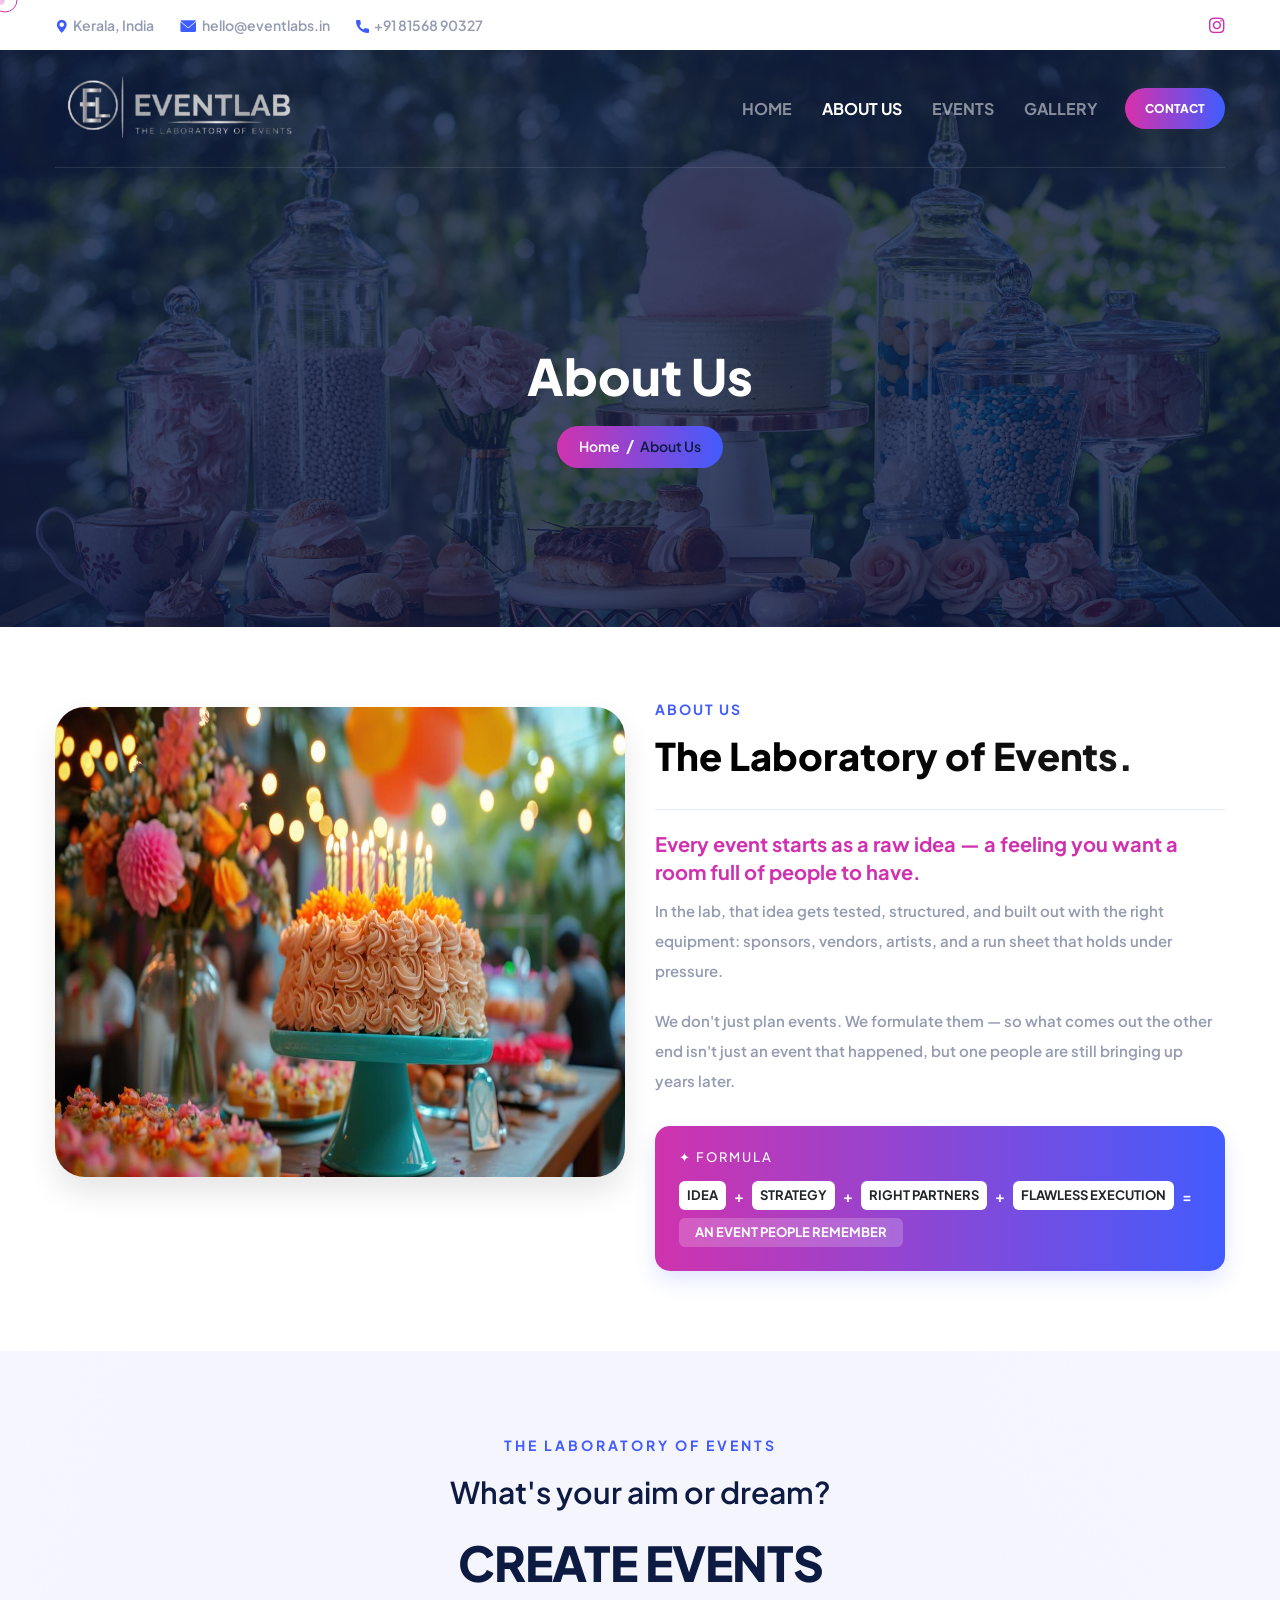
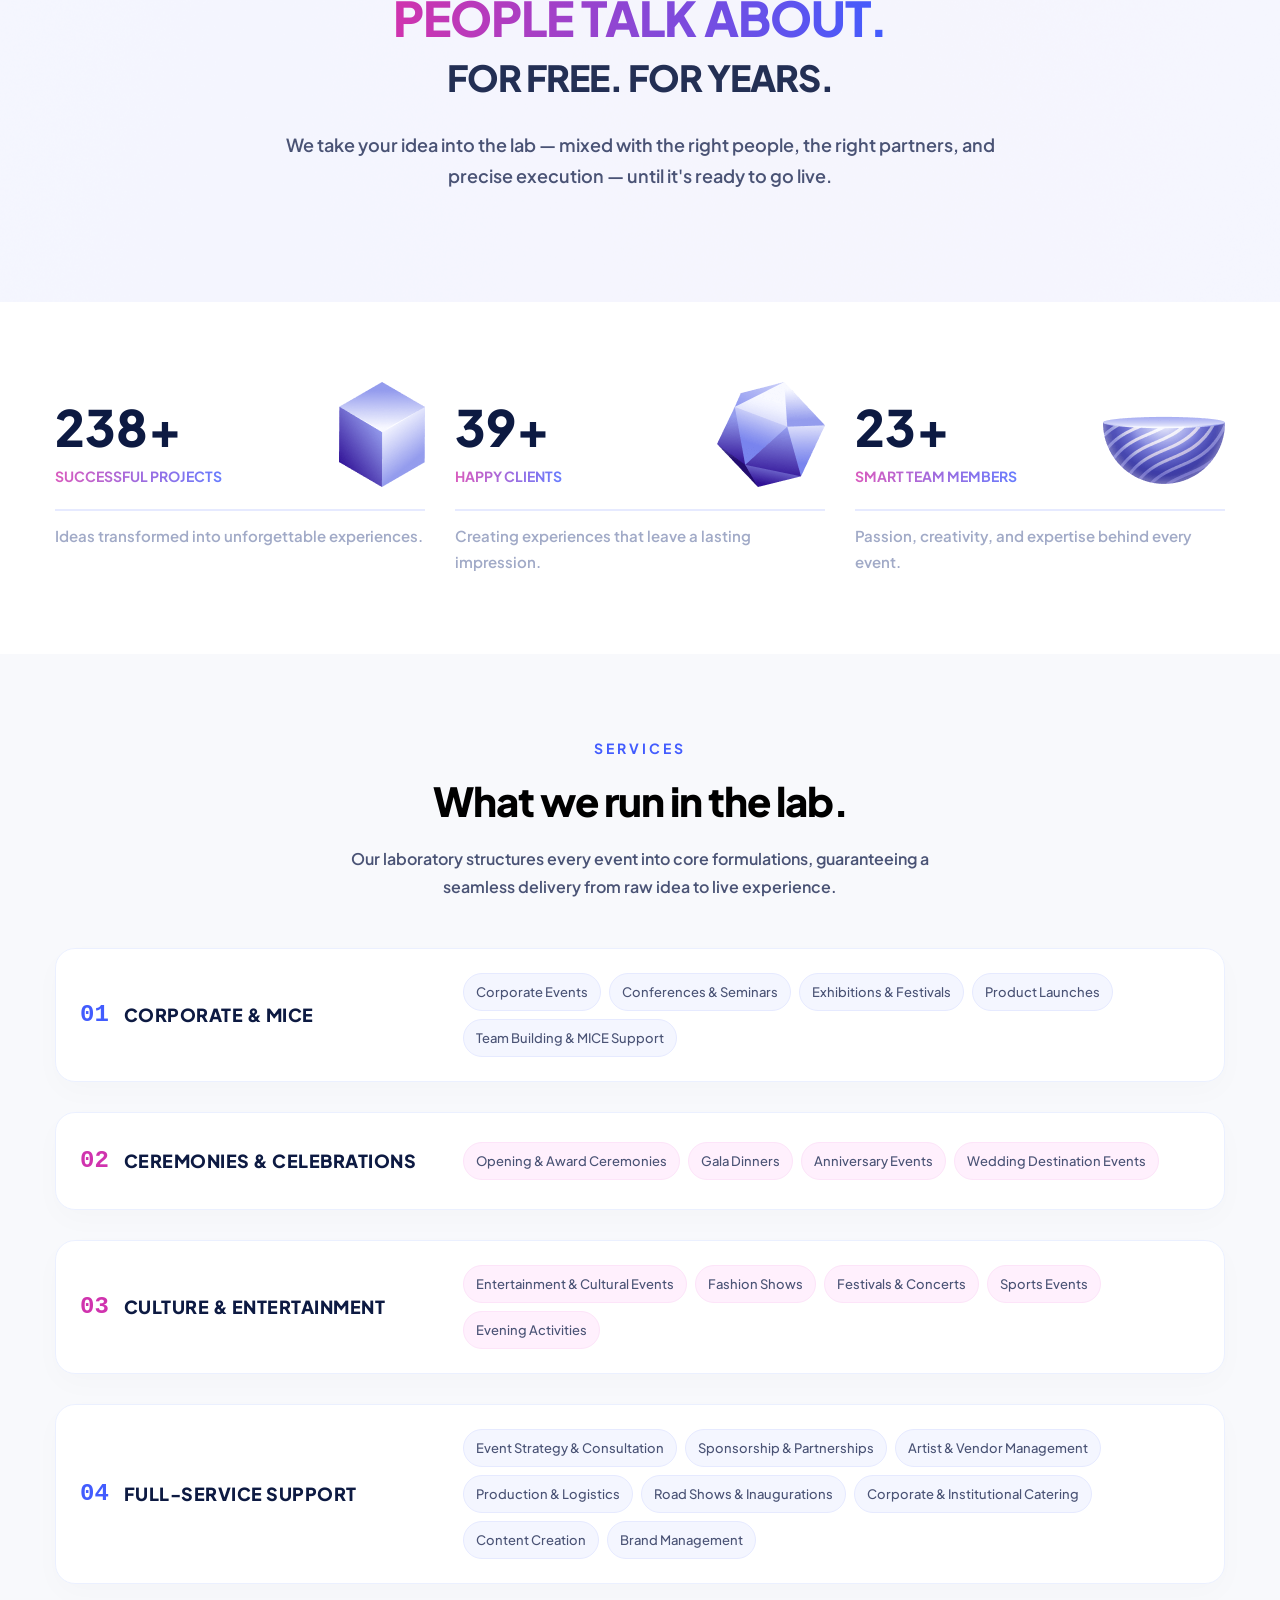
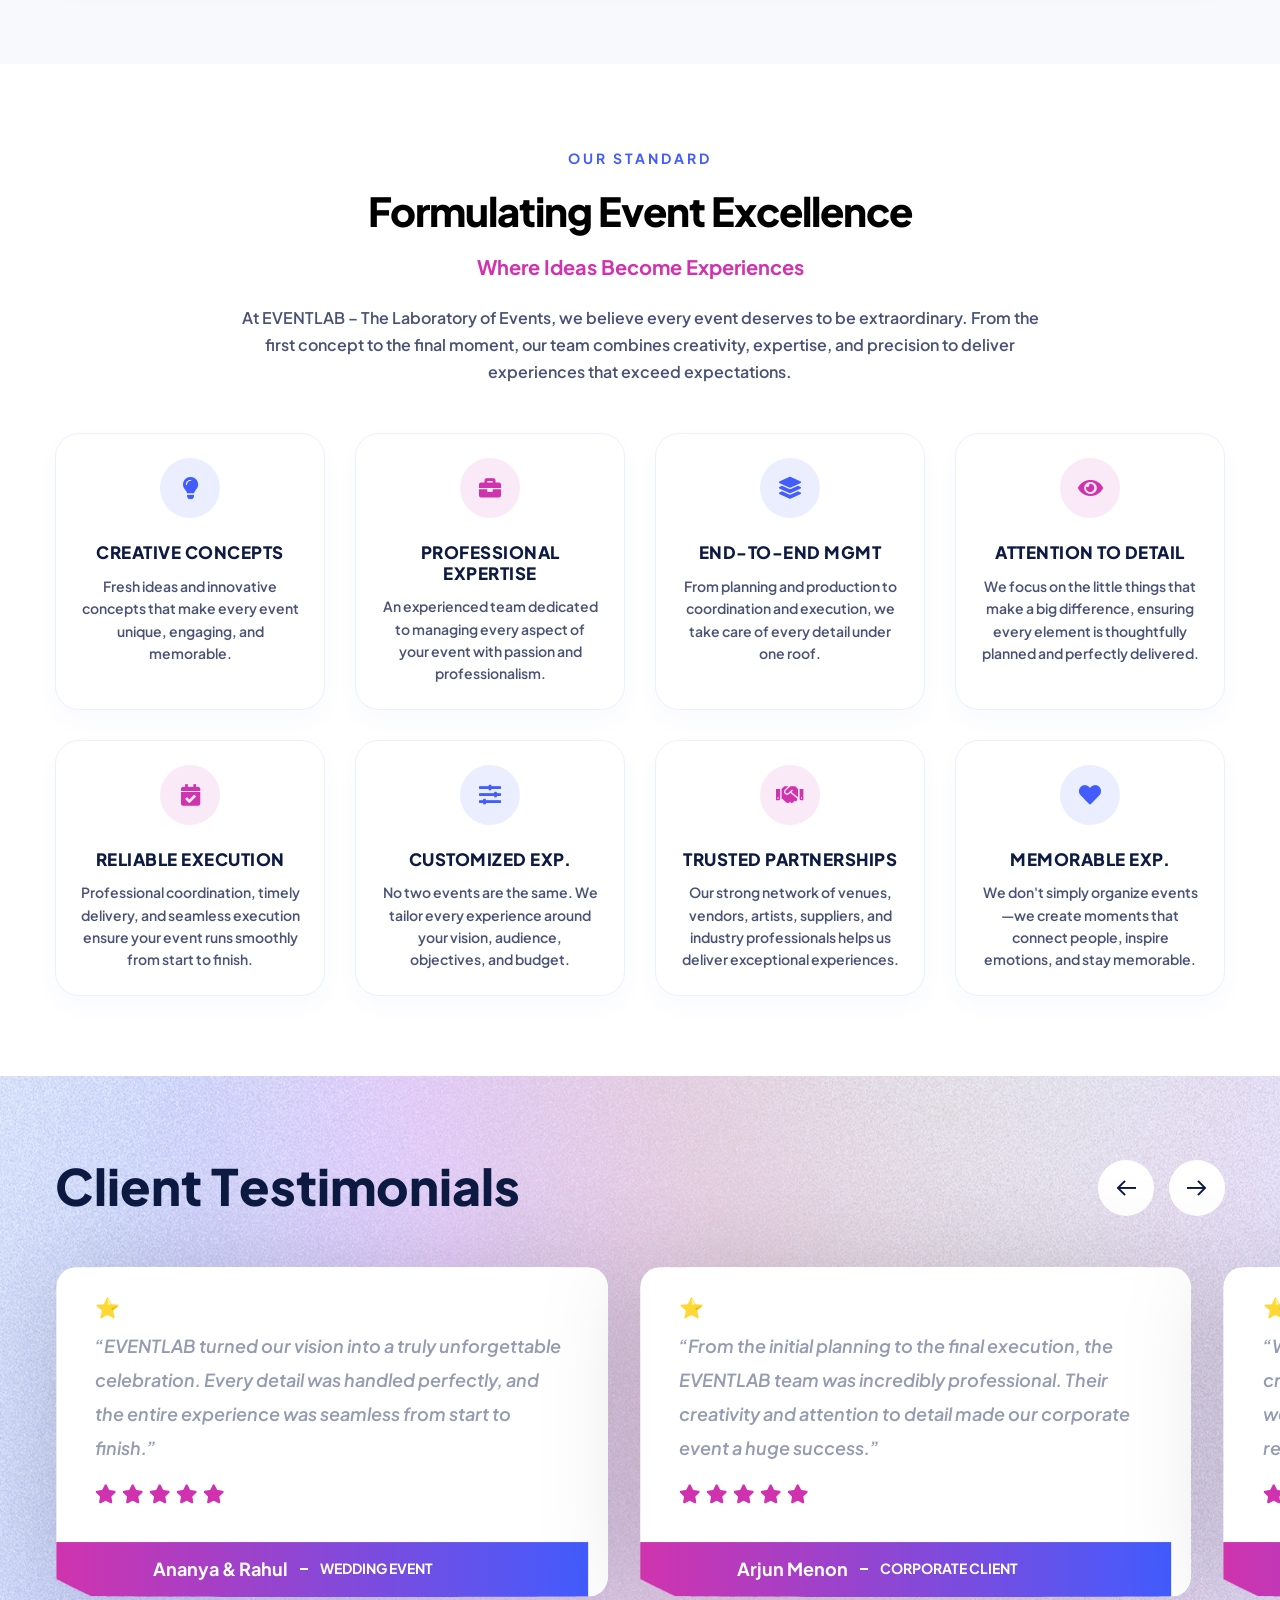
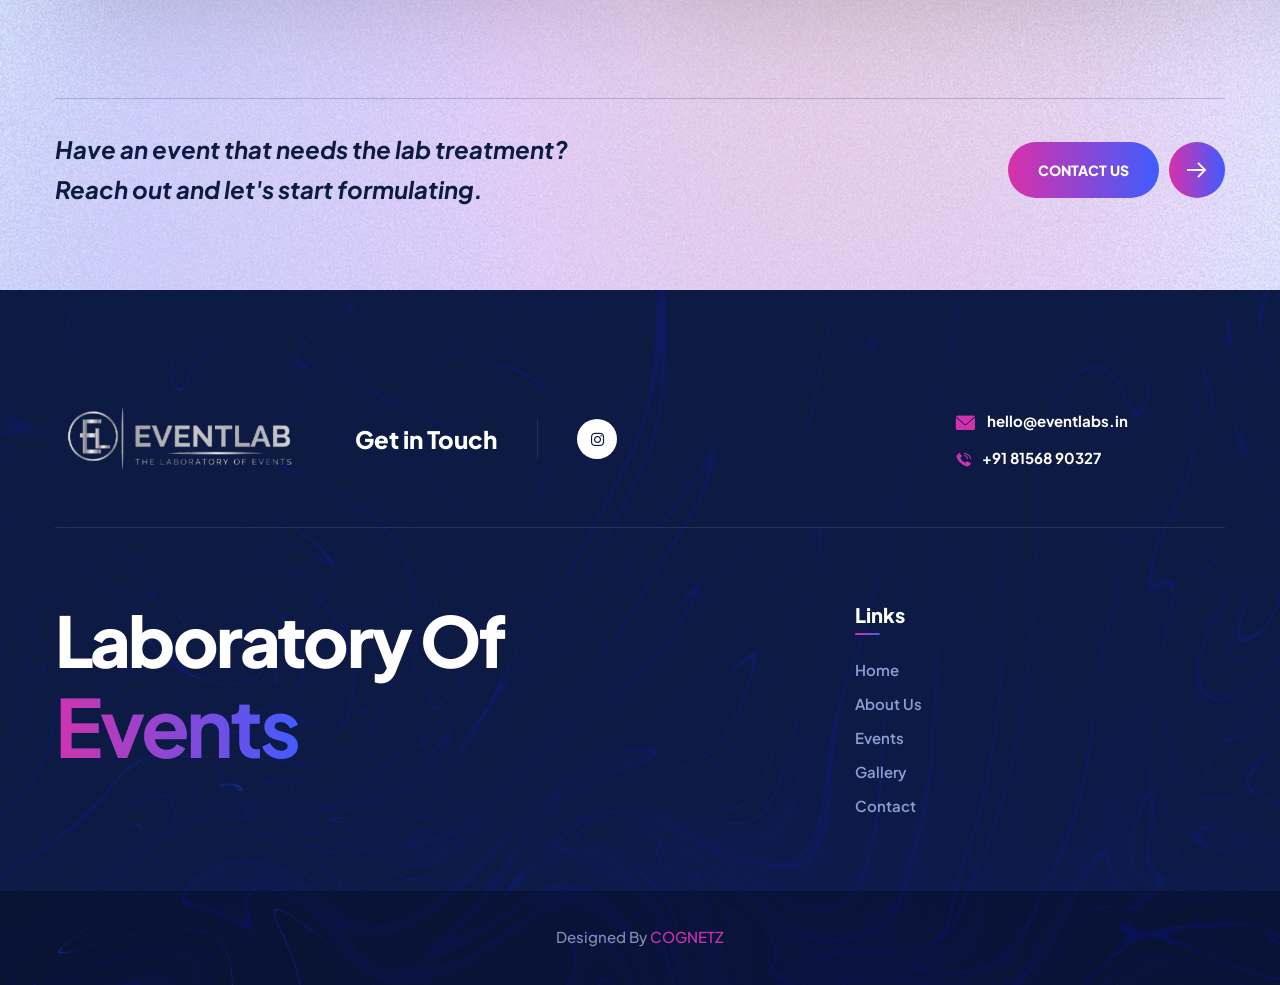
==== about.html @ e6ea7979 "initial commit" ====
<!DOCTYPE html>
<html lang="en">

<head>
    <meta charset="UTF-8" />
    <meta name="viewport" content="width=device-width, initial-scale=1.0" />
    <title>About Us || Aigence || AI & Tech Solutions HTML Template</title>
    <!-- favicons Icons -->
    <link rel="apple-touch-icon" sizes="180x180" href="assets/images/favicons/apple-touch-icon.png" />
    <link rel="icon" type="image/png" sizes="32x32" href="assets/images/favicons/favicon-32x32.png" />
    <link rel="icon" type="image/png" sizes="16x16" href="assets/images/favicons/favicon-16x16.png" />
    <link rel="manifest" href="assets/images/favicons/site.webmanifest" />
    <meta name="description" content="Aigence is the perfect solution for all AI agencies and Technology businesses. It is a sleek and modern AI HTML Template designed for AI agencies, tech consultants, machine learning firms, data science experts, AI developers, and all other AI-related businesses and websites." />

    <!-- fonts -->
    <link rel="preconnect" href="https://fonts.googleapis.com">
    <link rel="preconnect" href="https://fonts.gstatic.com" crossorigin>
    <link href="https://fonts.googleapis.com/css2?family=Plus+Jakarta+Sans:ital,wght@0,200..800;1,200..800&display=swap" rel="stylesheet">

    <link rel="stylesheet" href="assets/vendors/bootstrap/css/bootstrap.min.css" />
    <link rel="stylesheet" href="assets/vendors/bootstrap-select/bootstrap-select.min.css" />
    <link rel="stylesheet" href="assets/vendors/animate/animate.min.css" />
    <link rel="stylesheet" href="assets/vendors/fontawesome/css/all.min.css" />
    <link rel="stylesheet" href="assets/vendors/jquery-ui/jquery-ui.css" />
    <link rel="stylesheet" href="assets/vendors/jarallax/jarallax.css" />
    <link rel="stylesheet" href="assets/vendors/jquery-magnific-popup/jquery.magnific-popup.css" />
    <link rel="stylesheet" href="assets/vendors/aigence-icons/style.css" />
    <link rel="stylesheet" href="assets/vendors/swiper/css/swiper-bundle.min.css">
    <link rel="stylesheet" href="assets/vendors/owl-carousel/css/owl.carousel.min.css" />
    <link rel="stylesheet" href="assets/vendors/owl-carousel/css/owl.theme.default.min.css" />

    <!-- template styles -->
    <link rel="stylesheet" href="assets/css/aigence.css" />
    <style>
        /* Uniform section padding for About page */
        .about-four.section-space,
        .cta-two.section-space,
        .funfact-two.section-space-2,
        .services-about,
        .why-choose-us,
        .testimonials-two.section-space-top-2 {
            padding-top: 80px !important;
            padding-bottom: 80px !important;
        }
        /* Hover effects for Why Choose Us cards */
        .why-choose-card-v2:hover {
            transform: translateY(-5px);
            box-shadow: 0 15px 35px rgba(66, 92, 254, 0.08) !important;
            border-color: #425CFE !important;
        }
        .why-choose-card-v2:hover .icon-wrapper {
            transform: scale(1.1);
            background: #425CFE !important;
            color: #FFFFFF !important;
        }
        .why-choose-card-v2:nth-child(even):hover {
            border-color: #D033AE !important;
        }
        .why-choose-card-v2:nth-child(even):hover .icon-wrapper {
            background: #D033AE !important;
            color: #FFFFFF !important;
        }
    </style>
</head>

<body class="custom-cursor">

    <div class="custom-cursor__cursor"></div>
    <div class="custom-cursor__cursor-two"></div>

    <div class="preloader">
        <div class="preloader__image" style="background-image: url(assets/images/Eventslab logo.png);"></div>
    </div>
    <!-- /.preloader -->
    <div class="page-wrapper">
        <div class="topbar topbar--two">
            <div class="container">
                <div class="topbar__inner">
                    <ul class="list-unstyled topbar__info">
                        <li>
                            <span class="topbar__info__icon"><i class="icon-location"></i></span>
                            <span><a href="https://www.google.com/maps?q=Kerala,+India" target="_blank">Kerala, India</a></span>
                        </li>
                        <li>
                            <span class="topbar__info__icon"><i class="icon-email"></i></span>
                            <span><a href="mailto:hello@eventlabs.in">hello@eventlabs.in</a></span>
                        </li>
                        <li>
                            <span class="topbar__info__icon"><i class="icon-phone"></i></span>
                            <span><a href="tel:+918156890327">+91 81568 90327</a></span>
                        </li>
                    </ul><!-- /.list-unstyled topbar__info -->
                    <div class="topbar__social">
                        <a href="https://www.instagram.com/eventlab.kerala/" target="_blank">
                            <i class="fab fa-instagram" aria-hidden="true" style="font-size: 18px;"></i>
                            <span class="sr-only">Instagram</span>
                        </a>
                    </div><!-- /.topbar__social -->
                </div><!-- /.topbar__inner -->
            </div><!-- /.container -->
        </div><!-- /.topbar -->
        <nav class="main-header main-header--two sticky-header sticky-header--normal">
            <div class="main-header__container container">
                <div class="main-header__inner">
                    <div class="main-header__logo logo-retina">
                        <a href="index.html">
                            <img src="assets/images/Eventslab logo.png" alt="Eventslab Logo" width="250">
                        </a>
                    </div><!-- /.main-header__logo -->
                    <div class="main-header__right">
                        <nav class="main-header__nav main-menu">
                            <ul class="main-menu__list">
                                <li>
                                    <a href="index.html">Home</a>
                                </li>
                                <li>
                                    <a href="about.html">About Us</a>
                                </li>
                                <li>
                                    <a href="events.html">Events</a>
                                </li>
                                <li>
                                    <a href="gallery.html">Gallery</a>
                                </li>
                            </ul>
                        </nav><!-- /.main-header__nav -->
                        <div class="mobile-nav__btn mobile-nav__toggler">
                            <span></span>
                            <span></span>
                            <span></span>
                        </div><!-- /.mobile-nav__toggler -->
                        <div class="main-header__btn">
                            <a href="contact.html" class="aigence-btn">
                                <span class="aigence-btn__text">Contact</span>
                            </a><!-- /.aigence-btn -->
                        </div><!-- /.main-header__btn -->
                    </div><!-- /.main-header__right -->
                </div><!-- /.main-header__inner -->
            </div><!-- /.main-header__container container -->
        </nav>

        <section class="page-header">
            <div class="page-header__bg" style="background-image: url(assets/images/events4.webp);"></div>
            <div class="container">
                <div class="page-header__content">
                    <h2 class="page-header__title">About Us</h2>
                    <ul class="aigence-breadcrumb list-unstyled">
                        <li><a href="index.html">Home</a></li>
                        <li><span>About Us</span></li>
                    </ul><!-- /.aigence-breadcrumb list-unstyled -->
                </div><!-- /.page-header__content -->
            </div><!-- /.container -->
        </section><!-- /.page-header -->

        <section class="about-four section-space">
            <div class="container">
                <div class="row gutter-y-40">
                    <div class="col-lg-6 wow fadeInUp" data-wow-duration="1500ms">
                        <div class="about-four__image-single">
                            <img src="assets/images/events2.jpg" alt="About EventLab" style="width: 100%; height:470px; border-radius: 30px; box-shadow: 0 15px 30px rgba(0,0,0,0.1);">
                        </div><!-- /.about-four__image-single -->
                    </div><!-- /.col-lg-6 -->
                    <div class="col-lg-6">
                        <div class="about-four__content">
                            <span class="sec-title__tagline" style="font-size: 14px; font-weight: 700; text-transform: uppercase; letter-spacing: 2px; color: #425CFE; display: block; margin-bottom: 10px;">About Us</span>
                            <h2 class="sec-title bw-split-in-left" style="font-size: 38px; font-weight: 800; color: #000000; line-height: 1.2; margin-bottom: 20px;">The Laboratory of Events.</h2><!-- /.sec-title -->
                            <h3 class="about-four__title wow fadeInUp" data-wow-duration="1500ms">Every event starts as a raw idea — a feeling you want a room full of people to have.</h3><!-- /.about-four__title -->
                            <p class="about-four__text wow fadeInUp" data-wow-duration="1500ms" style="margin-bottom: 20px;">In the lab, that idea gets tested, structured, and built out with the right equipment: sponsors, vendors, artists, and a run sheet that holds under pressure.</p><!-- /.about-four__text -->
                            <p class="about-four__text wow fadeInUp" data-wow-duration="1500ms" style="margin-bottom: 30px;">We don't just plan events. We formulate them — so what comes out the other end isn't just an event that happened, but one people are still bringing up years later.</p><!-- /.about-four__text -->
                            
                            <div class="about-two__formula p-4 wow fadeInUp" data-wow-duration="1500ms" style="background: linear-gradient(90deg, #D033AE 0%, #425CFE 100%); border-radius: 15px; color: white; box-shadow: 0 10px 20px rgba(66, 92, 254, 0.15);">
                                <h5 class="text-uppercase text-white font-weight-bold mb-3" style="font-size: 13px; letter-spacing: 2px;">✦ FORMULA</h5>
                                <div class="d-flex flex-wrap align-items-center justify-content-start gap-2" style="font-size: 15px; font-weight: 700; line-height: 1.6;">
                                    <span class="px-2 py-1 bg-white text-dark rounded" style="font-size: 13px;">IDEA</span>
                                    <span class="text-white">+</span>
                                    <span class="px-2 py-1 bg-white text-dark rounded" style="font-size: 13px;">STRATEGY</span>
                                    <span class="text-white">+</span>
                                    <span class="px-2 py-1 bg-white text-dark rounded" style="font-size: 13px;">RIGHT PARTNERS</span>
                                    <span class="text-white">+</span>
                                    <span class="px-2 py-1 bg-white text-dark rounded" style="font-size: 13px;">FLAWLESS EXECUTION</span>
                                    <span class="text-white">=</span>
                                    <span class="px-3 py-1 text-white rounded" style="background: rgba(255, 255, 255, 0.2); font-size: 13px;">AN EVENT PEOPLE REMEMBER</span>
                                </div>
                            </div>
                        </div><!-- /.about-four__content -->
                    </div><!-- /.col-lg-6 -->
                </div><!-- /.row gutter-y-40 -->
            </div><!-- /.container -->
        </section><!-- /.about-four -->



        <section class="cta-two section-space" style="background-color: #F6F7FF; color: #0D1A42; position: relative; overflow: hidden; padding-top: 100px; padding-bottom: 100px;">
            <div class="cta-two__bg" style="background-image: url(assets/images/shapes/testimonials-bg-shape-2-1.png); opacity: 0.05; position: absolute; top:0; left:0; width:100%; height:100%; background-size: cover; background-position: center; pointer-events: none;"></div>
            <div class="container" style="position: relative; z-index: 2;">
                <div class="row align-items-center justify-content-center text-center">
                    <div class="col-xl-9">
                        <span class="sec-title__tagline" style="font-size: 14px; font-weight: 700; text-transform: uppercase; letter-spacing: 3px; color: #425CFE; display: block; margin-bottom: 15px;">THE LABORATORY OF EVENTS</span>
                        <h2 class="sec-title" style="font-size: 30px; font-weight: 600; color: #0D1A42; margin-bottom: 25px;">What's your aim or dream?</h2>
                        
                        <h3 class="text-uppercase" style="font-size: 48px; font-weight: 900; line-height: 1.15; letter-spacing: -1px; color: #0D1A42; margin-bottom: 30px;">
                            Create events <br>
                            <span style="background: linear-gradient(90deg, #D033AE 0%, #425CFE 100%); -webkit-background-clip: text; -webkit-text-fill-color: transparent;">people talk about.</span><br>
                            <span style="font-size: 36px; color: #0D1A42; opacity: 0.9;">For free. For years.</span>
                        </h3>
                        
                        <p style="font-size: 18px; line-height: 1.7; color: #4A5375; max-width: 750px; margin: 0 auto 30px;">
                            We take your idea into the lab — mixed with the right people, the right partners, and precise execution — until it's ready to go live.
                        </p>
                    </div>
                </div>
            </div>
        </section>

        <section class="funfact-two section-space-2">
            <div class="container">
                <div class="row gutter-y-30">
                    <div class="col-lg-4 wow fadeInUp" data-wow-duration="1500ms" data-wow-delay="00ms">
                        <div class="funfact-two__item">
                            <div class="funfact-two__item__top">
                                <div class="funfact-two__item__left">
                                    <h2 class="funfact-two__item__count count-box">
                                        <span class="count-text" data-stop="300" data-speed="1500">0</span>
                                        <span>+</span>
                                    </h2><!-- /.funfact-two__item__count -->
                                    <h3 class="funfact-two__item__title">Successful Projects</h3>
                                </div><!-- /.funfact-two__item__left -->
                                <img src="assets/images/shapes/funfact-shape-2-1.png" alt="shape" class="funfact-two__item__shape">
                            </div><!-- /.funfact-two__item__top -->
                            <p class="funfact-two__item__text">Ideas transformed into unforgettable experiences.</p>
                        </div><!-- /.funfact-two__item -->
                    </div><!-- /.col-lg-4 -->
                    <div class="col-lg-4 wow fadeInUp" data-wow-duration="1500ms" data-wow-delay="100ms">
                        <div class="funfact-two__item">
                            <div class="funfact-two__item__top">
                                <div class="funfact-two__item__left">
                                    <h2 class="funfact-two__item__count count-box">
                                        <span class="count-text" data-stop="50" data-speed="1500">0</span>
                                        <span>+</span>
                                    </h2><!-- /.funfact-two__item__count -->
                                    <h3 class="funfact-two__item__title">Happy Clients</h3>
                                </div><!-- /.funfact-two__item__left -->
                                <img src="assets/images/shapes/funfact-shape-2-2.png" alt="shape" class="funfact-two__item__shape">
                            </div><!-- /.funfact-two__item__top -->
                            <p class="funfact-two__item__text">Creating experiences that leave a lasting impression.</p>
                        </div><!-- /.funfact-two__item -->
                    </div><!-- /.col-lg-4 -->
                    <div class="col-lg-4 wow fadeInUp" data-wow-duration="1500ms" data-wow-delay="200ms">
                        <div class="funfact-two__item">
                            <div class="funfact-two__item__top">
                                <div class="funfact-two__item__left">
                                    <h2 class="funfact-two__item__count count-box">
                                        <span class="count-text" data-stop="30" data-speed="1500">0</span>
                                        <span>+</span>
                                    </h2><!-- /.funfact-two__item__count -->
                                    <h3 class="funfact-two__item__title">Smart team members</h3>
                                </div><!-- /.funfact-two__item__left -->
                                <img src="assets/images/shapes/funfact-shape-2-3.png" alt="shape" class="funfact-two__item__shape">
                            </div><!-- /.funfact-two__item__top -->
                            <p class="funfact-two__item__text">Passion, creativity, and expertise behind every event.</p>
                        </div><!-- /.funfact-two__item -->
                    </div><!-- /.col-lg-4 -->
                </div><!-- /.row gutter-y-30 -->
            </div><!-- /.container -->
        </section><!-- /.funfact-two -->
        <section class="services-about section-space" style="background-color: #F8F9FC; padding-top: 100px; padding-bottom: 100px;">
            <div class="container">
                <!-- Top Section: Centered Title -->
                <div class="text-center mb-5 wow fadeInUp" data-wow-duration="1500ms">
                    <span class="sec-title__tagline" style="font-size: 14px; font-weight: 700; text-transform: uppercase; letter-spacing: 3px; color: #425CFE; display: block; margin-bottom: 15px;">Services</span>
                    <h2 class="sec-title" style="font-size: 40px; font-weight: 900; color: #000000; letter-spacing: -1px; line-height: 1.2; margin-bottom: 20px;">What we run in the lab.</h2>
                    <p style="font-size: 16px; color: #4A5375; line-height: 1.7; max-width: 650px; margin: 0 auto;">Our laboratory structures every event into core formulations, guaranteeing a seamless delivery from raw idea to live experience.</p>
                </div>
                
                <!-- Bottom Section: 2-Column Grid of Service Blocks -->
                <div class="row gutter-y-30">
                    <!-- Service 01 -->
                    <div class="col-12">
                        <div class="service-block-item p-4 wow fadeInUp" data-wow-duration="1500ms" data-wow-delay="0ms" style="background: white; border-radius: 20px; box-shadow: 0 10px 30px rgba(0,0,0,0.02); border: 1px solid #EBF0FF; transition: all 0.3s ease;">
                            <div class="row align-items-center">
                                <div class="col-lg-4 mb-3 mb-lg-0">
                                    <div class="d-flex align-items-center">
                                        <span style="font-size: 24px; font-weight: 900; color: #425CFE; margin-right: 15px; font-family: monospace;">01</span>
                                        <h4 style="font-size: 18px; font-weight: 800; color: #0D1A42; text-transform: uppercase; letter-spacing: 0.5px; margin: 0;">Corporate & MICE</h4>
                                    </div>
                                </div>
                                <div class="col-lg-8">
                                    <div class="d-flex flex-wrap gap-2">
                                        <span style="background: #F4F6FF; color: #4A5375; font-size: 13px; padding: 5px 12px; border-radius: 30px; font-weight: 500; border: 1px solid #E6EAFF;">Corporate Events</span>
                                        <span style="background: #F4F6FF; color: #4A5375; font-size: 13px; padding: 5px 12px; border-radius: 30px; font-weight: 500; border: 1px solid #E6EAFF;">Conferences & Seminars</span>
                                        <span style="background: #F4F6FF; color: #4A5375; font-size: 13px; padding: 5px 12px; border-radius: 30px; font-weight: 500; border: 1px solid #E6EAFF;">Exhibitions & Festivals</span>
                                        <span style="background: #F4F6FF; color: #4A5375; font-size: 13px; padding: 5px 12px; border-radius: 30px; font-weight: 500; border: 1px solid #E6EAFF;">Product Launches</span>
                                        <span style="background: #F4F6FF; color: #4A5375; font-size: 13px; padding: 5px 12px; border-radius: 30px; font-weight: 500; border: 1px solid #E6EAFF;">Team Building & MICE Support</span>
                                    </div>
                                </div>
                            </div>
                        </div>
                    </div>
                    
                    <!-- Service 02 -->
                    <div class="col-12">
                        <div class="service-block-item p-4 wow fadeInUp" data-wow-duration="1500ms" data-wow-delay="100ms" style="background: white; border-radius: 20px; box-shadow: 0 10px 30px rgba(0,0,0,0.02); border: 1px solid #EBF0FF; transition: all 0.3s ease;">
                            <div class="row align-items-center">
                                <div class="col-lg-4 mb-3 mb-lg-0">
                                    <div class="d-flex align-items-center">
                                        <span style="font-size: 24px; font-weight: 900; color: #D033AE; margin-right: 15px; font-family: monospace;">02</span>
                                        <h4 style="font-size: 18px; font-weight: 800; color: #0D1A42; text-transform: uppercase; letter-spacing: 0.5px; margin: 0;">Ceremonies & Celebrations</h4>
                                    </div>
                                </div>
                                <div class="col-lg-8">
                                    <div class="d-flex flex-wrap gap-2">
                                        <span style="background: #FFF0FD; color: #4A5375; font-size: 13px; padding: 5px 12px; border-radius: 30px; font-weight: 500; border: 1px solid #FDE4F9;">Opening & Award Ceremonies</span>
                                        <span style="background: #FFF0FD; color: #4A5375; font-size: 13px; padding: 5px 12px; border-radius: 30px; font-weight: 500; border: 1px solid #FDE4F9;">Gala Dinners</span>
                                        <span style="background: #FFF0FD; color: #4A5375; font-size: 13px; padding: 5px 12px; border-radius: 30px; font-weight: 500; border: 1px solid #FDE4F9;">Anniversary Events</span>
                                        <span style="background: #FFF0FD; color: #4A5375; font-size: 13px; padding: 5px 12px; border-radius: 30px; font-weight: 500; border: 1px solid #FDE4F9;">Wedding Destination Events</span>
                                    </div>
                                </div>
                            </div>
                        </div>
                    </div>
                    
                    <!-- Service 03 -->
                    <div class="col-12">
                        <div class="service-block-item p-4 wow fadeInUp" data-wow-duration="1500ms" data-wow-delay="200ms" style="background: white; border-radius: 20px; box-shadow: 0 10px 30px rgba(0,0,0,0.02); border: 1px solid #EBF0FF; transition: all 0.3s ease;">
                            <div class="row align-items-center">
                                <div class="col-lg-4 mb-3 mb-lg-0">
                                    <div class="d-flex align-items-center">
                                        <span style="font-size: 24px; font-weight: 900; color: #D033AE; margin-right: 15px; font-family: monospace;">03</span>
                                        <h4 style="font-size: 18px; font-weight: 800; color: #0D1A42; text-transform: uppercase; letter-spacing: 0.5px; margin: 0;">Culture & Entertainment</h4>
                                    </div>
                                </div>
                                <div class="col-lg-8">
                                    <div class="d-flex flex-wrap gap-2">
                                        <span style="background: #FFF0FD; color: #4A5375; font-size: 13px; padding: 5px 12px; border-radius: 30px; font-weight: 500; border: 1px solid #FDE4F9;">Entertainment & Cultural Events</span>
                                        <span style="background: #FFF0FD; color: #4A5375; font-size: 13px; padding: 5px 12px; border-radius: 30px; font-weight: 500; border: 1px solid #FDE4F9;">Fashion Shows</span>
                                        <span style="background: #FFF0FD; color: #4A5375; font-size: 13px; padding: 5px 12px; border-radius: 30px; font-weight: 500; border: 1px solid #FDE4F9;">Festivals & Concerts</span>
                                        <span style="background: #FFF0FD; color: #4A5375; font-size: 13px; padding: 5px 12px; border-radius: 30px; font-weight: 500; border: 1px solid #FDE4F9;">Sports Events</span>
                                        <span style="background: #FFF0FD; color: #4A5375; font-size: 13px; padding: 5px 12px; border-radius: 30px; font-weight: 500; border: 1px solid #FDE4F9;">Evening Activities</span>
                                    </div>
                                </div>
                            </div>
                        </div>
                    </div>
                    
                    <!-- Service 04 -->
                    <div class="col-12">
                        <div class="service-block-item p-4 wow fadeInUp" data-wow-duration="1500ms" data-wow-delay="300ms" style="background: white; border-radius: 20px; box-shadow: 0 10px 30px rgba(0,0,0,0.02); border: 1px solid #EBF0FF; transition: all 0.3s ease;">
                            <div class="row align-items-center">
                                <div class="col-lg-4 mb-3 mb-lg-0">
                                    <div class="d-flex align-items-center">
                                        <span style="font-size: 24px; font-weight: 900; color: #425CFE; margin-right: 15px; font-family: monospace;">04</span>
                                        <h4 style="font-size: 18px; font-weight: 800; color: #0D1A42; text-transform: uppercase; letter-spacing: 0.5px; margin: 0;">Full-Service Support</h4>
                                    </div>
                                </div>
                                <div class="col-lg-8">
                                    <div class="d-flex flex-wrap gap-2">
                                        <span style="background: #F4F6FF; color: #4A5375; font-size: 13px; padding: 5px 12px; border-radius: 30px; font-weight: 500; border: 1px solid #E6EAFF;">Event Strategy & Consultation</span>
                                        <span style="background: #F4F6FF; color: #4A5375; font-size: 13px; padding: 5px 12px; border-radius: 30px; font-weight: 500; border: 1px solid #E6EAFF;">Sponsorship & Partnerships</span>
                                        <span style="background: #F4F6FF; color: #4A5375; font-size: 13px; padding: 5px 12px; border-radius: 30px; font-weight: 500; border: 1px solid #E6EAFF;">Artist & Vendor Management</span>
                                        <span style="background: #F4F6FF; color: #4A5375; font-size: 13px; padding: 5px 12px; border-radius: 30px; font-weight: 500; border: 1px solid #E6EAFF;">Production & Logistics</span>
                                        <span style="background: #F4F6FF; color: #4A5375; font-size: 13px; padding: 5px 12px; border-radius: 30px; font-weight: 500; border: 1px solid #E6EAFF;">Road Shows & Inaugurations</span>
                                        <span style="background: #F4F6FF; color: #4A5375; font-size: 13px; padding: 5px 12px; border-radius: 30px; font-weight: 500; border: 1px solid #E6EAFF;">Corporate & Institutional Catering</span>
                                        <span style="background: #F4F6FF; color: #4A5375; font-size: 13px; padding: 5px 12px; border-radius: 30px; font-weight: 500; border: 1px solid #E6EAFF;">Content Creation</span>
                                        <span style="background: #F4F6FF; color: #4A5375; font-size: 13px; padding: 5px 12px; border-radius: 30px; font-weight: 500; border: 1px solid #E6EAFF;">Brand Management</span>
                                    </div>
                                </div>
                            </div>
                        </div>
                    </div>
                </div>
            </div>
        </section>

        <section class="why-choose-us section-space" style="background-color: #FFFFFF;">
            <div class="container">
                <div class="text-center mb-5">
                    <span class="sec-title__tagline" style="font-size: 14px; font-weight: 700; text-transform: uppercase; letter-spacing: 3px; color: #425CFE; display: block; margin-bottom: 15px;">Our Standard</span>
                    <h2 class="sec-title" style="font-size: 40px; font-weight: 900; color: #000000; letter-spacing: -1px; line-height: 1.2; margin-bottom: 20px;">Formulating Event Excellence</h2>
                    <h4 style="font-size: 20px; font-weight: 700; color: #D033AE; margin-bottom: 25px;">Where Ideas Become Experiences</h4>
                    <p style="font-size: 16px; color: #4A5375; line-height: 1.7; max-width: 800px; margin: 0 auto;">At EVENTLAB – The Laboratory of Events, we believe every event deserves to be extraordinary. From the first concept to the final moment, our team combines creativity, expertise, and precision to deliver experiences that exceed expectations.</p>
                </div>
                
                <div class="row gutter-y-30">
                    <!-- Feature 1 -->
                    <div class="col-xl-3 col-lg-4 col-md-6">
                        <div class="why-choose-card-v2 p-4 text-center wow fadeInUp" data-wow-delay="0ms" style="background: #FFFFFF; border-radius: 24px; border: 1px solid #EBF0FF; height: 100%; box-shadow: 0 10px 25px rgba(66, 92, 254, 0.03); transition: all 0.3s ease;">
                            <div class="icon-wrapper d-inline-flex align-items-center justify-content-center mb-4" style="width: 60px; height: 60px; border-radius: 50%; background: rgba(66, 92, 254, 0.1); color: #425CFE; font-size: 22px; transition: all 0.3s ease;">
                                <i class="fas fa-lightbulb"></i>
                            </div>
                            <h4 style="font-size: 17px; font-weight: 800; color: #0D1A42; margin-bottom: 12px; text-transform: uppercase; letter-spacing: 0.5px;">Creative Concepts</h4>
                            <p style="font-size: 14px; color: #4A5375; line-height: 1.6; margin: 0;">Fresh ideas and innovative concepts that make every event unique, engaging, and memorable.</p>
                        </div>
                    </div>
                    <!-- Feature 2 -->
                    <div class="col-xl-3 col-lg-4 col-md-6">
                        <div class="why-choose-card-v2 p-4 text-center wow fadeInUp" data-wow-delay="100ms" style="background: #FFFFFF; border-radius: 24px; border: 1px solid #EBF0FF; height: 100%; box-shadow: 0 10px 25px rgba(66, 92, 254, 0.03); transition: all 0.3s ease;">
                            <div class="icon-wrapper d-inline-flex align-items-center justify-content-center mb-4" style="width: 60px; height: 60px; border-radius: 50%; background: rgba(208, 51, 174, 0.1); color: #D033AE; font-size: 22px; transition: all 0.3s ease;">
                                <i class="fas fa-briefcase"></i>
                            </div>
                            <h4 style="font-size: 17px; font-weight: 800; color: #0D1A42; margin-bottom: 12px; text-transform: uppercase; letter-spacing: 0.5px;">Professional Expertise</h4>
                            <p style="font-size: 14px; color: #4A5375; line-height: 1.6; margin: 0;">An experienced team dedicated to managing every aspect of your event with passion and professionalism.</p>
                        </div>
                    </div>
                    <!-- Feature 3 -->
                    <div class="col-xl-3 col-lg-4 col-md-6">
                        <div class="why-choose-card-v2 p-4 text-center wow fadeInUp" data-wow-delay="200ms" style="background: #FFFFFF; border-radius: 24px; border: 1px solid #EBF0FF; height: 100%; box-shadow: 0 10px 25px rgba(66, 92, 254, 0.03); transition: all 0.3s ease;">
                            <div class="icon-wrapper d-inline-flex align-items-center justify-content-center mb-4" style="width: 60px; height: 60px; border-radius: 50%; background: rgba(66, 92, 254, 0.1); color: #425CFE; font-size: 22px; transition: all 0.3s ease;">
                                <i class="fas fa-layer-group"></i>
                            </div>
                            <h4 style="font-size: 17px; font-weight: 800; color: #0D1A42; margin-bottom: 12px; text-transform: uppercase; letter-spacing: 0.5px;">End-to-End Mgmt</h4>
                            <p style="font-size: 14px; color: #4A5375; line-height: 1.6; margin: 0;">From planning and production to coordination and execution, we take care of every detail under one roof.</p>
                        </div>
                    </div>
                    <!-- Feature 4 -->
                    <div class="col-xl-3 col-lg-4 col-md-6">
                        <div class="why-choose-card-v2 p-4 text-center wow fadeInUp" data-wow-delay="300ms" style="background: #FFFFFF; border-radius: 24px; border: 1px solid #EBF0FF; height: 100%; box-shadow: 0 10px 25px rgba(66, 92, 254, 0.03); transition: all 0.3s ease;">
                            <div class="icon-wrapper d-inline-flex align-items-center justify-content-center mb-4" style="width: 60px; height: 60px; border-radius: 50%; background: rgba(208, 51, 174, 0.1); color: #D033AE; font-size: 22px; transition: all 0.3s ease;">
                                <i class="fas fa-eye"></i>
                            </div>
                            <h4 style="font-size: 17px; font-weight: 800; color: #0D1A42; margin-bottom: 12px; text-transform: uppercase; letter-spacing: 0.5px;">Attention to Detail</h4>
                            <p style="font-size: 14px; color: #4A5375; line-height: 1.6; margin: 0;">We focus on the little things that make a big difference, ensuring every element is thoughtfully planned and perfectly delivered.</p>
                        </div>
                    </div>
                    <!-- Feature 5 -->
                    <div class="col-xl-3 col-lg-4 col-md-6">
                        <div class="why-choose-card-v2 p-4 text-center wow fadeInUp" data-wow-delay="0ms" style="background: #FFFFFF; border-radius: 24px; border: 1px solid #EBF0FF; height: 100%; box-shadow: 0 10px 25px rgba(66, 92, 254, 0.03); transition: all 0.3s ease;">
                            <div class="icon-wrapper d-inline-flex align-items-center justify-content-center mb-4" style="width: 60px; height: 60px; border-radius: 50%; background: rgba(208, 51, 174, 0.1); color: #D033AE; font-size: 22px; transition: all 0.3s ease;">
                                <i class="fas fa-calendar-check"></i>
                            </div>
                            <h4 style="font-size: 17px; font-weight: 800; color: #0D1A42; margin-bottom: 12px; text-transform: uppercase; letter-spacing: 0.5px;">Reliable Execution</h4>
                            <p style="font-size: 14px; color: #4A5375; line-height: 1.6; margin: 0;">Professional coordination, timely delivery, and seamless execution ensure your event runs smoothly from start to finish.</p>
                        </div>
                    </div>
                    <!-- Feature 6 -->
                    <div class="col-xl-3 col-lg-4 col-md-6">
                        <div class="why-choose-card-v2 p-4 text-center wow fadeInUp" data-wow-delay="100ms" style="background: #FFFFFF; border-radius: 24px; border: 1px solid #EBF0FF; height: 100%; box-shadow: 0 10px 25px rgba(66, 92, 254, 0.03); transition: all 0.3s ease;">
                            <div class="icon-wrapper d-inline-flex align-items-center justify-content-center mb-4" style="width: 60px; height: 60px; border-radius: 50%; background: rgba(66, 92, 254, 0.1); color: #425CFE; font-size: 22px; transition: all 0.3s ease;">
                                <i class="fas fa-sliders-h"></i>
                            </div>
                            <h4 style="font-size: 17px; font-weight: 800; color: #0D1A42; margin-bottom: 12px; text-transform: uppercase; letter-spacing: 0.5px;">Customized Exp.</h4>
                            <p style="font-size: 14px; color: #4A5375; line-height: 1.6; margin: 0;">No two events are the same. We tailor every experience around your vision, audience, objectives, and budget.</p>
                        </div>
                    </div>
                    <!-- Feature 7 -->
                    <div class="col-xl-3 col-lg-4 col-md-6">
                        <div class="why-choose-card-v2 p-4 text-center wow fadeInUp" data-wow-delay="200ms" style="background: #FFFFFF; border-radius: 24px; border: 1px solid #EBF0FF; height: 100%; box-shadow: 0 10px 25px rgba(66, 92, 254, 0.03); transition: all 0.3s ease;">
                            <div class="icon-wrapper d-inline-flex align-items-center justify-content-center mb-4" style="width: 60px; height: 60px; border-radius: 50%; background: rgba(208, 51, 174, 0.1); color: #D033AE; font-size: 22px; transition: all 0.3s ease;">
                                <i class="fas fa-handshake"></i>
                            </div>
                            <h4 style="font-size: 17px; font-weight: 800; color: #0D1A42; margin-bottom: 12px; text-transform: uppercase; letter-spacing: 0.5px;">Trusted Partnerships</h4>
                            <p style="font-size: 14px; color: #4A5375; line-height: 1.6; margin: 0;">Our strong network of venues, vendors, artists, suppliers, and industry professionals helps us deliver exceptional experiences.</p>
                        </div>
                    </div>
                    <!-- Feature 8 -->
                    <div class="col-xl-3 col-lg-4 col-md-6">
                        <div class="why-choose-card-v2 p-4 text-center wow fadeInUp" data-wow-delay="300ms" style="background: #FFFFFF; border-radius: 24px; border: 1px solid #EBF0FF; height: 100%; box-shadow: 0 10px 25px rgba(66, 92, 254, 0.03); transition: all 0.3s ease;">
                            <div class="icon-wrapper d-inline-flex align-items-center justify-content-center mb-4" style="width: 60px; height: 60px; border-radius: 50%; background: rgba(66, 92, 254, 0.1); color: #425CFE; font-size: 22px; transition: all 0.3s ease;">
                                <i class="fas fa-heart"></i>
                            </div>
                            <h4 style="font-size: 17px; font-weight: 800; color: #0D1A42; margin-bottom: 12px; text-transform: uppercase; letter-spacing: 0.5px;">Memorable Exp.</h4>
                            <p style="font-size: 14px; color: #4A5375; line-height: 1.6; margin: 0;">We don't simply organize events—we create moments that connect people, inspire emotions, and stay memorable.</p>
                        </div>
                    </div>
                </div>
            </div>
        </section>

      <section class="testimonials-two section-space-top-2">
            <div class="testimonials-two__bg" style="background-image: url(assets/images/shapes/testimonials-bg-shape-2-1.png);"></div>
            <div class="container">
                <div class="testimonials-two__top">
                    <div class="row gutter-y-40 align-items-end">
                        <div class="col-lg-9">
                            <h2 class="sec-title">Client Testimonials</h2><!-- /.sec-title -->
                        </div><!-- /.col-xl-9 -->
                        <div class="col-lg-3">
                            <div class="testimonials-two__custome-navs"></div><!-- /.testimonials-two__custome-navs -->
                        </div><!-- /.col-xl-3 -->
                    </div><!-- /.row gutter-y-40 -->
                </div><!-- /.testimonials-two__top -->
            </div><!-- /.container -->
            <div class="testimonials-two__container container">
                <div class="testimonials-four__carousel aigence-owl__carousel aigence-owl__carousel--with-shadow aigence-owl__carousel--basic-nav owl-carousel owl-theme" data-owl-options='{
			"items": 1,
			"margin": 10,
			"loop": true,
			"smartSpeed": 700,
            "navContainer": ".testimonials-two__custome-navs",
			"nav": false,
			"dots": false,
			"navText": ["<i class=\"icon-left-arrow\"></i>","<i class=\"icon-right-arrow\"></i>"],
			"autoplay": true,
			"responsive": {
				"0": {
					"items": 1,
					"margin": 10
				},
				"992": {
					"items": 2,
					"margin": 30
				},
				"1200": {
					"items": 2.15,
					"margin": 30
				},
				"1400": {
					"items": 2.6,
					"margin": 30
				}
			}
		}'>
                    <div class="item">
                        <div class="testimonial-card-two">
                            <div class="testimonial-card-two__shape">
                                <div class="testimonial-card-two__shape__1"></div>
                                <div class="testimonial-card-two__shape__2"></div>
                            </div>
                            <div class="testimonial-card-two__inner">
                                <h5 style="color: #ffffff; margin-bottom: 10px; font-weight: bold;">⭐ “Absolutely Exceptional”</h5>
                                <p class="testimonial-card-two__quote">“EVENTLAB turned our vision into a truly unforgettable celebration. Every detail was handled perfectly, and the entire experience was seamless from start to finish.”</p><!-- /.testimonial-card-two__quote -->
                                <div class="aigence-ratings">
                                    <span class="aigence-ratings__icon"><i class="fas fa-star"></i></span>
                                    <span class="aigence-ratings__icon"><i class="fas fa-star"></i></span>
                                    <span class="aigence-ratings__icon"><i class="fas fa-star"></i></span>
                                    <span class="aigence-ratings__icon"><i class="fas fa-star"></i></span>
                                    <span class="aigence-ratings__icon"><i class="fas fa-star"></i></span>
                                </div><!-- /.aigence-ratings -->
                                
                                <div class="testimonial-card-two__identity">
                                    <h4 class="testimonial-card-two__name">Ananya & Rahul</h4>
                                    <p class="testimonial-card-two__designation">Wedding Event</p>
                                </div><!-- /.testimonial-card-two__identity -->
                            </div><!-- /.testimonial-card-two__inner -->
                        </div><!-- /.testimonial-card-two -->
                    </div><!-- /.item -->
                    <div class="item">
                        <div class="testimonial-card-two">
                            <div class="testimonial-card-two__shape">
                                <div class="testimonial-card-two__shape__1"></div>
                                <div class="testimonial-card-two__shape__2"></div>
                            </div>
                            <div class="testimonial-card-two__inner">
                                <h5 style="color: #ffffff; margin-bottom: 10px; font-weight: bold;">⭐ “Professional & Creative”</h5>
                                <p class="testimonial-card-two__quote">“From the initial planning to the final execution, the EVENTLAB team was incredibly professional. Their creativity and attention to detail made our corporate event a huge success.”</p><!-- /.testimonial-card-two__quote -->
                                <div class="aigence-ratings">
                                    <span class="aigence-ratings__icon"><i class="fas fa-star"></i></span>
                                    <span class="aigence-ratings__icon"><i class="fas fa-star"></i></span>
                                    <span class="aigence-ratings__icon"><i class="fas fa-star"></i></span>
                                    <span class="aigence-ratings__icon"><i class="fas fa-star"></i></span>
                                    <span class="aigence-ratings__icon"><i class="fas fa-star"></i></span>
                                </div><!-- /.aigence-ratings -->
                                
                                <div class="testimonial-card-two__identity">
                                    <h4 class="testimonial-card-two__name">Arjun Menon</h4>
                                    <p class="testimonial-card-two__designation">Corporate Client</p>
                                </div><!-- /.testimonial-card-two__identity -->
                            </div><!-- /.testimonial-card-two__inner -->
                        </div><!-- /.testimonial-card-two -->
                    </div><!-- /.item -->
                    <div class="item">
                        <div class="testimonial-card-two">
                            <div class="testimonial-card-two__shape">
                                <div class="testimonial-card-two__shape__1"></div>
                                <div class="testimonial-card-two__shape__2"></div>
                            </div>
                            <div class="testimonial-card-two__inner">
                                <h5 style="color: #ffffff; margin-bottom: 10px; font-weight: bold;">⭐ “Beyond Our Expectations”</h5>
                                <p class="testimonial-card-two__quote">“We were impressed by the level of coordination and creativity. EVENTLAB delivered an experience that went beyond what we had imagined. Highly recommended!”</p><!-- /.testimonial-card-two__quote -->
                                <div class="aigence-ratings">
                                    <span class="aigence-ratings__icon"><i class="fas fa-star"></i></span>
                                    <span class="aigence-ratings__icon"><i class="fas fa-star"></i></span>
                                    <span class="aigence-ratings__icon"><i class="fas fa-star"></i></span>
                                    <span class="aigence-ratings__icon"><i class="fas fa-star"></i></span>
                                    <span class="aigence-ratings__icon"><i class="fas fa-star"></i></span>
                                </div><!-- /.aigence-ratings -->
                                
                                <div class="testimonial-card-two__identity">
                                    <h4 class="testimonial-card-two__name">Meera Thomas</h4>
                                    <p class="testimonial-card-two__designation">Private Event</p>
                                </div><!-- /.testimonial-card-two__identity -->
                            </div><!-- /.testimonial-card-two__inner -->
                        </div><!-- /.testimonial-card-two -->
                    </div><!-- /.item -->
                    <div class="item">
                        <div class="testimonial-card-two">
                            <div class="testimonial-card-two__shape">
                                <div class="testimonial-card-two__shape__1"></div>
                                <div class="testimonial-card-two__shape__2"></div>
                            </div>
                            <div class="testimonial-card-two__inner">
                                <h5 style="color: #ffffff; margin-bottom: 10px; font-weight: bold;">⭐ “A Team You Can Trust”</h5>
                                <p class="testimonial-card-two__quote">“The team took care of everything, allowing us to enjoy the event without worrying about the details. Their professionalism, energy, and dedication were outstanding.”</p><!-- /.testimonial-card-two__quote -->
                                <div class="aigence-ratings">
                                    <span class="aigence-ratings__icon"><i class="fas fa-star"></i></span>
                                    <span class="aigence-ratings__icon"><i class="fas fa-star"></i></span>
                                    <span class="aigence-ratings__icon"><i class="fas fa-star"></i></span>
                                    <span class="aigence-ratings__icon"><i class="fas fa-star"></i></span>
                                    <span class="aigence-ratings__icon"><i class="fas fa-star"></i></span>
                                </div><!-- /.aigence-ratings -->
                                
                                <div class="testimonial-card-two__identity">
                                    <h4 class="testimonial-card-two__name">Vivek Nair</h4>
                                    <p class="testimonial-card-two__designation">Event Client</p>
                                </div><!-- /.testimonial-card-two__identity -->
                            </div><!-- /.testimonial-card-two__inner -->
                        </div><!-- /.testimonial-card-two -->
                    </div><!-- /.item -->
                    <div class="item">
                        <div class="testimonial-card-two">
                            <div class="testimonial-card-two__shape">
                                <div class="testimonial-card-two__shape__1"></div>
                                <div class="testimonial-card-two__shape__2"></div>
                            </div>
                            <div class="testimonial-card-two__inner">
                                <h5 style="color: #ffffff; margin-bottom: 10px; font-weight: bold;">⭐ “Flawless Execution”</h5>
                                <p class="testimonial-card-two__quote">“EVENTLAB managed our event with remarkable precision. From production and entertainment to guest management, everything came together beautifully.”</p><!-- /.testimonial-card-two__quote -->
                                <div class="aigence-ratings">
                                    <span class="aigence-ratings__icon"><i class="fas fa-star"></i></span>
                                    <span class="aigence-ratings__icon"><i class="fas fa-star"></i></span>
                                    <span class="aigence-ratings__icon"><i class="fas fa-star"></i></span>
                                    <span class="aigence-ratings__icon"><i class="fas fa-star"></i></span>
                                    <span class="aigence-ratings__icon"><i class="fas fa-star"></i></span>
                                </div><!-- /.aigence-ratings -->
                                
                                <div class="testimonial-card-two__identity">
                                    <h4 class="testimonial-card-two__name">David Mathew</h4>
                                    <p class="testimonial-card-two__designation">Corporate Event</p>
                                </div><!-- /.testimonial-card-two__identity -->
                            </div><!-- /.testimonial-card-two__inner -->
                        </div><!-- /.testimonial-card-two -->
                    </div><!-- /.item -->
                    <div class="item">
                        <div class="testimonial-card-two">
                            <div class="testimonial-card-two__shape">
                                <div class="testimonial-card-two__shape__1"></div>
                                <div class="testimonial-card-two__shape__2"></div>
                            </div>
                            <div class="testimonial-card-two__inner">
                                <h5 style="color: #ffffff; margin-bottom: 10px; font-weight: bold;">⭐ “They Made It Memorable”</h5>
                                <p class="testimonial-card-two__quote">“EVENTLAB doesn't just organize events—they create experiences. The atmosphere, execution, and attention to detail were simply amazing.”</p><!-- /.testimonial-card-two__quote -->
                                <div class="aigence-ratings">
                                    <span class="aigence-ratings__icon"><i class="fas fa-star"></i></span>
                                    <span class="aigence-ratings__icon"><i class="fas fa-star"></i></span>
                                    <span class="aigence-ratings__icon"><i class="fas fa-star"></i></span>
                                    <span class="aigence-ratings__icon"><i class="fas fa-star"></i></span>
                                    <span class="aigence-ratings__icon"><i class="fas fa-star"></i></span>
                                </div><!-- /.aigence-ratings -->
                                
                                <div class="testimonial-card-two__identity">
                                    <h4 class="testimonial-card-two__name">Sarah Joseph</h4>
                                    <p class="testimonial-card-two__designation">Celebration Event</p>
                                </div><!-- /.testimonial-card-two__identity -->
                            </div><!-- /.testimonial-card-two__inner -->
                        </div><!-- /.testimonial-card-two -->
                    </div><!-- /.item -->
                </div><!-- /.testimonials-four__carousel -->
            </div><!-- /.testimonials-two__container -->
            <div class="container">
                <div class="testimonials-two__bottom">
                    <div class="row gutter-y-30 align-items-center">
                        <div class="col-lg-8">
                            <h4 class="testimonials-two__bottom__title">Have an event that needs the lab treatment?<br>Reach out and let's start formulating.</h4>
                        </div><!-- /.col-lg-8 -->
                        <div class="col-lg-4">
                            <div class="testimonials-two__bottom__button wow fadeInUp" data-wow-duration="1500ms">
                                <a href="contact.html" class="aigence-btn">
                                    <span class="aigence-btn__text">Contact Us</span>
                                    <span class="aigence-btn__icon"><i class="icon-right-arrow"></i></span>
                                </a><!-- /.aigence-btn -->
                            </div><!-- /.why-choose-two__button -->
                        </div><!-- /.col-lg-4 -->
                    </div><!-- /.row gutter-y-30 -->
                </div><!-- /.testimonials-two__bottom -->
            </div><!-- /.container -->
        </section><!-- /.testimonials-two section-space -->
 

        <footer class="main-footer main-footer--two">
            <div class="main-footer__bg" style="background-image: url(assets/images/shapes/footer-bg-shape-2-1.png);"></div><!-- /.main-footer__bg -->
            <div class="main-footer__top">
                <div class="container">
                    <div class="row gutter-y-40 align-items-center">
                        <div class="col-xl-3 col-lg-4 col-md-5 wow fadeInUp" data-wow-duration="1500ms" data-wow-delay="00ms">
                            <div class="footer-widget footer-widget--about">
                                <a href="index.html" class="footer-widget__logo logo-retina">
                                    <img src="assets/images/Eventslab logo.png" alt="Eventslab Logo" width="250">
                                </a>
                            </div><!-- /.footer-widget -->
                        </div><!-- /.col-xl-3 -->
                        <div class="col-xl-6 col-lg-4 col-md-7 wow fadeInUp" data-wow-duration="1500ms" data-wow-delay="100ms">
                            <div class="footer-widget footer-widget--social">
                                <h3 class="footer-widget__social-title">Get in Touch</h3>
                                <div class="social-links">
                                     <a href="https://www.instagram.com/eventlab.kerala/" target="_blank">
                                         <span class="social-links__icon">
                                             <i class="fab fa-instagram" aria-hidden="true"></i>
                                             <span class="sr-only">Instagram</span>
                                         </span>
                                     </a>
                                 </div><!-- /.social-links -->
                            </div><!-- /.footer-widget -->
                        </div><!-- /.col-xl-6 -->
                        <div class="col-xl-3 col-lg-4 col-md-7 wow fadeInUp" data-wow-duration="1500ms" data-wow-delay="200ms">
                            <div class="footer-widget footer-widget--contact">
                                <ul class="list-unstyled footer-widget__info">
                                    <li>
                                        <span class="footer-widget__info__icon"><i class="icon-email"></i></span>
                                        <span><a href="mailto:hello@eventlabs.in">hello@eventlabs.in</a></span>
                                    </li>
                                    <li>
                                        <span class="footer-widget__info__icon"><i class="icon-phone-2"></i></span>
                                        <span><a href="tel:+918156890327">+91 81568 90327</a></span>
                                    </li>
                                </ul><!-- /.list-unstyled footer-widget__info -->
                            </div><!-- /.footer-widget -->
                        </div><!-- /.col-xl-3 -->
                    </div><!-- /.row gutter-y-40 -->
                </div><!-- /.container -->
            </div><!-- /.main-footer__top -->
            <div class="container">
                <div class="main-footer__wrapper">
                    <div class="row gutter-y-40">
                        <div class="col-lg-8 wow fadeInUp" data-wow-duration="1500ms" data-wow-delay="00ms">
                            <div class="footer-widget footer-widget--about">
                                <h3 class="footer-widget__about-title">Laboratory Of <br> <span>Events</span></h3>
                            </div><!-- /.footer-widget -->
                        </div><!-- /.col-lg-6 -->
                        <div class="col-lg-4 wow fadeInUp" data-wow-duration="1500ms" data-wow-delay="100ms">
                            <div class="footer-widget footer-widget--links">
                                <h2 class="footer-widget__title">Links</h2><!-- /.footer-widget__title -->
                                <ul class="list-unstyled footer-widget__links">
                                    <li><a href="index.html">Home</a></li>
                                    <li><a href="about.html">About Us</a></li>
                                    <li><a href="events.html">Events</a></li>
                                    <li><a href="gallery.html">Gallery</a></li>
                                    <li><a href="contact.html">Contact</a></li>
                                </ul><!-- /.list-unstyled footer-widget__links -->
                            </div><!-- /.footer-widget -->
                        </div><!-- /.col-lg-6 -->
                    </div><!-- /.row gutter-y-40 -->
                </div><!-- /.main-footer__wrapper -->
            </div><!-- /.container -->
            <div class="main-footer__bottom">
                <div class="container">
                    <div class="main-footer__bottom__inner">
                        <p class="main-footer__copyright">
                            Designed By <a href="https://cognetz.com/" target="_blank">COGNETZ</a>
                        </p>
                    </div><!-- /.main-footer__inner -->
                </div><!-- /.container -->
            </div><!-- /.main-footer__bottom -->
        </footer><!-- /.main-footer -->

    </div><!-- /.page-wrapper -->

    <div class="mobile-nav__wrapper">
        <div class="mobile-nav__overlay mobile-nav__toggler"></div><!-- /.mobile-nav__overlay -->
        <div class="mobile-nav__content">
            <span class="mobile-nav__close mobile-nav__toggler"><i class="icon-close"></i></span>
            <div class="logo-box">
                <a href="index.html" aria-label="logo image"><img src="assets/images/Eventslab logo.png" width="250" alt="Eventslab Logo" /></a>
            </div><!-- /.logo-box -->
            <div class="mobile-nav__container"></div><!-- /.mobile-nav__container -->
            <ul class="mobile-nav__contact list-unstyled">
                <li>
                    <span class="mobile-nav__contact__icon"><i class="fa fa-envelope"></i></span>
                    <a href="mailto:hello@eventlabs.in">hello@eventlabs.in</a>
                </li>
                <li>
                    <span class="mobile-nav__contact__icon"><i class="fa fa-phone-alt"></i></span>
                    <a href="tel:+918156890327">+91 81568 90327</a>
                </li>
            </ul><!-- /.mobile-nav__contact -->
            <div class="social-links">
                <a href="https://www.instagram.com/eventlab.kerala/" target="_blank">
                    <span class="social-links__icon">
                        <i class="fab fa-instagram" aria-hidden="true"></i>
                        <span class="sr-only">Instagram</span>
                    </span>
                </a>
            </div><!-- /.social-links -->
        </div><!-- /.mobile-nav__content -->
    </div><!-- /.mobile-nav__wrapper -->
    <div class="search-popup">
        <div class="search-popup__overlay search-toggler"></div><!-- /.search-popup__overlay -->
        <div class="search-popup__content">
            <form role="search" method="get" class="search-popup__form" action="#">
                <input type="text" id="search" placeholder="Search Here..." />
                <button type="submit" aria-label="search submit">
                    <i class="icon-search"></i>
                </button>
            </form>
        </div><!-- /.search-popup__content -->
    </div><!-- /.search-popup -->

    <a href="#" data-target="html" class="scroll-to-target scroll-to-top">
        <span class="scroll-to-top__text">back top</span>
        <span class="scroll-to-top__wrapper"><span class="scroll-to-top__inner"></span></span>
    </a>


    <script src="assets/vendors/jquery/jquery-3.7.1.min.js"></script>
    <script src="assets/vendors/bootstrap/js/bootstrap.bundle.min.js"></script>
    <script src="assets/vendors/bootstrap-select/bootstrap-select.min.js"></script>
    <script src="assets/vendors/jarallax/jarallax.min.js"></script>
    <script src="assets/vendors/jquery-ui/jquery-ui.js"></script>
    <script src="assets/vendors/jquery-ajaxchimp/jquery.ajaxchimp.min.js"></script>
    <script src="assets/vendors/jquery-appear/jquery.appear.min.js"></script>
    <script src="assets/vendors/jquery-magnific-popup/jquery.magnific-popup.min.js"></script>
    <script src="assets/vendors/jquery-validate/jquery.validate.min.js"></script>
    <script src="assets/vendors/wnumb/wNumb.min.js"></script>
    <script src="assets/vendors/owl-carousel/js/owl.carousel.min.js"></script>
    <script src="assets/vendors/wow/wow.js"></script>
    <script src="assets/vendors/imagesloaded/imagesloaded.min.js"></script>
    <script src="assets/vendors/isotope/isotope.js"></script>
    <script src="assets/vendors/swiper/js/swiper-bundle.min.js"></script>
    <script src="assets/vendors/countdown/countdown.min.js"></script>
    <script src="assets/vendors/jquery-circleType/jquery.circleType.js"></script>
    <script src="assets/vendors/jquery-lettering/jquery.lettering.min.js"></script>
    <!-- gsap js -->
    <script src="assets/vendors/gsap/gsap.js"></script>
    <script src="assets/vendors/gsap/scrolltrigger.min.js"></script>
    <script src="assets/vendors/gsap/splittext.min.js"></script>
    <script src="assets/vendors/gsap/aigence-split.js"></script>
    <!-- template js -->
    <script src="assets/js/aigence.js"></script>
</body>

</html>
---- assets/vendors/aigence-icons/style.css ----
@font-face {
  font-family: 'icomoon';
  src:  url('fonts/icomoon.eot?w7c5i');
  src:  url('fonts/icomoon.eot?w7c5i#iefix') format('embedded-opentype'),
    url('fonts/icomoon.ttf?w7c5i') format('truetype'),
    url('fonts/icomoon.woff?w7c5i') format('woff'),
    url('fonts/icomoon.svg?w7c5i#icomoon') format('svg');
  font-weight: normal;
  font-style: normal;
  font-display: block;
}

[class^="icon-"], [class*=" icon-"] {
  /* use !important to prevent issues with browser extensions that change fonts */
  font-family: 'icomoon' !important;
  speak: never;
  font-style: normal;
  font-weight: normal;
  font-variant: normal;
  text-transform: none;
  line-height: 1;

  /* Better Font Rendering =========== */
  -webkit-font-smoothing: antialiased;
  -moz-osx-font-smoothing: grayscale;
}

.icon-cross-platform:before {
  content: "\e923";
}
.icon-effectiveness:before {
  content: "\e924";
}
.icon-people:before {
  content: "\e925";
}
.icon-technology:before {
  content: "\e926";
}
.icon-performance:before {
  content: "\e91b";
}
.icon-protection:before {
  content: "\e91c";
}
.icon-quote:before {
  content: "\e91a";
}
.icon-email-3:before {
  content: "\e917";
}
.icon-portfolio:before {
  content: "\e916";
}
.icon-check:before {
  content: "\e915";
}
.icon-user-2:before {
  content: "\e914";
}
.icon-right-arrow-2:before {
  content: "\e911";
}
.icon-left-arrow-2:before {
  content: "\e912";
}
.icon-phone-3:before {
  content: "\e910";
}
.icon-clock:before {
  content: "\e90d";
}
.icon-email-2:before {
  content: "\e90e";
}
.icon-location-2:before {
  content: "\e90f";
}
.icon-right-arrow:before {
  content: "\e90b";
}
.icon-left-arrow:before {
  content: "\e90c";
}
.icon-close:before {
  content: "\e900";
}
.icon-email:before {
  content: "\e901";
}
.icon-facebook:before {
  content: "\e902";
}
.icon-location:before {
  content: "\e903";
}
.icon-phone:before {
  content: "\e904";
}
.icon-phone-2:before {
  content: "\e905";
}
.icon-pinterest:before {
  content: "\e906";
}
.icon-search:before {
  content: "\e907";
}
.icon-twitter-x:before {
  content: "\e908";
}
.icon-user:before {
  content: "\e909";
}
.icon-youtube:before {
  content: "\e90a";
}
.icon-bubble-chat:before {
  content: "\e913";
}
.icon-cart:before {
  content: "\e92c";
}
.icon-eye:before {
  content: "\e939";
}
.icon-loop:before {
  content: "\e938";
}
.icon-heart:before {
  content: "\e93a";
}
.icon-user-3:before {
  content: "\e918";
}
.icon-light:before {
  content: "\e919";
}
.icon-apple-store:before {
  content: "\e91d";
}
.icon-google-play:before {
  content: "\e91e";
}
.icon-ai-chip:before {
  content: "\e91f";
}
.icon-ai-face:before {
  content: "\e920";
}
.icon-ai-connectivity:before {
  content: "\e921";
}
.icon-ai-network:before {
  content: "\e922";
}
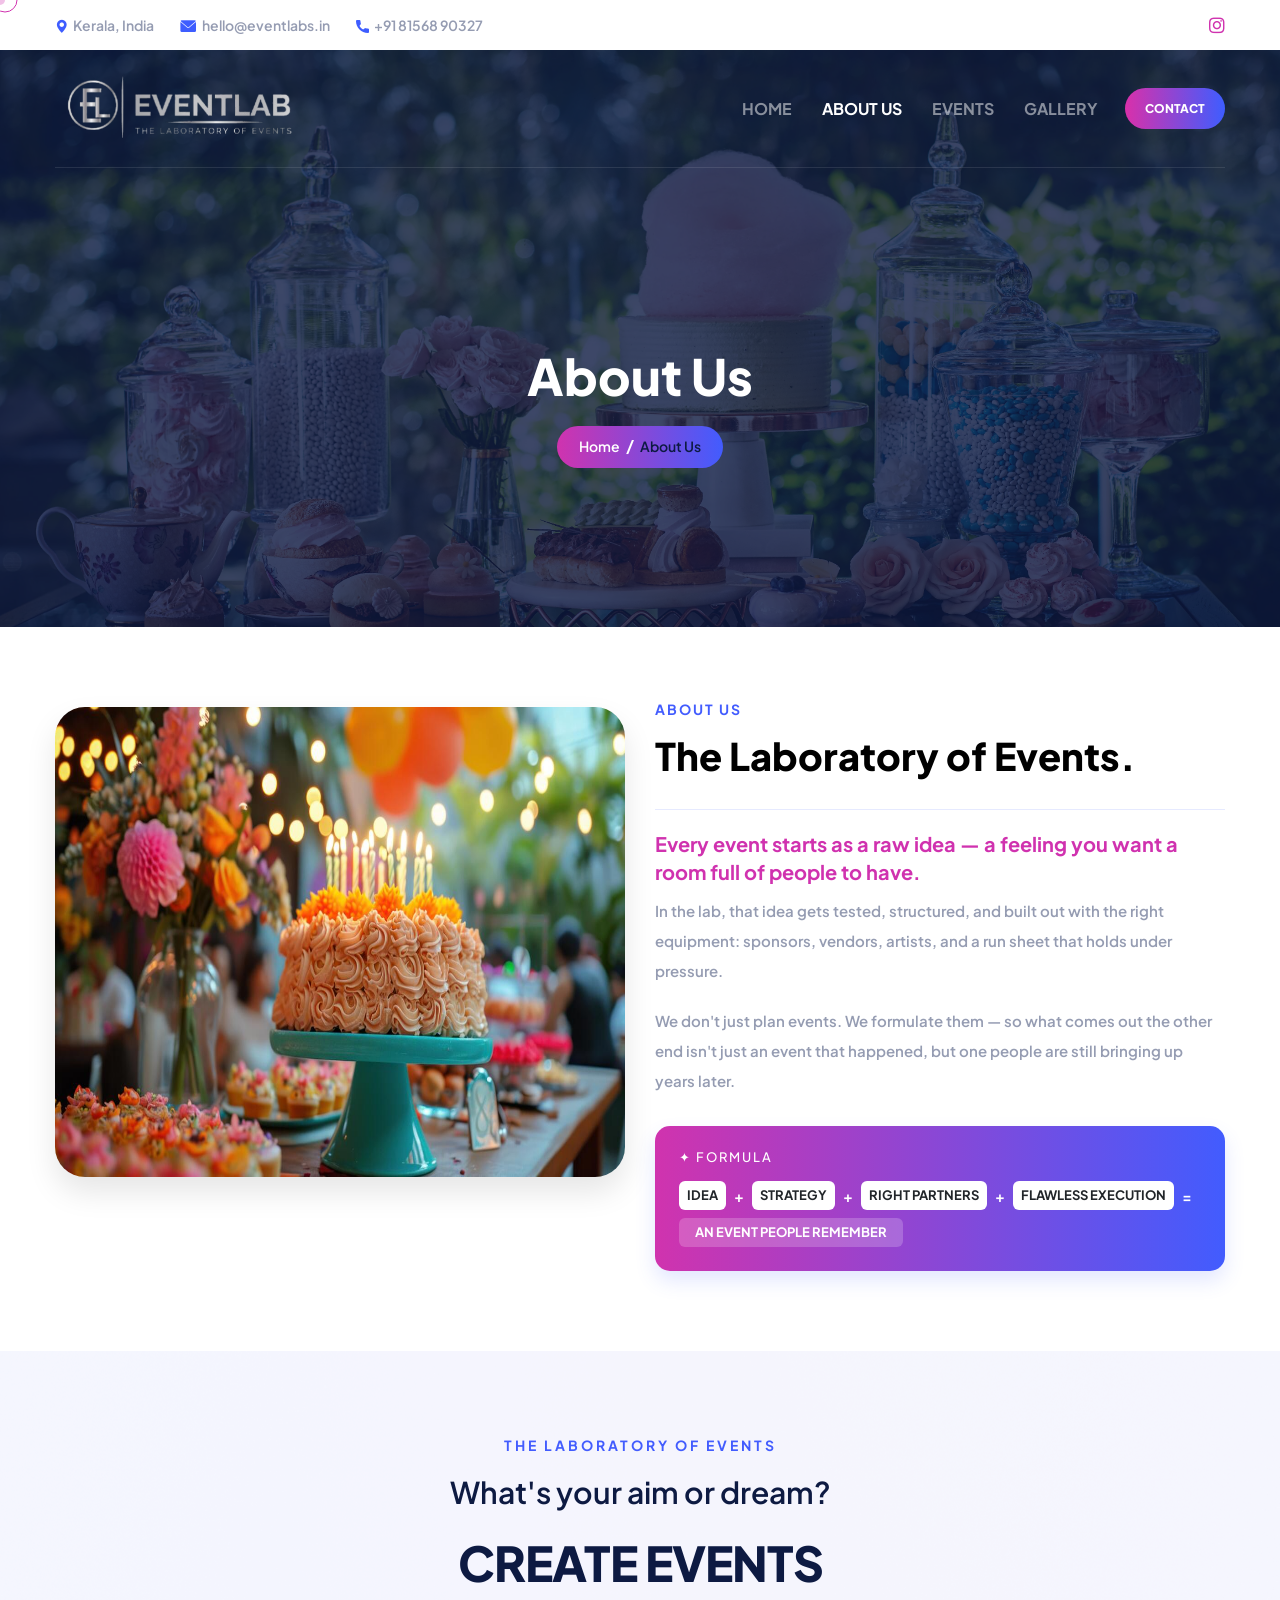
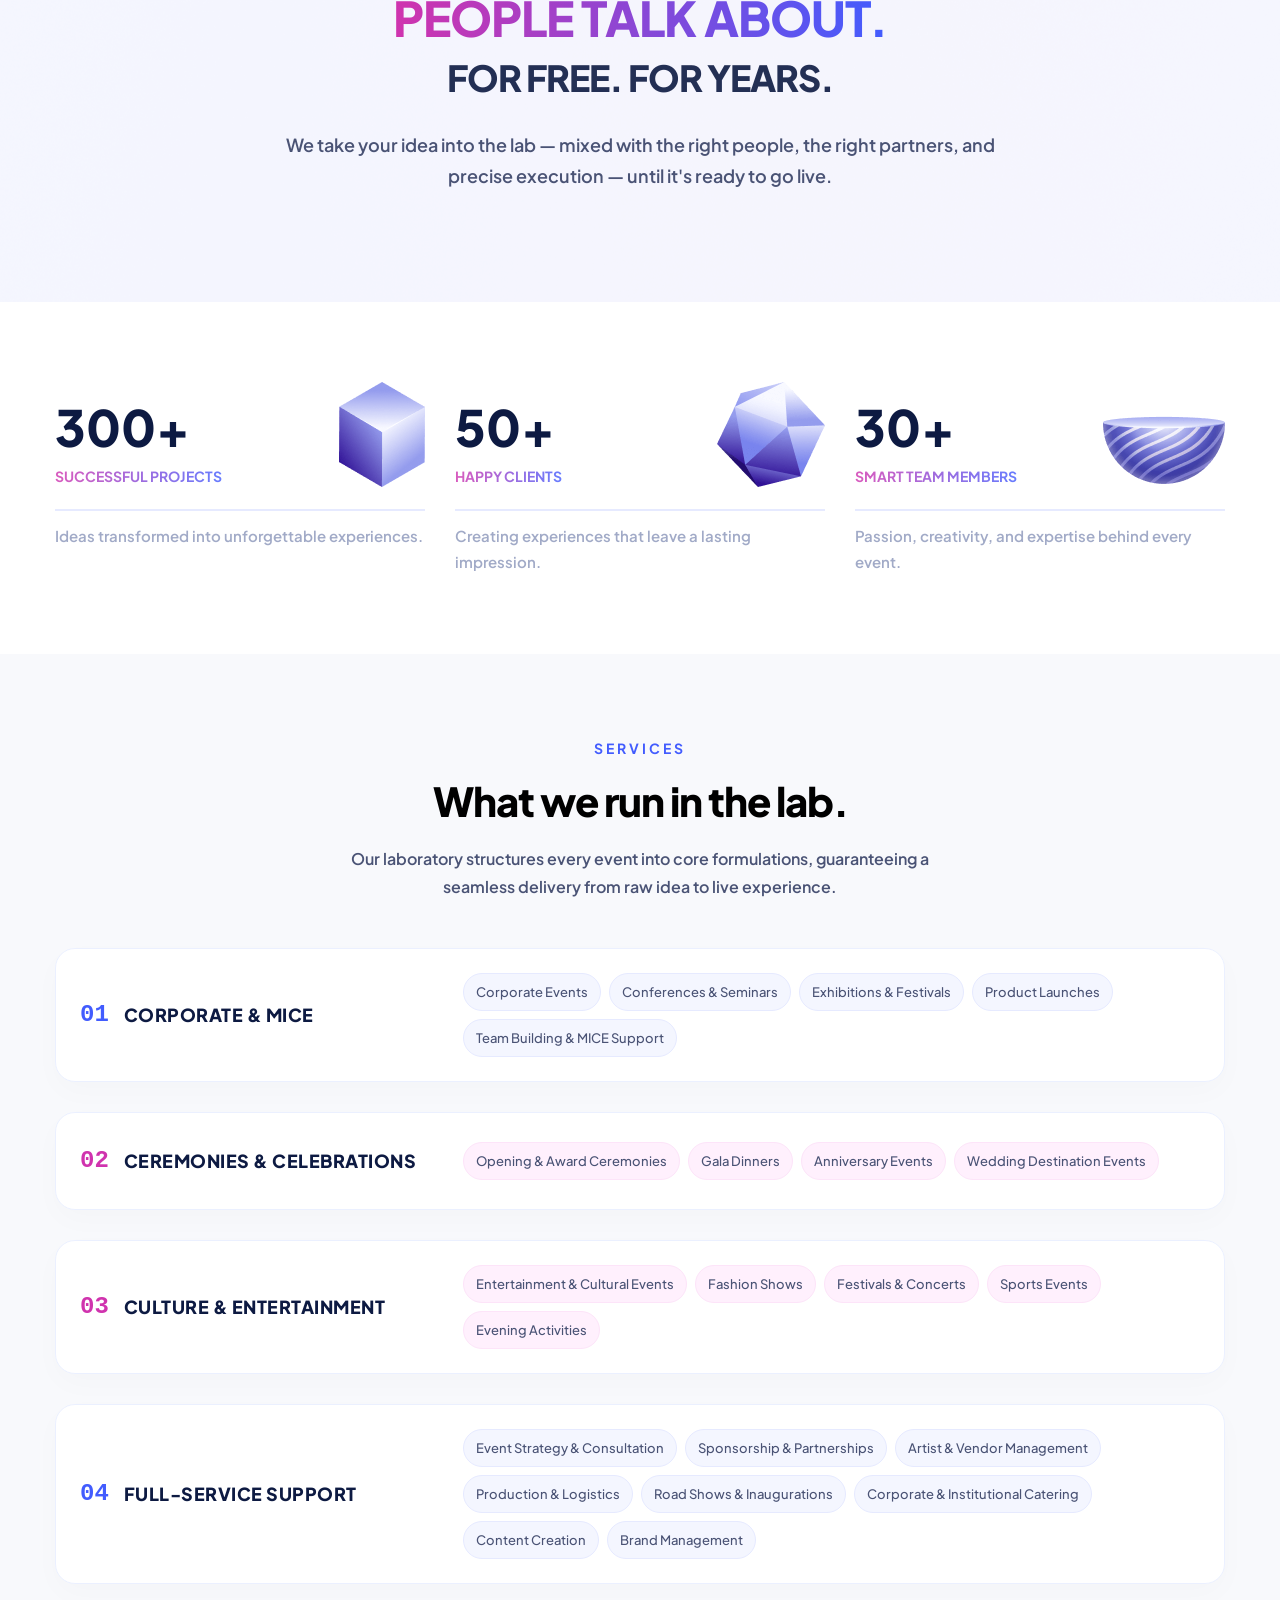
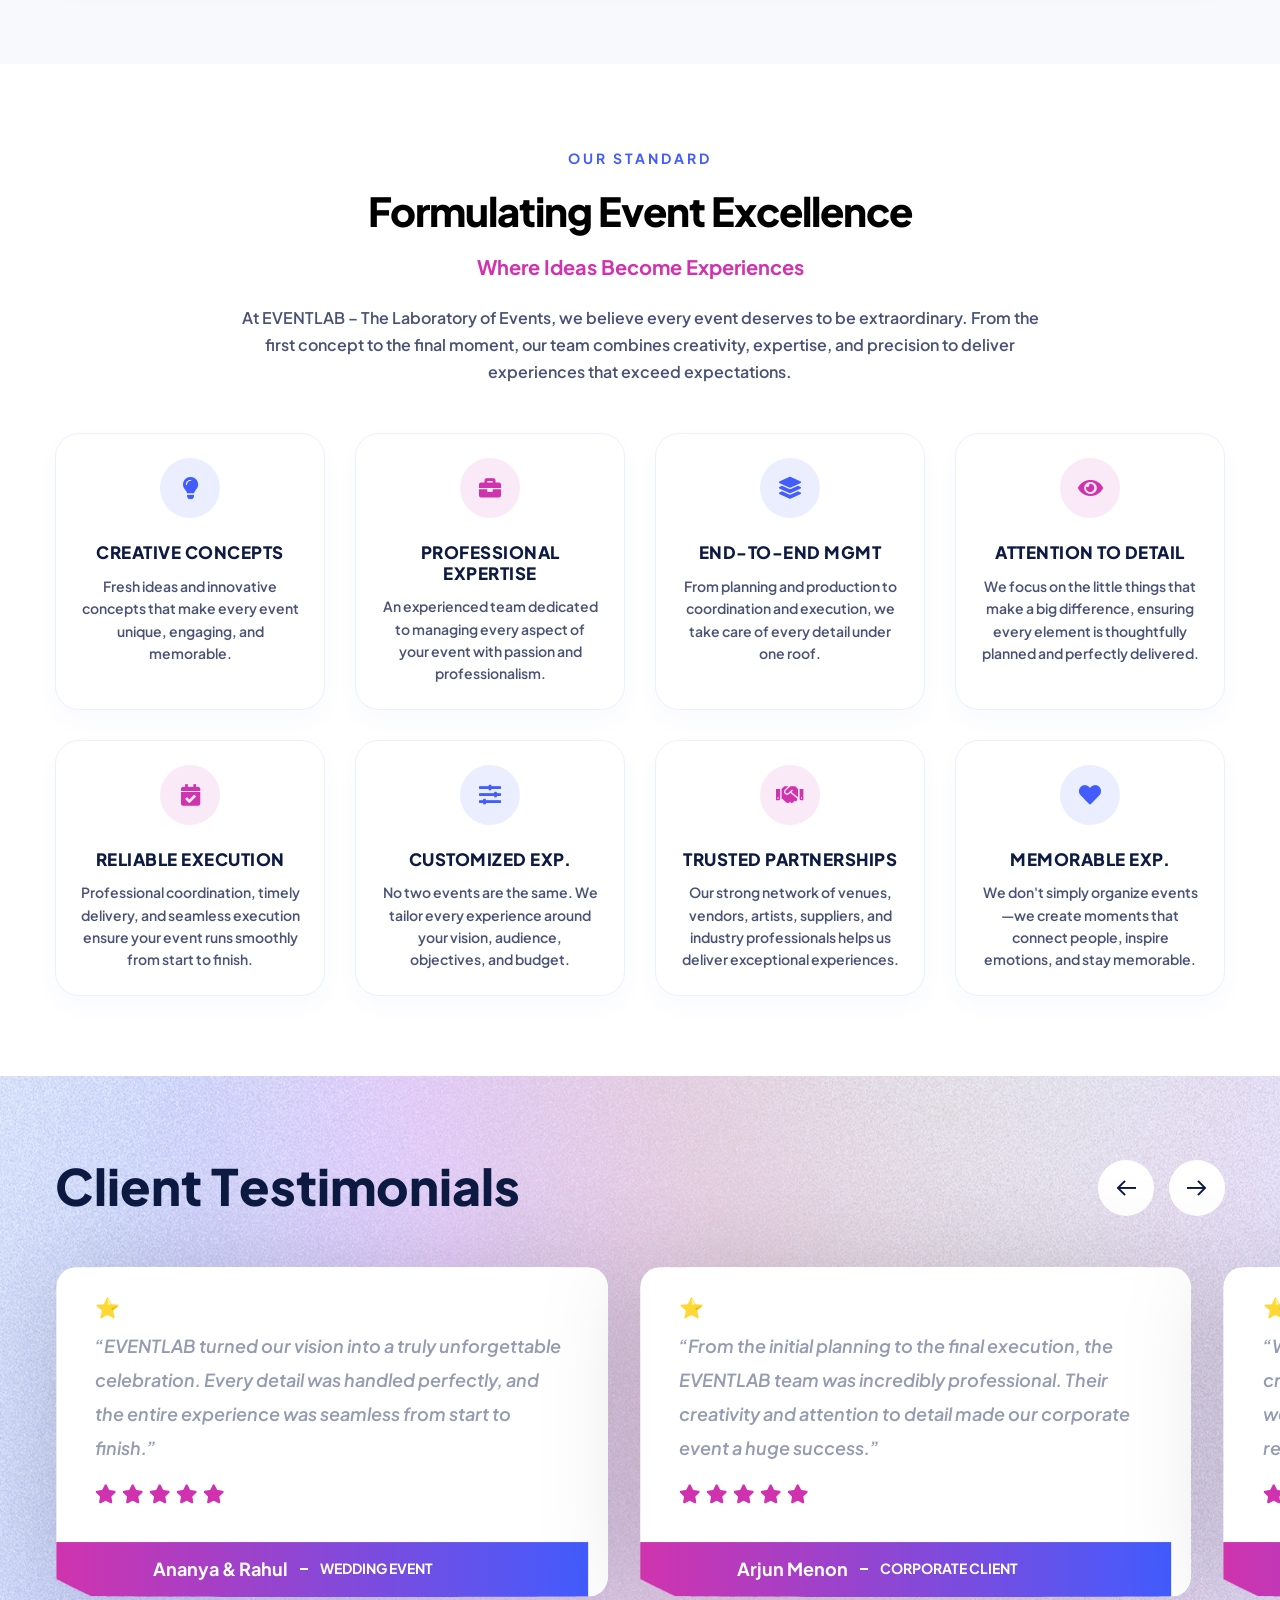
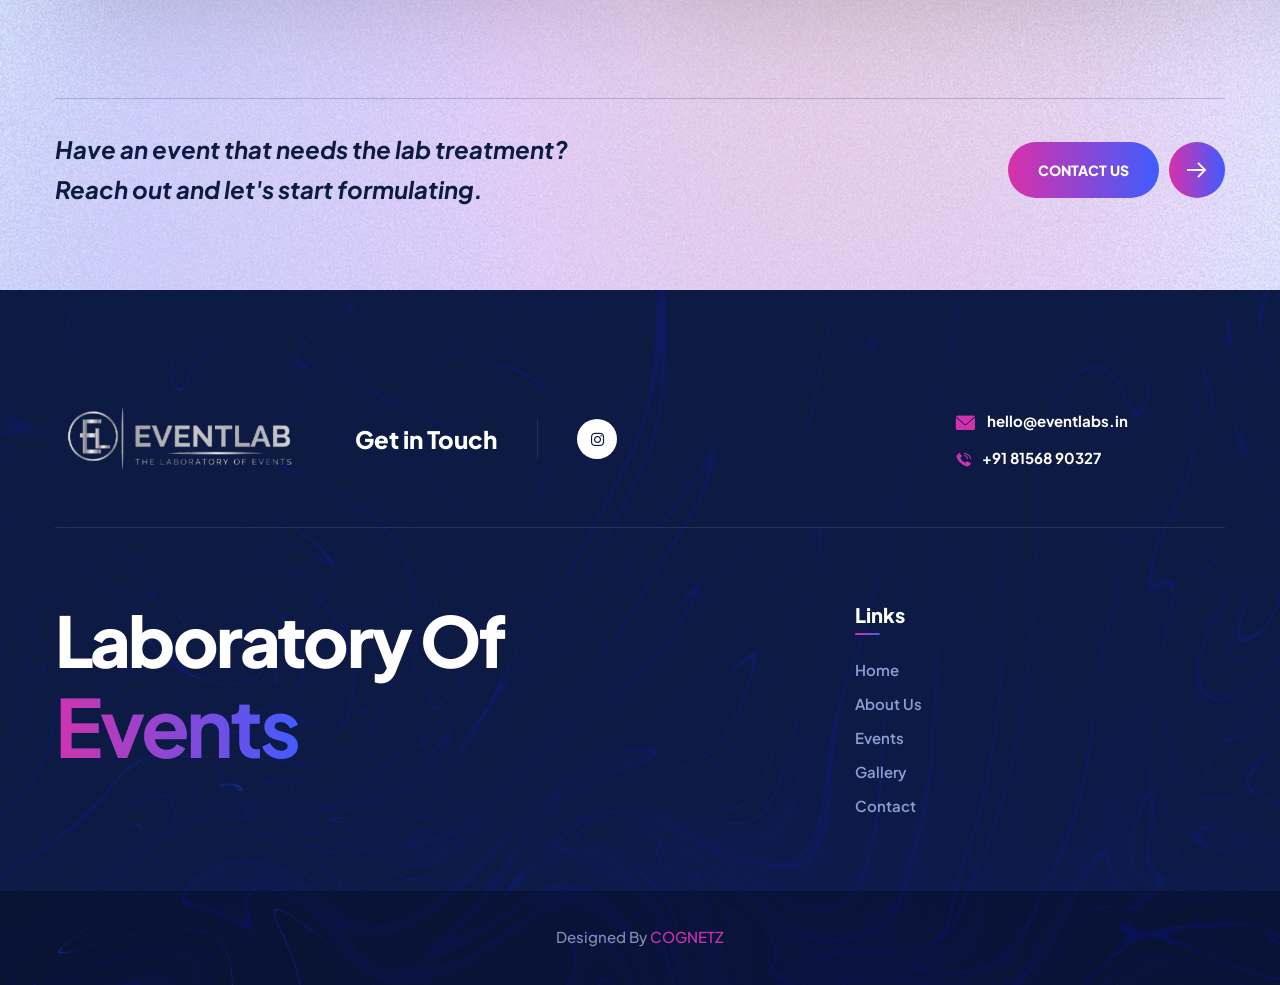
==== commit a6cac7b0: "first commit" ====
--- a/about.html
+++ b/about.html
@@ -4,13 +4,13 @@
 <head>
     <meta charset="UTF-8" />
     <meta name="viewport" content="width=device-width, initial-scale=1.0" />
-    <title>About Us || Aigence || AI & Tech Solutions HTML Template</title>
+    <title>About Us | EVENTLAB | Laboratory of Events</title>
     <!-- favicons Icons -->
     <link rel="apple-touch-icon" sizes="180x180" href="assets/images/favicons/apple-touch-icon.png" />
     <link rel="icon" type="image/png" sizes="32x32" href="assets/images/favicons/favicon-32x32.png" />
     <link rel="icon" type="image/png" sizes="16x16" href="assets/images/favicons/favicon-16x16.png" />
     <link rel="manifest" href="assets/images/favicons/site.webmanifest" />
-    <meta name="description" content="Aigence is the perfect solution for all AI agencies and Technology businesses. It is a sleek and modern AI HTML Template designed for AI agencies, tech consultants, machine learning firms, data science experts, AI developers, and all other AI-related businesses and websites." />
+    <meta name="description" content="EVENTLAB is the laboratory of events. We design, formulate, and execute unforgettable corporate events, grand weddings, live concerts, and custom experiences with precision and passion." />
 
     <!-- fonts -->
     <link rel="preconnect" href="https://fonts.googleapis.com">
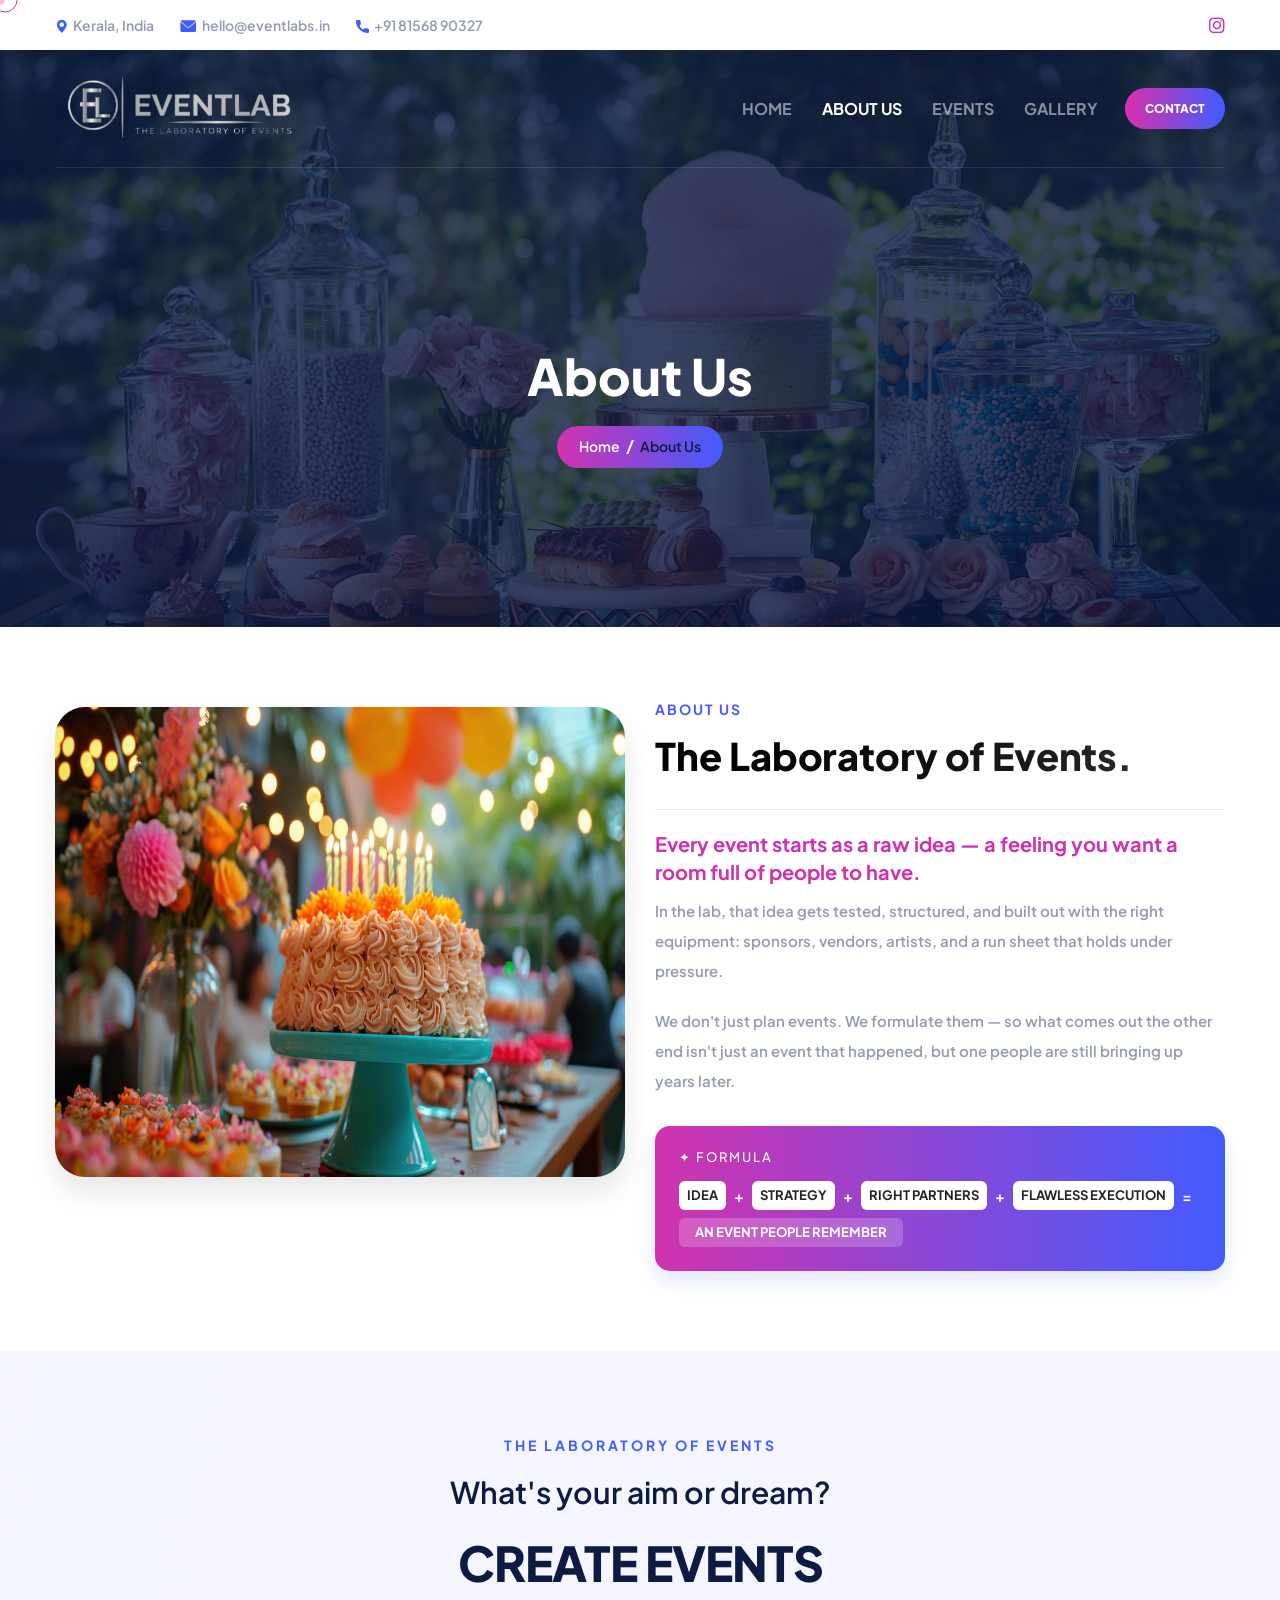
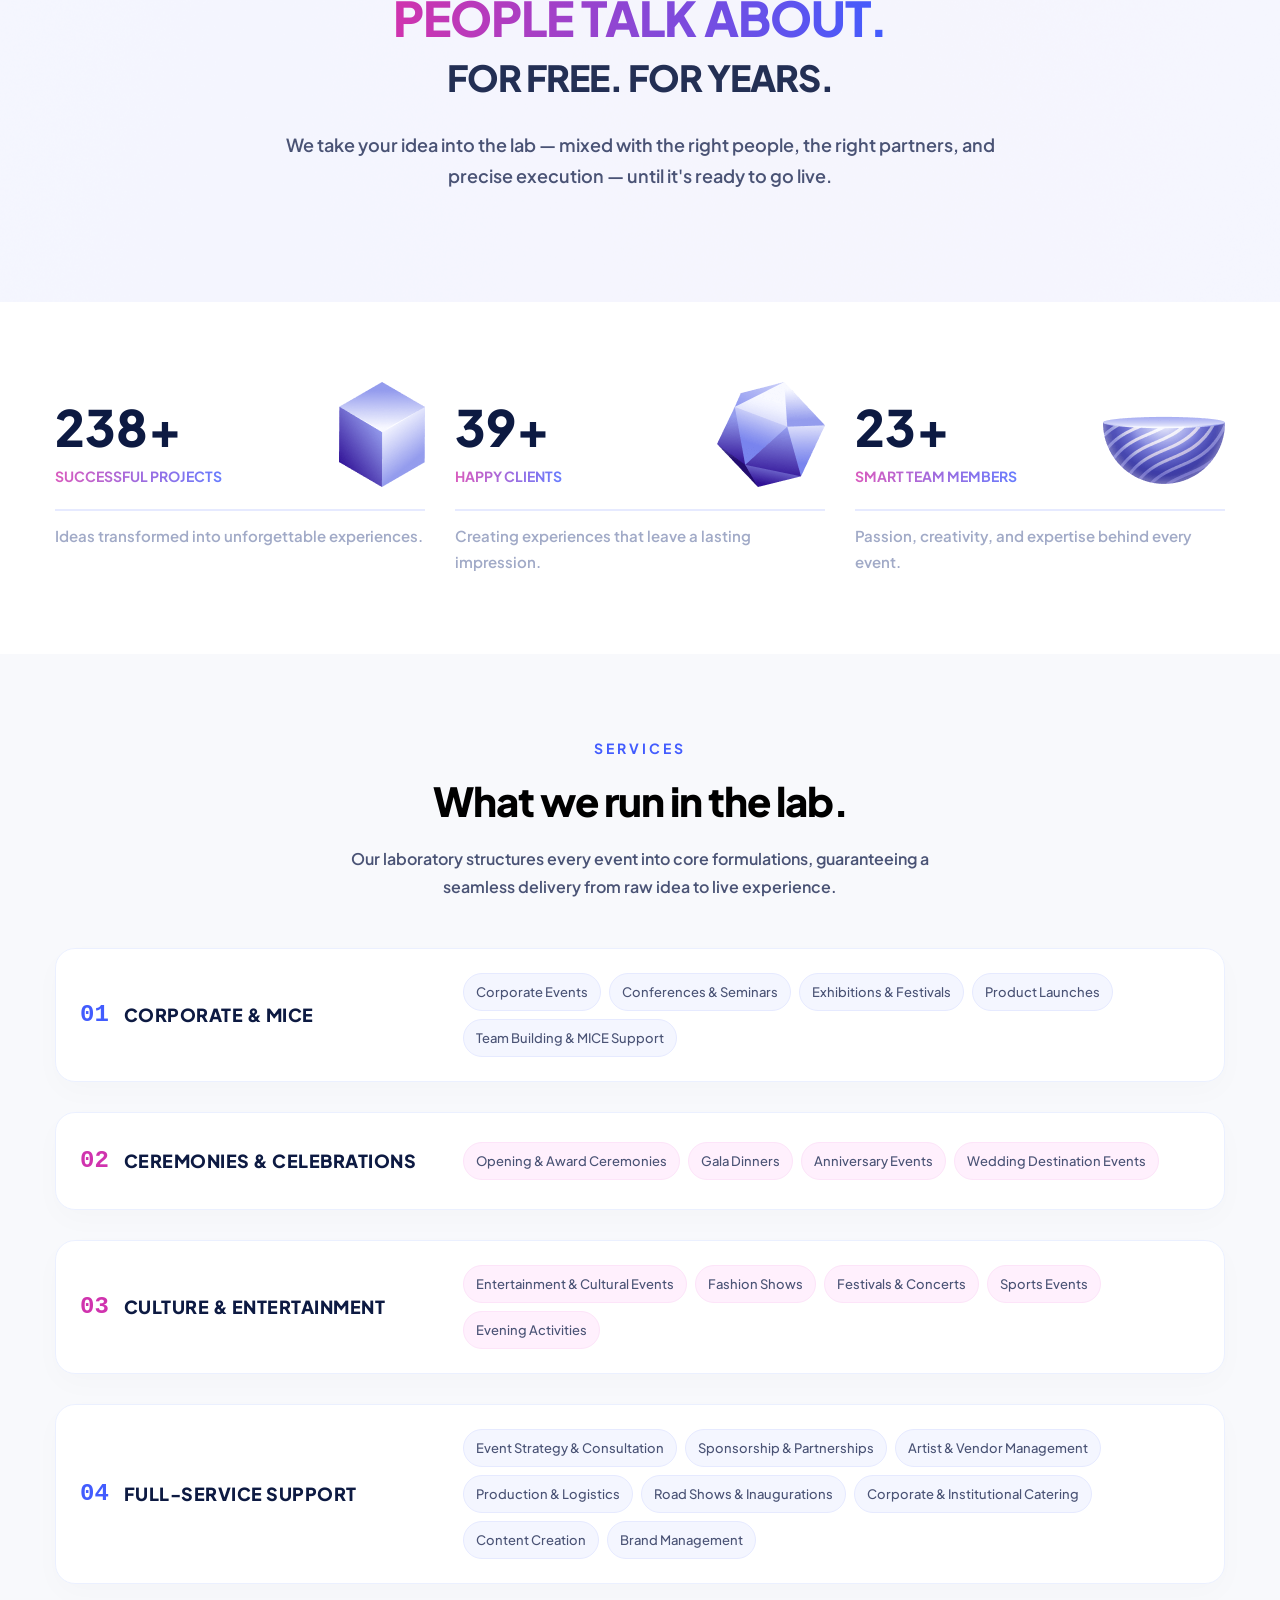
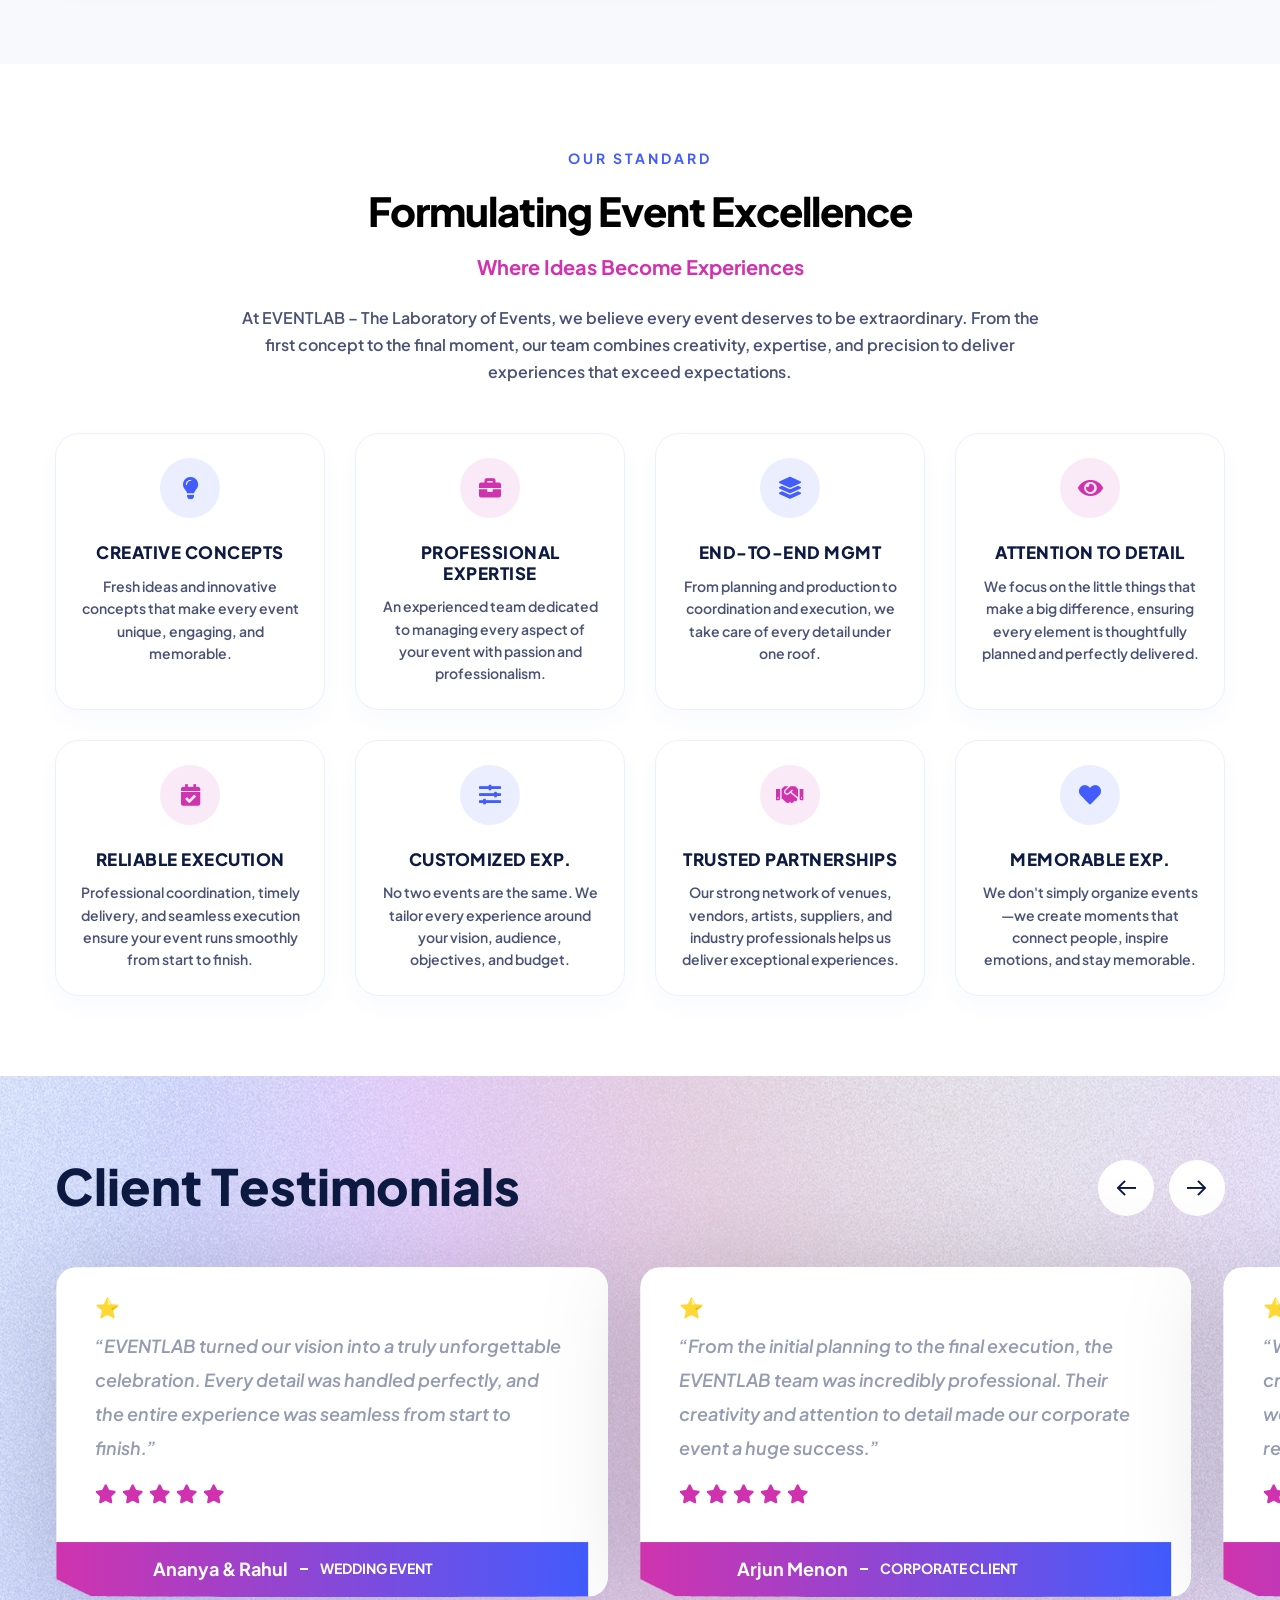
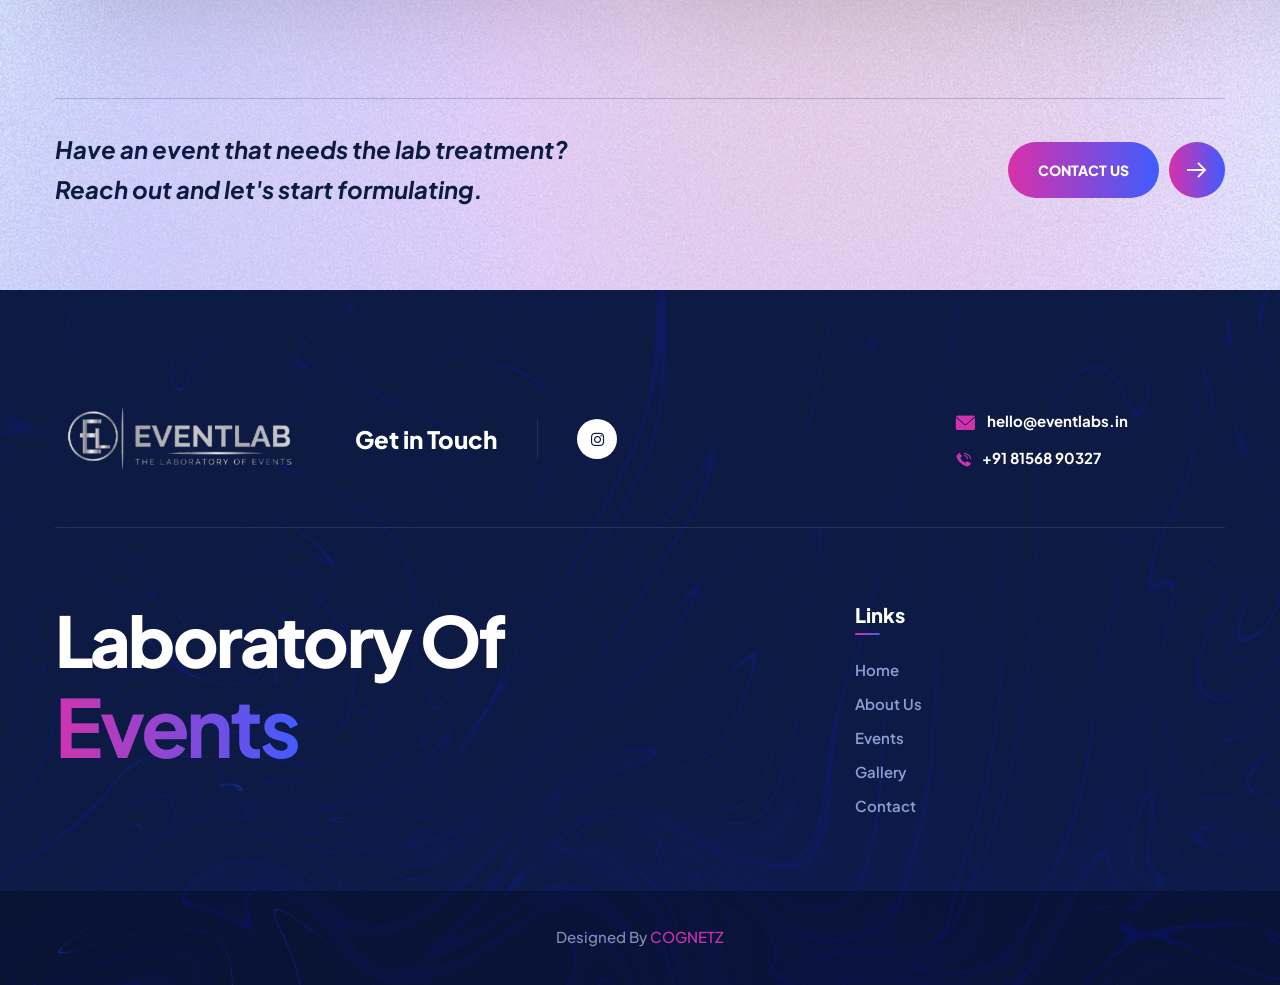
==== commit de8000f0: "third commit" ====
--- a/about.html
+++ b/about.html
@@ -761,6 +761,11 @@
                 <a href="index.html" aria-label="logo image"><img src="assets/images/Eventslab logo.png" width="250" alt="Eventslab Logo" /></a>
             </div><!-- /.logo-box -->
             <div class="mobile-nav__container"></div><!-- /.mobile-nav__container -->
+            <div class="my-4 text-center">
+                <a href="contact.html" class="aigence-btn" style="padding: 10px 20px; font-size: 14px; display: inline-block; border-radius: 30px;">
+                    <span class="aigence-btn__text">Contact Us</span>
+                </a>
+            </div>
             <ul class="mobile-nav__contact list-unstyled">
                 <li>
                     <span class="mobile-nav__contact__icon"><i class="fa fa-envelope"></i></span>
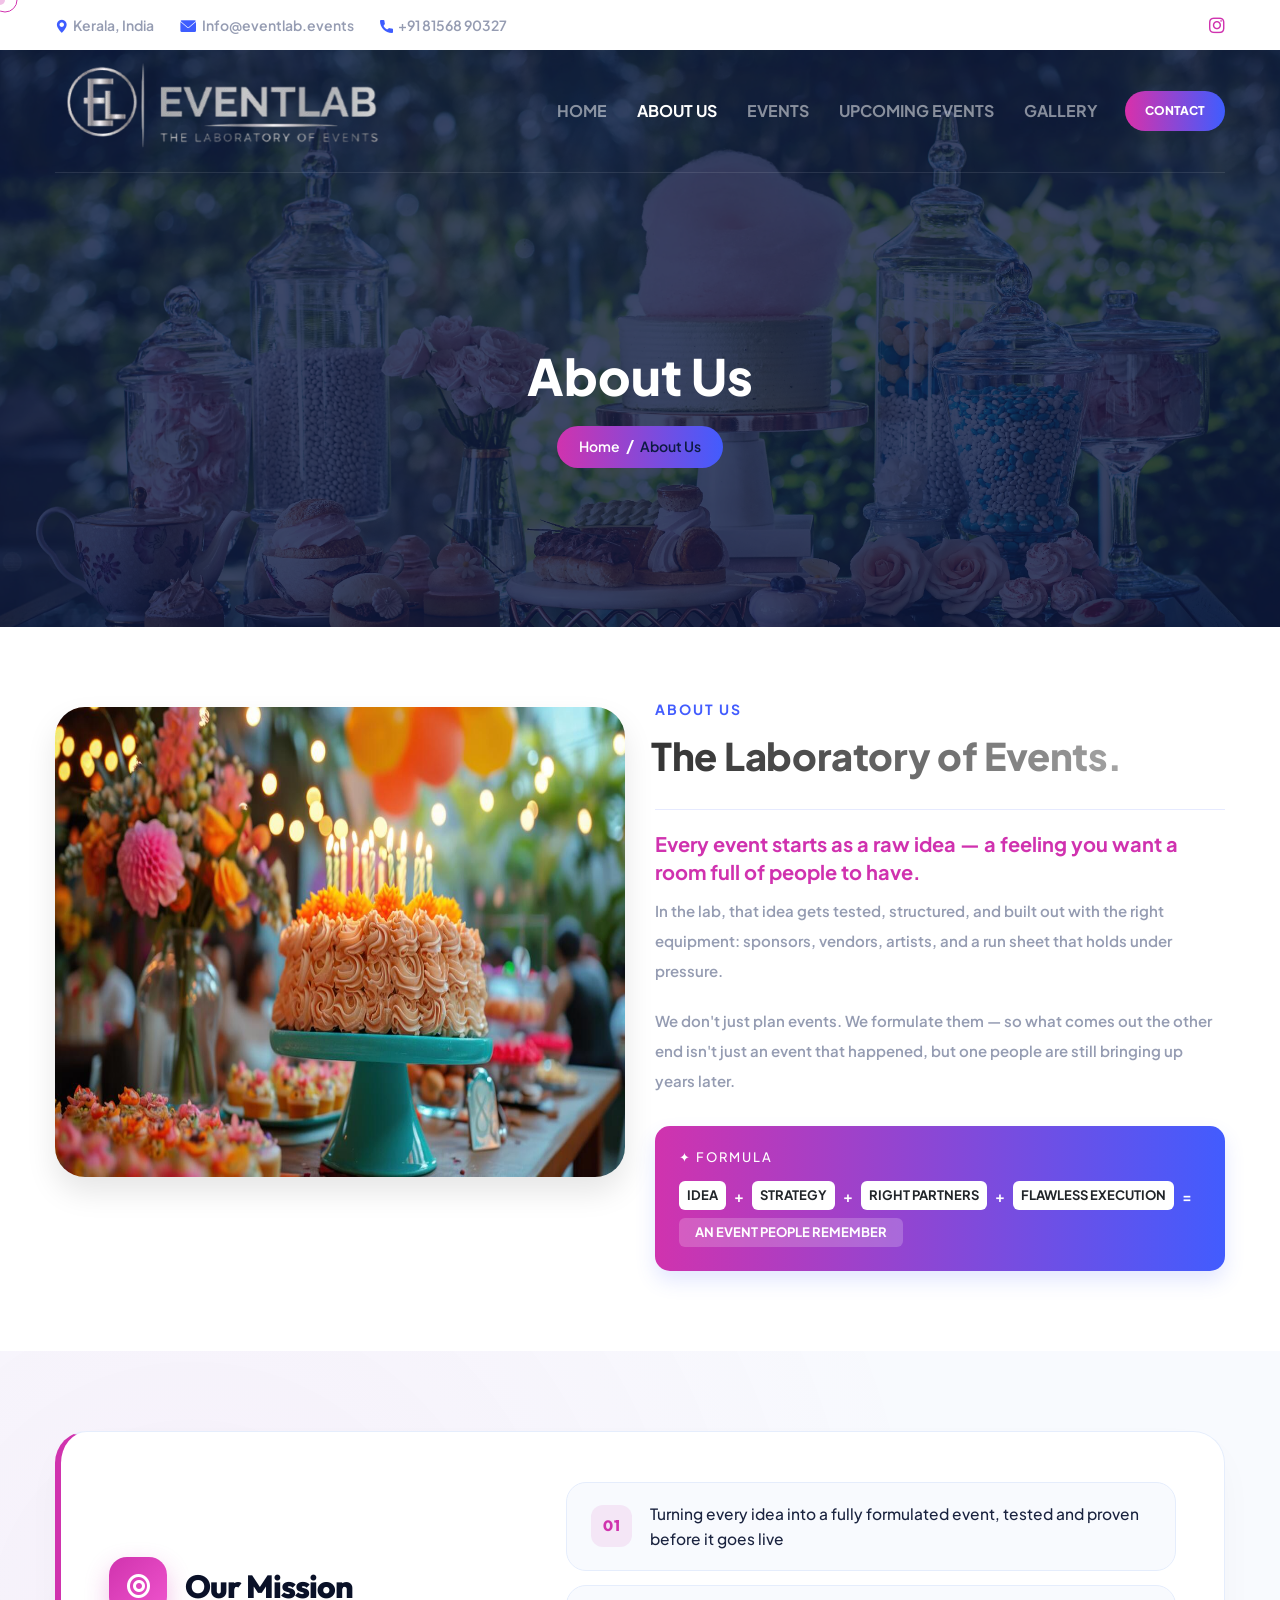
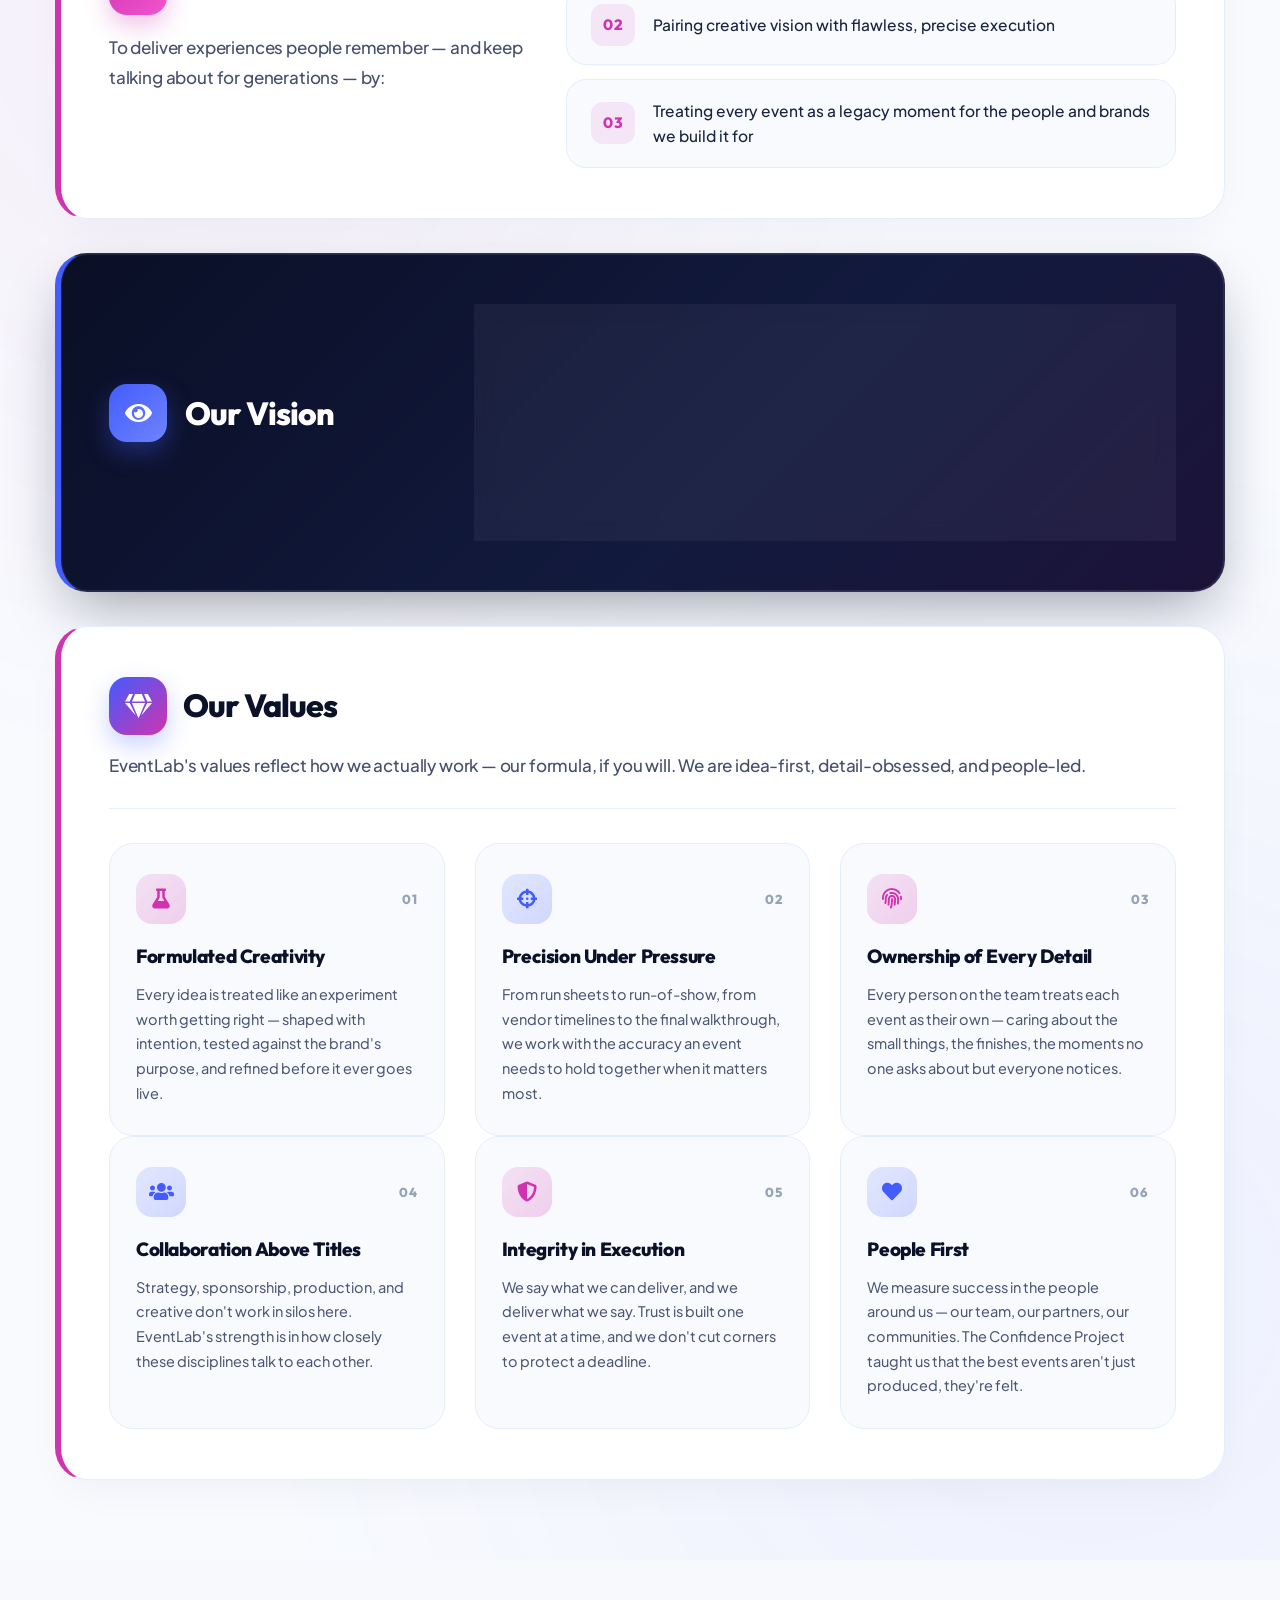
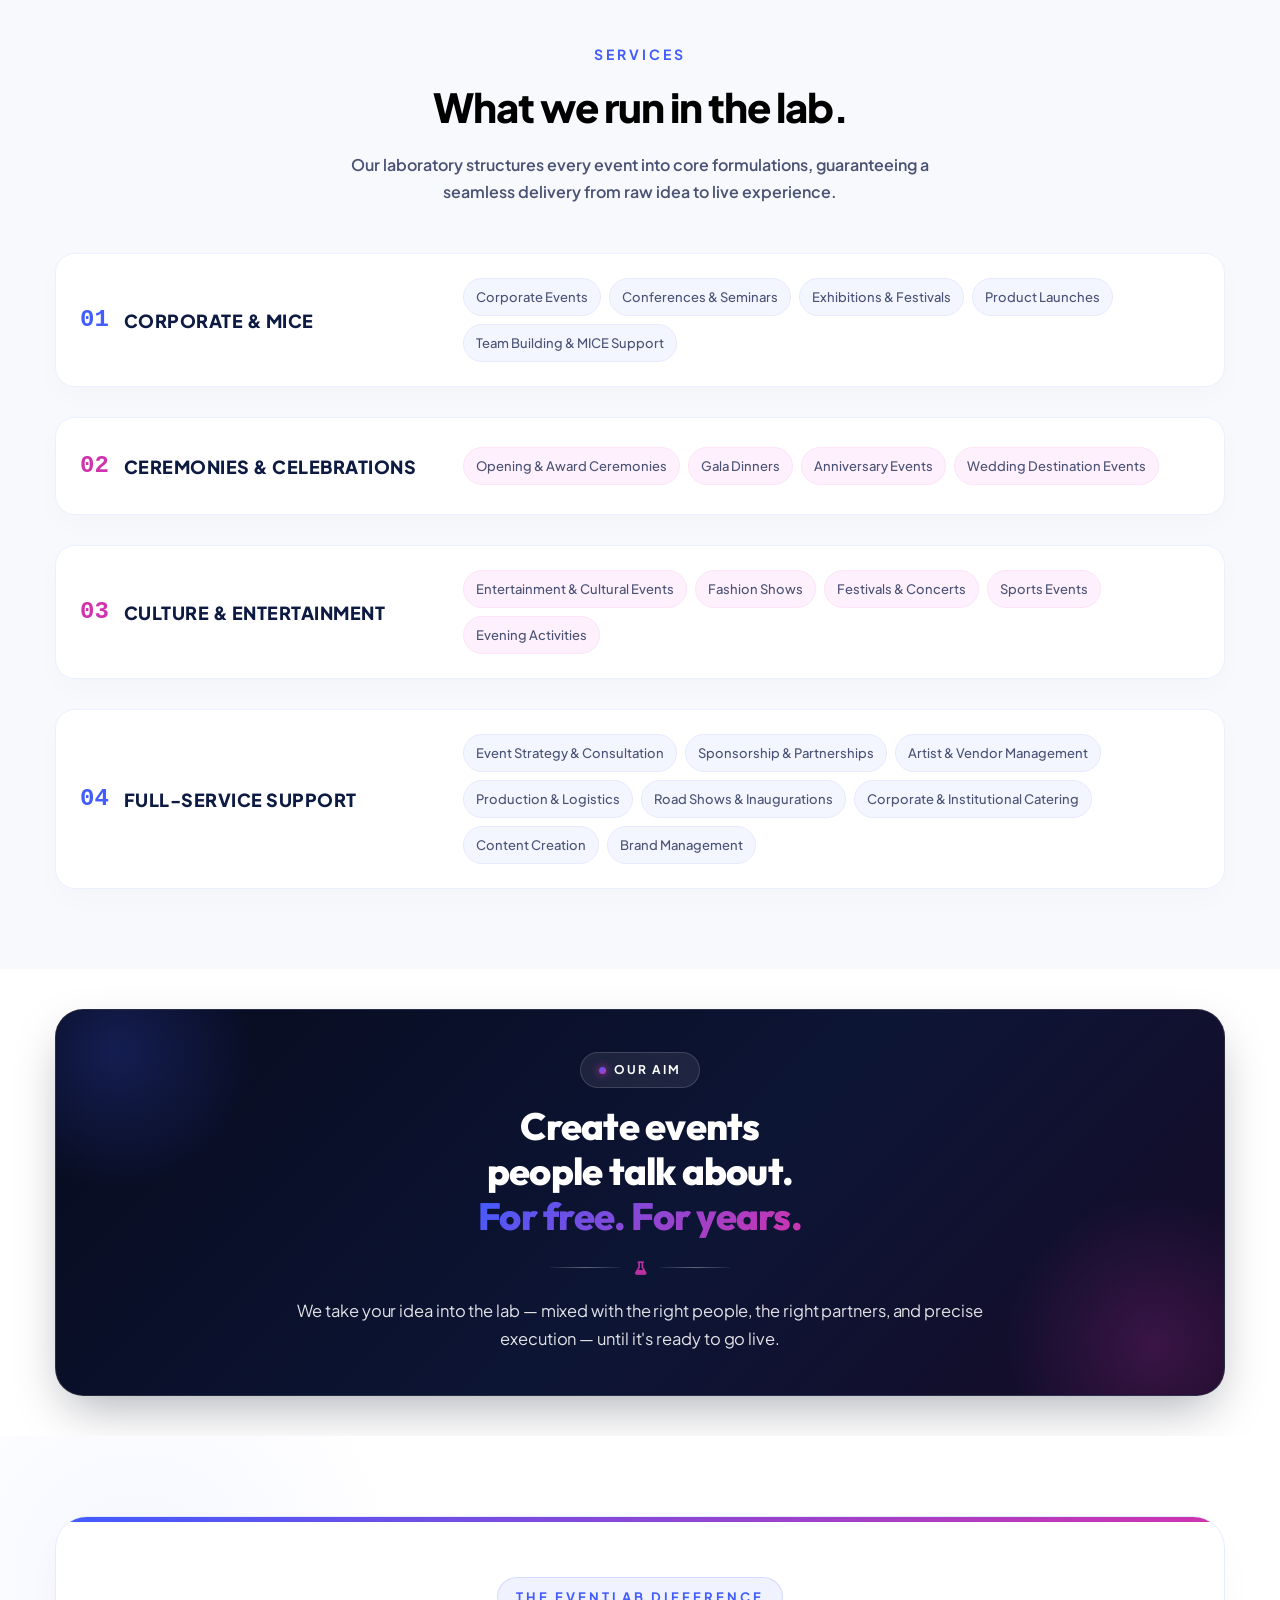
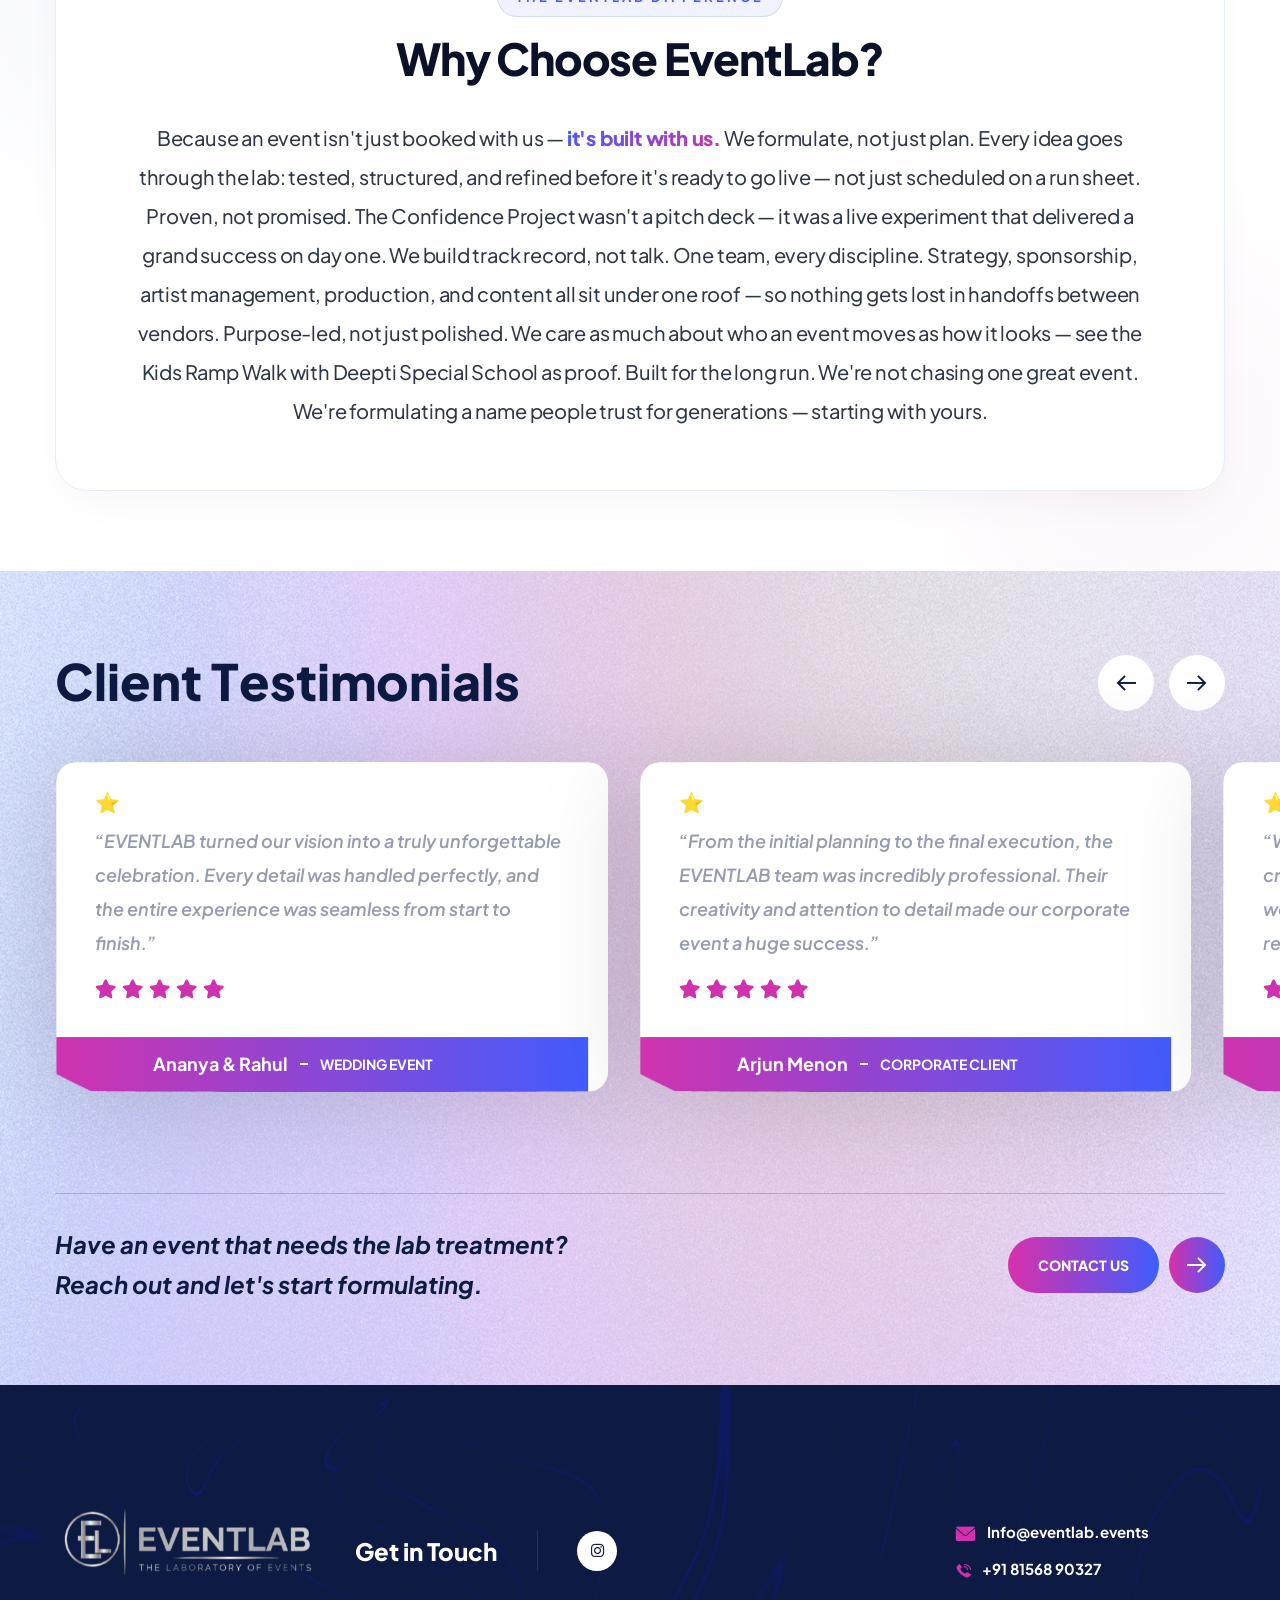
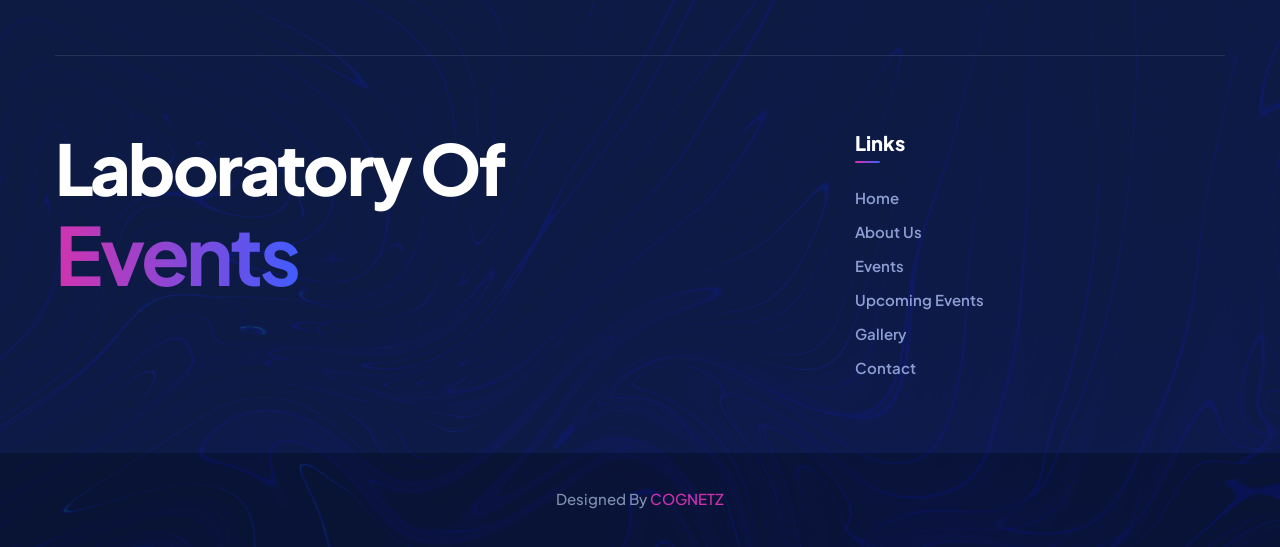
==== commit b9d54f94: "fourth commit" ====
--- a/about.html
+++ b/about.html
@@ -15,7 +15,7 @@
     <!-- fonts -->
     <link rel="preconnect" href="https://fonts.googleapis.com">
     <link rel="preconnect" href="https://fonts.gstatic.com" crossorigin>
-    <link href="https://fonts.googleapis.com/css2?family=Plus+Jakarta+Sans:ital,wght@0,200..800;1,200..800&display=swap" rel="stylesheet">
+    <link href="https://fonts.googleapis.com/css2?family=Outfit:wght@300;400;500;600;700;800;900&family=Plus+Jakarta+Sans:ital,wght@0,300..800;1,300..800&display=swap" rel="stylesheet">
 
     <link rel="stylesheet" href="assets/vendors/bootstrap/css/bootstrap.min.css" />
     <link rel="stylesheet" href="assets/vendors/bootstrap-select/bootstrap-select.min.css" />
@@ -34,6 +34,7 @@
     <style>
         /* Uniform section padding for About page */
         .about-four.section-space,
+        .mission-vision-values.section-space,
         .cta-two.section-space,
         .funfact-two.section-space-2,
         .services-about,
@@ -42,23 +43,226 @@
             padding-top: 80px !important;
             padding-bottom: 80px !important;
         }
-        /* Hover effects for Why Choose Us cards */
-        .why-choose-card-v2:hover {
-            transform: translateY(-5px);
-            box-shadow: 0 15px 35px rgba(66, 92, 254, 0.08) !important;
-            border-color: #425CFE !important;
-        }
-        .why-choose-card-v2:hover .icon-wrapper {
-            transform: scale(1.1);
-            background: #425CFE !important;
-            color: #FFFFFF !important;
-        }
-        .why-choose-card-v2:nth-child(even):hover {
-            border-color: #D033AE !important;
-        }
-        .why-choose-card-v2:nth-child(even):hover .icon-wrapper {
-            background: #D033AE !important;
-            color: #FFFFFF !important;
+        .our-aim-section.section-space {
+            padding-top: 40px !important;
+            padding-bottom: 40px !important;
+        }
+        /* Why Choose EventLab - Full Width Exact Paragraph Section */
+        .why-choose-us {
+            position: relative;
+            background: #FFFFFF;
+            overflow: hidden;
+        }
+        .why-choose-full-panel {
+            background: #FFFFFF;
+            border: 1px solid #E5EDFC;
+            border-radius: 32px;
+            padding: 60px 64px;
+            box-shadow: 0 16px 45px -12px rgba(15, 23, 58, 0.05);
+            position: relative;
+            overflow: hidden;
+            transition: all 0.4s cubic-bezier(0.16, 1, 0.3, 1);
+        }
+        .why-choose-full-panel::before {
+            content: '';
+            position: absolute;
+            top: 0;
+            left: 0;
+            right: 0;
+            height: 5px;
+            background: linear-gradient(90deg, #425CFE 0%, #D033AE 100%);
+        }
+        .why-choose-full-panel:hover {
+            box-shadow: 0 24px 60px -12px rgba(66, 92, 254, 0.12);
+            border-color: rgba(66, 92, 254, 0.3);
+            transform: translateY(-4px);
+        }
+        .why-choose-exact-text {
+            font-family: 'Plus Jakarta Sans', sans-serif;
+            font-size: 20px;
+            line-height: 1.95;
+            color: #2D3748;
+            font-weight: 450;
+            text-align: center;
+            margin: 0;
+            letter-spacing: -0.01em;
+        }
+        .why-choose-exact-text .gradient-text {
+            background: linear-gradient(135deg, #425CFE 0%, #D033AE 100%);
+            -webkit-background-clip: text;
+            -webkit-text-fill-color: transparent;
+            font-weight: 800;
+        }
+        @media (max-width: 991px) {
+            .why-choose-full-panel {
+                padding: 40px 32px;
+            }
+            .why-choose-exact-text {
+                font-size: 17px;
+                line-height: 1.85;
+                text-align: left;
+            }
+        }
+        @media (max-width: 767px) {
+            .why-choose-full-panel {
+                padding: 30px 22px;
+                border-radius: 24px;
+            }
+            .why-choose-exact-text {
+                font-size: 15.5px;
+                line-height: 1.75;
+                text-align: left;
+            }
+        }
+        /* Our Aim Section */
+        .our-aim-section {
+            position: relative;
+            background: #FFFFFF;
+            overflow: hidden;
+        }
+        .our-aim-panel {
+            position: relative;
+            background: linear-gradient(135deg, #070B1E 0%, #0D1535 55%, #160B28 100%);
+            border: 1px solid rgba(255, 255, 255, 0.12);
+            border-radius: 28px;
+            padding: 42px 48px;
+            box-shadow: 0 20px 50px -12px rgba(7, 11, 30, 0.35);
+            overflow: hidden;
+            text-align: center;
+            transition: all 0.4s cubic-bezier(0.16, 1, 0.3, 1);
+        }
+        .our-aim-panel:hover {
+            box-shadow: 0 25px 60px -12px rgba(66, 92, 254, 0.25);
+            border-color: rgba(66, 92, 254, 0.35);
+            transform: translateY(-3px);
+        }
+        .our-aim-panel::before {
+            content: '';
+            position: absolute;
+            top: -100px;
+            left: -80px;
+            width: 280px;
+            height: 280px;
+            background: radial-gradient(circle, rgba(66, 92, 254, 0.22) 0%, rgba(66, 92, 254, 0) 70%);
+            pointer-events: none;
+        }
+        .our-aim-panel::after {
+            content: '';
+            position: absolute;
+            bottom: -100px;
+            right: -80px;
+            width: 300px;
+            height: 300px;
+            background: radial-gradient(circle, rgba(208, 51, 174, 0.2) 0%, rgba(208, 51, 174, 0) 70%);
+            pointer-events: none;
+        }
+        .our-aim__badge {
+            display: inline-flex;
+            align-items: center;
+            gap: 8px;
+            background: rgba(255, 255, 255, 0.08);
+            border: 1px solid rgba(255, 255, 255, 0.15);
+            backdrop-filter: blur(10px);
+            padding: 5px 18px;
+            border-radius: 50px;
+            font-family: 'Plus Jakarta Sans', sans-serif;
+            font-size: 12px;
+            font-weight: 700;
+            letter-spacing: 2px;
+            text-transform: uppercase;
+            color: #FFFFFF;
+            margin-bottom: 16px;
+            position: relative;
+            z-index: 2;
+        }
+        .our-aim__badge-dot {
+            width: 7px;
+            height: 7px;
+            border-radius: 50%;
+            background: linear-gradient(135deg, #425CFE 0%, #D033AE 100%);
+            box-shadow: 0 0 8px #D033AE;
+        }
+        .our-aim__title {
+            font-family: 'Outfit', sans-serif;
+            font-size: 38px;
+            font-weight: 800;
+            line-height: 1.18;
+            letter-spacing: -0.02em;
+            color: #FFFFFF;
+            margin: 0 0 16px;
+            position: relative;
+            z-index: 2;
+        }
+        .our-aim__gradient-text {
+            background: linear-gradient(135deg, #425CFE 0%, #D033AE 100%);
+            -webkit-background-clip: text;
+            -webkit-text-fill-color: transparent;
+            font-weight: 800;
+            display: inline-block;
+        }
+        .our-aim__divider {
+            display: flex;
+            align-items: center;
+            justify-content: center;
+            gap: 14px;
+            margin: 0 auto 16px;
+            max-width: 180px;
+            position: relative;
+            z-index: 2;
+        }
+        .our-aim__divider-line {
+            flex: 1;
+            height: 1px;
+            background: linear-gradient(90deg, rgba(255, 255, 255, 0.05), rgba(255, 255, 255, 0.35), rgba(255, 255, 255, 0.05));
+        }
+        .our-aim__divider-icon {
+            color: #D033AE;
+            font-size: 13px;
+            opacity: 0.9;
+        }
+        .our-aim__text {
+            font-family: 'Plus Jakarta Sans', sans-serif;
+            font-size: 16.5px;
+            line-height: 1.7;
+            color: rgba(255, 255, 255, 0.88);
+            font-weight: 400;
+            max-width: 760px;
+            margin: 0 auto;
+            letter-spacing: -0.005em;
+            position: relative;
+            z-index: 2;
+        }
+        @media (max-width: 991px) {
+            .our-aim-panel {
+                padding: 34px 28px;
+            }
+            .our-aim__title {
+                font-size: 30px;
+                line-height: 1.22;
+            }
+            .our-aim__text {
+                font-size: 15.5px;
+                line-height: 1.65;
+            }
+        }
+        @media (max-width: 767px) {
+            .our-aim-panel {
+                padding: 28px 18px;
+                border-radius: 20px;
+            }
+            .our-aim__badge {
+                font-size: 11px;
+                padding: 4px 14px;
+                letter-spacing: 1.5px;
+            }
+            .our-aim__title {
+                font-size: 24px;
+                line-height: 1.25;
+            }
+            .our-aim__text {
+                font-size: 14.5px;
+                line-height: 1.6;
+            }
         }
     </style>
 </head>
@@ -69,7 +273,7 @@
     <div class="custom-cursor__cursor-two"></div>
 
     <div class="preloader">
-        <div class="preloader__image" style="background-image: url(assets/images/Eventslab logo.png);"></div>
+        <div class="preloader__image" style="background-image: url('assets/images/logo event.png');"></div>
     </div>
     <!-- /.preloader -->
     <div class="page-wrapper">
@@ -83,7 +287,7 @@
                         </li>
                         <li>
                             <span class="topbar__info__icon"><i class="icon-email"></i></span>
-                            <span><a href="mailto:hello@eventlabs.in">hello@eventlabs.in</a></span>
+                            <span><a href="mailto:Info@eventlab.events">Info@eventlab.events</a></span>
                         </li>
                         <li>
                             <span class="topbar__info__icon"><i class="icon-phone"></i></span>
@@ -104,7 +308,7 @@
                 <div class="main-header__inner">
                     <div class="main-header__logo logo-retina">
                         <a href="index.html">
-                            <img src="assets/images/Eventslab logo.png" alt="Eventslab Logo" width="250">
+                            <img src="assets/images/logo event.png" alt="Eventslab Logo" width="340">
                         </a>
                     </div><!-- /.main-header__logo -->
                     <div class="main-header__right">
@@ -118,6 +322,9 @@
                                 </li>
                                 <li>
                                     <a href="events.html">Events</a>
+                                </li>
+                                <li>
+                                    <a href="upcoming.html">Upcoming Events</a>
                                 </li>
                                 <li>
                                     <a href="gallery.html">Gallery</a>
@@ -188,81 +395,155 @@
             </div><!-- /.container -->
         </section><!-- /.about-four -->
 
-
-
-        <section class="cta-two section-space" style="background-color: #F6F7FF; color: #0D1A42; position: relative; overflow: hidden; padding-top: 100px; padding-bottom: 100px;">
-            <div class="cta-two__bg" style="background-image: url(assets/images/shapes/testimonials-bg-shape-2-1.png); opacity: 0.05; position: absolute; top:0; left:0; width:100%; height:100%; background-size: cover; background-position: center; pointer-events: none;"></div>
-            <div class="container" style="position: relative; z-index: 2;">
-                <div class="row align-items-center justify-content-center text-center">
-                    <div class="col-xl-9">
-                        <span class="sec-title__tagline" style="font-size: 14px; font-weight: 700; text-transform: uppercase; letter-spacing: 3px; color: #425CFE; display: block; margin-bottom: 15px;">THE LABORATORY OF EVENTS</span>
-                        <h2 class="sec-title" style="font-size: 30px; font-weight: 600; color: #0D1A42; margin-bottom: 25px;">What's your aim or dream?</h2>
-                        
-                        <h3 class="text-uppercase" style="font-size: 48px; font-weight: 900; line-height: 1.15; letter-spacing: -1px; color: #0D1A42; margin-bottom: 30px;">
-                            Create events <br>
-                            <span style="background: linear-gradient(90deg, #D033AE 0%, #425CFE 100%); -webkit-background-clip: text; -webkit-text-fill-color: transparent;">people talk about.</span><br>
-                            <span style="font-size: 36px; color: #0D1A42; opacity: 0.9;">For free. For years.</span>
-                        </h3>
-                        
-                        <p style="font-size: 18px; line-height: 1.7; color: #4A5375; max-width: 750px; margin: 0 auto 30px;">
-                            We take your idea into the lab — mixed with the right people, the right partners, and precise execution — until it's ready to go live.
+        <section class="mission-vision-values section-space">
+            <div class="container">
+                <!-- Row 1: Our Mission -->
+                <div class="mvv-row-card mvv-row-card--mission wow fadeInUp" data-wow-duration="1500ms" data-wow-delay="0ms">
+                    <div class="row align-items-center gutter-y-30">
+                        <div class="col-lg-5">
+                            <div class="mvv-row-card__header">
+                                <div class="mvv-row-card__icon mvv-row-card__icon--magenta">
+                                    <i class="fas fa-bullseye"></i>
+                                </div>
+                                <h3 class="mvv-row-card__title">Our Mission</h3>
+                            </div>
+                            <p class="mvv-row-card__lead">
+                                To deliver experiences people remember — and keep talking about for generations — by:
+                            </p>
+                        </div>
+                        <div class="col-lg-7">
+                            <div class="mvv-mission-list">
+                                <div class="mvv-mission-item">
+                                    <span class="mvv-mission-item__num">01</span>
+                                    <span class="mvv-mission-item__text">Turning every idea into a fully formulated event, tested and proven before it goes live</span>
+                                </div>
+                                <div class="mvv-mission-item">
+                                    <span class="mvv-mission-item__num">02</span>
+                                    <span class="mvv-mission-item__text">Pairing creative vision with flawless, precise execution</span>
+                                </div>
+                                <div class="mvv-mission-item">
+                                    <span class="mvv-mission-item__num">03</span>
+                                    <span class="mvv-mission-item__text">Treating every event as a legacy moment for the people and brands we build it for</span>
+                                </div>
+                            </div>
+                        </div>
+                    </div>
+                </div>
+
+                <!-- Row 2: Our Vision (Luxury Midnight Glow Card) -->
+                <div class="mvv-row-card mvv-row-card--vision wow fadeInUp" data-wow-duration="1500ms" data-wow-delay="100ms">
+                    <div class="row align-items-center gutter-y-30">
+                        <div class="col-lg-4">
+                            <div class="mvv-row-card__header">
+                                <div class="mvv-row-card__icon mvv-row-card__icon--blue">
+                                    <i class="fas fa-eye"></i>
+                                </div>
+                                <h3 class="mvv-row-card__title">Our Vision</h3>
+                            </div>
+                        </div>
+                        <div class="col-lg-8">
+                            <div class="mvv-vision-box">
+                                <div class="mvv-vision-box__icon-quote"><i class="fas fa-quote-left"></i></div>
+                                <p class="mvv-vision-box__text">
+                                    To be the most trusted name in events — the lab every brand and family turns to first, the standard other event companies measure themselves against, and a partner people stay loyal to for generations.
+                                </p>
+                            </div>
+                        </div>
+                    </div>
+                </div>
+
+                <!-- Row 3: Our Values -->
+                <div class="mvv-row-card mvv-row-card--values wow fadeInUp" data-wow-duration="1500ms" data-wow-delay="200ms">
+                    <div class="mvv-values-header">
+                        <div class="d-flex align-items-center gap-3 mb-3">
+                            <div class="mvv-row-card__icon mvv-row-card__icon--gradient">
+                                <i class="fas fa-gem"></i>
+                            </div>
+                            <h3 class="mvv-row-card__title">Our Values</h3>
+                        </div>
+                        <p class="mvv-row-card__lead">
+                            EventLab's values reflect how we actually work — our formula, if you will. We are idea-first, detail-obsessed, and people-led.
                         </p>
+                    </div>
+
+                    <div class="row gutter-y-24">
+                        <!-- Formulated Creativity -->
+                        <div class="col-lg-4 col-md-6">
+                            <div class="mvv-value-item mvv-value-item--magenta">
+                                <div class="mvv-value-item__top">
+                                    <div class="mvv-value-item__icon"><i class="fas fa-flask"></i></div>
+                                    <span class="mvv-value-item__num">01</span>
+                                </div>
+                                <h4 class="mvv-value-item__title">Formulated Creativity</h4>
+                                <p class="mvv-value-item__text">Every idea is treated like an experiment worth getting right — shaped with intention, tested against the brand's purpose, and refined before it ever goes live.</p>
+                            </div>
+                        </div>
+
+                        <!-- Precision Under Pressure -->
+                        <div class="col-lg-4 col-md-6">
+                            <div class="mvv-value-item mvv-value-item--blue">
+                                <div class="mvv-value-item__top">
+                                    <div class="mvv-value-item__icon"><i class="fas fa-crosshairs"></i></div>
+                                    <span class="mvv-value-item__num">02</span>
+                                </div>
+                                <h4 class="mvv-value-item__title">Precision Under Pressure</h4>
+                                <p class="mvv-value-item__text">From run sheets to run-of-show, from vendor timelines to the final walkthrough, we work with the accuracy an event needs to hold together when it matters most.</p>
+                            </div>
+                        </div>
+
+                        <!-- Ownership of Every Detail -->
+                        <div class="col-lg-4 col-md-6">
+                            <div class="mvv-value-item mvv-value-item--magenta">
+                                <div class="mvv-value-item__top">
+                                    <div class="mvv-value-item__icon"><i class="fas fa-fingerprint"></i></div>
+                                    <span class="mvv-value-item__num">03</span>
+                                </div>
+                                <h4 class="mvv-value-item__title">Ownership of Every Detail</h4>
+                                <p class="mvv-value-item__text">Every person on the team treats each event as their own — caring about the small things, the finishes, the moments no one asks about but everyone notices.</p>
+                            </div>
+                        </div>
+
+                        <!-- Collaboration Above Titles -->
+                        <div class="col-lg-4 col-md-6">
+                            <div class="mvv-value-item mvv-value-item--blue">
+                                <div class="mvv-value-item__top">
+                                    <div class="mvv-value-item__icon"><i class="fas fa-users"></i></div>
+                                    <span class="mvv-value-item__num">04</span>
+                                </div>
+                                <h4 class="mvv-value-item__title">Collaboration Above Titles</h4>
+                                <p class="mvv-value-item__text">Strategy, sponsorship, production, and creative don't work in silos here. EventLab's strength is in how closely these disciplines talk to each other.</p>
+                            </div>
+                        </div>
+
+                        <!-- Integrity in Execution -->
+                        <div class="col-lg-4 col-md-6">
+                            <div class="mvv-value-item mvv-value-item--magenta">
+                                <div class="mvv-value-item__top">
+                                    <div class="mvv-value-item__icon"><i class="fas fa-shield-alt"></i></div>
+                                    <span class="mvv-value-item__num">05</span>
+                                </div>
+                                <h4 class="mvv-value-item__title">Integrity in Execution</h4>
+                                <p class="mvv-value-item__text">We say what we can deliver, and we deliver what we say. Trust is built one event at a time, and we don't cut corners to protect a deadline.</p>
+                            </div>
+                        </div>
+
+                        <!-- People First -->
+                        <div class="col-lg-4 col-md-6">
+                            <div class="mvv-value-item mvv-value-item--blue">
+                                <div class="mvv-value-item__top">
+                                    <div class="mvv-value-item__icon"><i class="fas fa-heart"></i></div>
+                                    <span class="mvv-value-item__num">06</span>
+                                </div>
+                                <h4 class="mvv-value-item__title">People First</h4>
+                                <p class="mvv-value-item__text">We measure success in the people around us — our team, our partners, our communities. The Confidence Project taught us that the best events aren't just produced, they're felt.</p>
+                            </div>
+                        </div>
                     </div>
                 </div>
             </div>
         </section>
 
-        <section class="funfact-two section-space-2">
-            <div class="container">
-                <div class="row gutter-y-30">
-                    <div class="col-lg-4 wow fadeInUp" data-wow-duration="1500ms" data-wow-delay="00ms">
-                        <div class="funfact-two__item">
-                            <div class="funfact-two__item__top">
-                                <div class="funfact-two__item__left">
-                                    <h2 class="funfact-two__item__count count-box">
-                                        <span class="count-text" data-stop="300" data-speed="1500">0</span>
-                                        <span>+</span>
-                                    </h2><!-- /.funfact-two__item__count -->
-                                    <h3 class="funfact-two__item__title">Successful Projects</h3>
-                                </div><!-- /.funfact-two__item__left -->
-                                <img src="assets/images/shapes/funfact-shape-2-1.png" alt="shape" class="funfact-two__item__shape">
-                            </div><!-- /.funfact-two__item__top -->
-                            <p class="funfact-two__item__text">Ideas transformed into unforgettable experiences.</p>
-                        </div><!-- /.funfact-two__item -->
-                    </div><!-- /.col-lg-4 -->
-                    <div class="col-lg-4 wow fadeInUp" data-wow-duration="1500ms" data-wow-delay="100ms">
-                        <div class="funfact-two__item">
-                            <div class="funfact-two__item__top">
-                                <div class="funfact-two__item__left">
-                                    <h2 class="funfact-two__item__count count-box">
-                                        <span class="count-text" data-stop="50" data-speed="1500">0</span>
-                                        <span>+</span>
-                                    </h2><!-- /.funfact-two__item__count -->
-                                    <h3 class="funfact-two__item__title">Happy Clients</h3>
-                                </div><!-- /.funfact-two__item__left -->
-                                <img src="assets/images/shapes/funfact-shape-2-2.png" alt="shape" class="funfact-two__item__shape">
-                            </div><!-- /.funfact-two__item__top -->
-                            <p class="funfact-two__item__text">Creating experiences that leave a lasting impression.</p>
-                        </div><!-- /.funfact-two__item -->
-                    </div><!-- /.col-lg-4 -->
-                    <div class="col-lg-4 wow fadeInUp" data-wow-duration="1500ms" data-wow-delay="200ms">
-                        <div class="funfact-two__item">
-                            <div class="funfact-two__item__top">
-                                <div class="funfact-two__item__left">
-                                    <h2 class="funfact-two__item__count count-box">
-                                        <span class="count-text" data-stop="30" data-speed="1500">0</span>
-                                        <span>+</span>
-                                    </h2><!-- /.funfact-two__item__count -->
-                                    <h3 class="funfact-two__item__title">Smart team members</h3>
-                                </div><!-- /.funfact-two__item__left -->
-                                <img src="assets/images/shapes/funfact-shape-2-3.png" alt="shape" class="funfact-two__item__shape">
-                            </div><!-- /.funfact-two__item__top -->
-                            <p class="funfact-two__item__text">Passion, creativity, and expertise behind every event.</p>
-                        </div><!-- /.funfact-two__item -->
-                    </div><!-- /.col-lg-4 -->
-                </div><!-- /.row gutter-y-30 -->
-            </div><!-- /.container -->
-        </section><!-- /.funfact-two -->
+        
         <section class="services-about section-space" style="background-color: #F8F9FC; padding-top: 100px; padding-bottom: 100px;">
             <div class="container">
                 <!-- Top Section: Centered Title -->
@@ -371,96 +652,45 @@
             </div>
         </section>
 
-        <section class="why-choose-us section-space" style="background-color: #FFFFFF;">
+        <section class="our-aim-section section-space">
             <div class="container">
-                <div class="text-center mb-5">
-                    <span class="sec-title__tagline" style="font-size: 14px; font-weight: 700; text-transform: uppercase; letter-spacing: 3px; color: #425CFE; display: block; margin-bottom: 15px;">Our Standard</span>
-                    <h2 class="sec-title" style="font-size: 40px; font-weight: 900; color: #000000; letter-spacing: -1px; line-height: 1.2; margin-bottom: 20px;">Formulating Event Excellence</h2>
-                    <h4 style="font-size: 20px; font-weight: 700; color: #D033AE; margin-bottom: 25px;">Where Ideas Become Experiences</h4>
-                    <p style="font-size: 16px; color: #4A5375; line-height: 1.7; max-width: 800px; margin: 0 auto;">At EVENTLAB – The Laboratory of Events, we believe every event deserves to be extraordinary. From the first concept to the final moment, our team combines creativity, expertise, and precision to deliver experiences that exceed expectations.</p>
+                <div class="our-aim-panel wow fadeInUp" data-wow-duration="1500ms">
+                    <div class="our-aim__badge">
+                        <span class="our-aim__badge-dot"></span>
+                        Our Aim
+                    </div>
+                    <h2 class="our-aim__title">
+                        Create events<br>
+                        people talk about.<br>
+                        <span class="our-aim__gradient-text">For free. For years.</span>
+                    </h2>
+                    <div class="our-aim__divider">
+                        <span class="our-aim__divider-line"></span>
+                        <span class="our-aim__divider-icon"><i class="fas fa-flask"></i></span>
+                        <span class="our-aim__divider-line"></span>
+                    </div>
+                    <p class="our-aim__text">
+                        We take your idea into the lab — mixed with the right people, the right partners, and precise execution — until it's ready to go live.
+                    </p>
                 </div>
-                
-                <div class="row gutter-y-30">
-                    <!-- Feature 1 -->
-                    <div class="col-xl-3 col-lg-4 col-md-6">
-                        <div class="why-choose-card-v2 p-4 text-center wow fadeInUp" data-wow-delay="0ms" style="background: #FFFFFF; border-radius: 24px; border: 1px solid #EBF0FF; height: 100%; box-shadow: 0 10px 25px rgba(66, 92, 254, 0.03); transition: all 0.3s ease;">
-                            <div class="icon-wrapper d-inline-flex align-items-center justify-content-center mb-4" style="width: 60px; height: 60px; border-radius: 50%; background: rgba(66, 92, 254, 0.1); color: #425CFE; font-size: 22px; transition: all 0.3s ease;">
-                                <i class="fas fa-lightbulb"></i>
-                            </div>
-                            <h4 style="font-size: 17px; font-weight: 800; color: #0D1A42; margin-bottom: 12px; text-transform: uppercase; letter-spacing: 0.5px;">Creative Concepts</h4>
-                            <p style="font-size: 14px; color: #4A5375; line-height: 1.6; margin: 0;">Fresh ideas and innovative concepts that make every event unique, engaging, and memorable.</p>
-                        </div>
+            </div>
+        </section>
+
+        <section class="why-choose-us section-space">
+            <!-- Subtle Ambient Background Glows -->
+            <div style="position: absolute; top: -140px; left: -140px; width: 550px; height: 550px; background: radial-gradient(circle, rgba(66, 92, 254, 0.05) 0%, transparent 70%); pointer-events: none;"></div>
+            <div style="position: absolute; bottom: -140px; right: -140px; width: 550px; height: 550px; background: radial-gradient(circle, rgba(208, 51, 174, 0.05) 0%, transparent 70%); pointer-events: none;"></div>
+            
+            <div class="container position-relative" style="z-index: 2;">
+                <div class="why-choose-full-panel wow fadeInUp" data-wow-duration="1500ms">
+                    <div class="text-center mb-4 pb-2">
+                        <span class="sec-title__tagline" style="font-size: 13px; font-weight: 700; text-transform: uppercase; letter-spacing: 3px; color: #425CFE; display: inline-block; margin-bottom: 14px; background: rgba(66, 92, 254, 0.08); padding: 6px 18px; border-radius: 30px; border: 1px solid rgba(66, 92, 254, 0.16);">The EventLab Difference</span>
+                        <h2 class="sec-title" style="font-size: 44px; font-weight: 900; color: #0A1128; letter-spacing: -1.2px; line-height: 1.25; margin-bottom: 0;">Why Choose EventLab?</h2>
                     </div>
-                    <!-- Feature 2 -->
-                    <div class="col-xl-3 col-lg-4 col-md-6">
-                        <div class="why-choose-card-v2 p-4 text-center wow fadeInUp" data-wow-delay="100ms" style="background: #FFFFFF; border-radius: 24px; border: 1px solid #EBF0FF; height: 100%; box-shadow: 0 10px 25px rgba(66, 92, 254, 0.03); transition: all 0.3s ease;">
-                            <div class="icon-wrapper d-inline-flex align-items-center justify-content-center mb-4" style="width: 60px; height: 60px; border-radius: 50%; background: rgba(208, 51, 174, 0.1); color: #D033AE; font-size: 22px; transition: all 0.3s ease;">
-                                <i class="fas fa-briefcase"></i>
-                            </div>
-                            <h4 style="font-size: 17px; font-weight: 800; color: #0D1A42; margin-bottom: 12px; text-transform: uppercase; letter-spacing: 0.5px;">Professional Expertise</h4>
-                            <p style="font-size: 14px; color: #4A5375; line-height: 1.6; margin: 0;">An experienced team dedicated to managing every aspect of your event with passion and professionalism.</p>
-                        </div>
-                    </div>
-                    <!-- Feature 3 -->
-                    <div class="col-xl-3 col-lg-4 col-md-6">
-                        <div class="why-choose-card-v2 p-4 text-center wow fadeInUp" data-wow-delay="200ms" style="background: #FFFFFF; border-radius: 24px; border: 1px solid #EBF0FF; height: 100%; box-shadow: 0 10px 25px rgba(66, 92, 254, 0.03); transition: all 0.3s ease;">
-                            <div class="icon-wrapper d-inline-flex align-items-center justify-content-center mb-4" style="width: 60px; height: 60px; border-radius: 50%; background: rgba(66, 92, 254, 0.1); color: #425CFE; font-size: 22px; transition: all 0.3s ease;">
-                                <i class="fas fa-layer-group"></i>
-                            </div>
-                            <h4 style="font-size: 17px; font-weight: 800; color: #0D1A42; margin-bottom: 12px; text-transform: uppercase; letter-spacing: 0.5px;">End-to-End Mgmt</h4>
-                            <p style="font-size: 14px; color: #4A5375; line-height: 1.6; margin: 0;">From planning and production to coordination and execution, we take care of every detail under one roof.</p>
-                        </div>
-                    </div>
-                    <!-- Feature 4 -->
-                    <div class="col-xl-3 col-lg-4 col-md-6">
-                        <div class="why-choose-card-v2 p-4 text-center wow fadeInUp" data-wow-delay="300ms" style="background: #FFFFFF; border-radius: 24px; border: 1px solid #EBF0FF; height: 100%; box-shadow: 0 10px 25px rgba(66, 92, 254, 0.03); transition: all 0.3s ease;">
-                            <div class="icon-wrapper d-inline-flex align-items-center justify-content-center mb-4" style="width: 60px; height: 60px; border-radius: 50%; background: rgba(208, 51, 174, 0.1); color: #D033AE; font-size: 22px; transition: all 0.3s ease;">
-                                <i class="fas fa-eye"></i>
-                            </div>
-                            <h4 style="font-size: 17px; font-weight: 800; color: #0D1A42; margin-bottom: 12px; text-transform: uppercase; letter-spacing: 0.5px;">Attention to Detail</h4>
-                            <p style="font-size: 14px; color: #4A5375; line-height: 1.6; margin: 0;">We focus on the little things that make a big difference, ensuring every element is thoughtfully planned and perfectly delivered.</p>
-                        </div>
-                    </div>
-                    <!-- Feature 5 -->
-                    <div class="col-xl-3 col-lg-4 col-md-6">
-                        <div class="why-choose-card-v2 p-4 text-center wow fadeInUp" data-wow-delay="0ms" style="background: #FFFFFF; border-radius: 24px; border: 1px solid #EBF0FF; height: 100%; box-shadow: 0 10px 25px rgba(66, 92, 254, 0.03); transition: all 0.3s ease;">
-                            <div class="icon-wrapper d-inline-flex align-items-center justify-content-center mb-4" style="width: 60px; height: 60px; border-radius: 50%; background: rgba(208, 51, 174, 0.1); color: #D033AE; font-size: 22px; transition: all 0.3s ease;">
-                                <i class="fas fa-calendar-check"></i>
-                            </div>
-                            <h4 style="font-size: 17px; font-weight: 800; color: #0D1A42; margin-bottom: 12px; text-transform: uppercase; letter-spacing: 0.5px;">Reliable Execution</h4>
-                            <p style="font-size: 14px; color: #4A5375; line-height: 1.6; margin: 0;">Professional coordination, timely delivery, and seamless execution ensure your event runs smoothly from start to finish.</p>
-                        </div>
-                    </div>
-                    <!-- Feature 6 -->
-                    <div class="col-xl-3 col-lg-4 col-md-6">
-                        <div class="why-choose-card-v2 p-4 text-center wow fadeInUp" data-wow-delay="100ms" style="background: #FFFFFF; border-radius: 24px; border: 1px solid #EBF0FF; height: 100%; box-shadow: 0 10px 25px rgba(66, 92, 254, 0.03); transition: all 0.3s ease;">
-                            <div class="icon-wrapper d-inline-flex align-items-center justify-content-center mb-4" style="width: 60px; height: 60px; border-radius: 50%; background: rgba(66, 92, 254, 0.1); color: #425CFE; font-size: 22px; transition: all 0.3s ease;">
-                                <i class="fas fa-sliders-h"></i>
-                            </div>
-                            <h4 style="font-size: 17px; font-weight: 800; color: #0D1A42; margin-bottom: 12px; text-transform: uppercase; letter-spacing: 0.5px;">Customized Exp.</h4>
-                            <p style="font-size: 14px; color: #4A5375; line-height: 1.6; margin: 0;">No two events are the same. We tailor every experience around your vision, audience, objectives, and budget.</p>
-                        </div>
-                    </div>
-                    <!-- Feature 7 -->
-                    <div class="col-xl-3 col-lg-4 col-md-6">
-                        <div class="why-choose-card-v2 p-4 text-center wow fadeInUp" data-wow-delay="200ms" style="background: #FFFFFF; border-radius: 24px; border: 1px solid #EBF0FF; height: 100%; box-shadow: 0 10px 25px rgba(66, 92, 254, 0.03); transition: all 0.3s ease;">
-                            <div class="icon-wrapper d-inline-flex align-items-center justify-content-center mb-4" style="width: 60px; height: 60px; border-radius: 50%; background: rgba(208, 51, 174, 0.1); color: #D033AE; font-size: 22px; transition: all 0.3s ease;">
-                                <i class="fas fa-handshake"></i>
-                            </div>
-                            <h4 style="font-size: 17px; font-weight: 800; color: #0D1A42; margin-bottom: 12px; text-transform: uppercase; letter-spacing: 0.5px;">Trusted Partnerships</h4>
-                            <p style="font-size: 14px; color: #4A5375; line-height: 1.6; margin: 0;">Our strong network of venues, vendors, artists, suppliers, and industry professionals helps us deliver exceptional experiences.</p>
-                        </div>
-                    </div>
-                    <!-- Feature 8 -->
-                    <div class="col-xl-3 col-lg-4 col-md-6">
-                        <div class="why-choose-card-v2 p-4 text-center wow fadeInUp" data-wow-delay="300ms" style="background: #FFFFFF; border-radius: 24px; border: 1px solid #EBF0FF; height: 100%; box-shadow: 0 10px 25px rgba(66, 92, 254, 0.03); transition: all 0.3s ease;">
-                            <div class="icon-wrapper d-inline-flex align-items-center justify-content-center mb-4" style="width: 60px; height: 60px; border-radius: 50%; background: rgba(66, 92, 254, 0.1); color: #425CFE; font-size: 22px; transition: all 0.3s ease;">
-                                <i class="fas fa-heart"></i>
-                            </div>
-                            <h4 style="font-size: 17px; font-weight: 800; color: #0D1A42; margin-bottom: 12px; text-transform: uppercase; letter-spacing: 0.5px;">Memorable Exp.</h4>
-                            <p style="font-size: 14px; color: #4A5375; line-height: 1.6; margin: 0;">We don't simply organize events—we create moments that connect people, inspire emotions, and stay memorable.</p>
-                        </div>
-                    </div>
+                    
+                    <p class="why-choose-exact-text">
+                        Because an event isn't just booked with us — <span class="gradient-text">it's built with us.</span> We formulate, not just plan. Every idea goes through the lab: tested, structured, and refined before it's ready to go live — not just scheduled on a run sheet. Proven, not promised. The Confidence Project wasn't a pitch deck — it was a live experiment that delivered a grand success on day one. We build track record, not talk. One team, every discipline. Strategy, sponsorship, artist management, production, and content all sit under one roof — so nothing gets lost in handoffs between vendors. Purpose-led, not just polished. We care as much about who an event moves as how it looks — see the Kids Ramp Walk with Deepti Special School as proof. Built for the long run. We're not chasing one great event. We're formulating a name people trust for generations — starting with yours.
+                    </p>
                 </div>
             </div>
         </section>
@@ -683,7 +913,7 @@
                         <div class="col-xl-3 col-lg-4 col-md-5 wow fadeInUp" data-wow-duration="1500ms" data-wow-delay="00ms">
                             <div class="footer-widget footer-widget--about">
                                 <a href="index.html" class="footer-widget__logo logo-retina">
-                                    <img src="assets/images/Eventslab logo.png" alt="Eventslab Logo" width="250">
+                                    <img src="assets/images/logo event.png" alt="Eventslab Logo" width="320">
                                 </a>
                             </div><!-- /.footer-widget -->
                         </div><!-- /.col-xl-3 -->
@@ -705,7 +935,7 @@
                                 <ul class="list-unstyled footer-widget__info">
                                     <li>
                                         <span class="footer-widget__info__icon"><i class="icon-email"></i></span>
-                                        <span><a href="mailto:hello@eventlabs.in">hello@eventlabs.in</a></span>
+                                        <span><a href="mailto:Info@eventlab.events">Info@eventlab.events</a></span>
                                     </li>
                                     <li>
                                         <span class="footer-widget__info__icon"><i class="icon-phone-2"></i></span>
@@ -732,6 +962,7 @@
                                     <li><a href="index.html">Home</a></li>
                                     <li><a href="about.html">About Us</a></li>
                                     <li><a href="events.html">Events</a></li>
+                                    <li><a href="upcoming.html">Upcoming Events</a></li>
                                     <li><a href="gallery.html">Gallery</a></li>
                                     <li><a href="contact.html">Contact</a></li>
                                 </ul><!-- /.list-unstyled footer-widget__links -->
@@ -758,7 +989,7 @@
         <div class="mobile-nav__content">
             <span class="mobile-nav__close mobile-nav__toggler"><i class="icon-close"></i></span>
             <div class="logo-box">
-                <a href="index.html" aria-label="logo image"><img src="assets/images/Eventslab logo.png" width="250" alt="Eventslab Logo" /></a>
+                <a href="index.html" aria-label="logo image"><img src="assets/images/logo event.png" width="300" alt="Eventslab Logo" /></a>
             </div><!-- /.logo-box -->
             <div class="mobile-nav__container"></div><!-- /.mobile-nav__container -->
             <div class="my-4 text-center">
@@ -769,7 +1000,7 @@
             <ul class="mobile-nav__contact list-unstyled">
                 <li>
                     <span class="mobile-nav__contact__icon"><i class="fa fa-envelope"></i></span>
-                    <a href="mailto:hello@eventlabs.in">hello@eventlabs.in</a>
+                    <a href="mailto:Info@eventlab.events">Info@eventlab.events</a>
                 </li>
                 <li>
                     <span class="mobile-nav__contact__icon"><i class="fa fa-phone-alt"></i></span>
--- a/assets/css/aigence.css
+++ b/assets/css/aigence.css
@@ -1349,7 +1349,7 @@
   animation-iteration-count: infinite;
   background-repeat: no-repeat;
   background-position: center center;
-  background-size: 60px auto;
+  background-size: 220px auto;
   width: 100%;
   height: 100%;
 }
@@ -3826,8 +3826,20 @@
   }
 }
 .main-header__logo img {
+  width: 340px;
   max-width: 100%;
   height: auto;
+  display: block;
+}
+@media (max-width: 991px) {
+  .main-header__logo img {
+    width: 280px;
+  }
+}
+@media (max-width: 575px) {
+  .main-header__logo img {
+    width: 230px;
+  }
 }
 .main-header__right {
   display: flex;
@@ -4446,6 +4458,11 @@
 .mobile-nav__content .logo-box {
   margin-bottom: 40px;
   display: flex;
+}
+.mobile-nav__content .logo-box img {
+  width: 300px;
+  max-width: 100%;
+  height: auto;
 }
 
 .mobile-nav__close {
@@ -6480,8 +6497,10 @@
   margin-bottom: 18px;
 }
 .footer-widget__logo img {
+  width: 320px;
   max-width: 100%;
   height: auto;
+  display: block;
 }
 .footer-widget__text {
   margin-bottom: 22px;
@@ -7088,17 +7107,71 @@
 .hero-two__container {
   max-width: 1666px;
 }
+@media (max-width: 767px) {
+  .hero-two__container {
+    max-width: 100%;
+    padding-left: 0;
+    padding-right: 0;
+    overflow: hidden;
+  }
+}
 .hero-two__carousel {
   width: 100%;
-  padding: 40px 0;
+  padding: 35px 0;
   overflow: hidden;
+}
+@media (max-width: 767px) {
+  .hero-two__carousel {
+    padding: 20px 0 30px 0;
+  }
+}
+.hero-two__carousel .swiper-wrapper {
+  align-items: center;
+}
+.hero-two__carousel .swiper-slide {
+  transition: transform 0.4s ease, opacity 0.4s ease;
+  display: flex;
+  justify-content: center;
+  align-items: center;
+}
+.hero-two__carousel .swiper-slide:not(.swiper-slide-active) {
+  opacity: 0.75;
+}
+.hero-two__carousel .swiper-slide-active {
+  opacity: 1;
+  z-index: 5;
+}
+.hero-two__carousel__image {
+  position: relative;
+  width: 100%;
+  border-radius: 30px;
+  overflow: hidden;
+  box-shadow: 0 12px 30px rgba(0, 0, 0, 0.35);
+  transition: transform 0.3s ease, box-shadow 0.3s ease;
+}
+.hero-two__carousel__image a {
+  display: block;
+  width: 100%;
+  height: 100%;
+  cursor: pointer;
+  border-radius: inherit;
+  overflow: hidden;
+}
+.hero-two__carousel__image a:hover {
+  transform: scale(1.02);
+  box-shadow: 0 15px 30px rgba(0, 0, 0, 0.4);
 }
 .hero-two__carousel__image img {
   width: 100%;
-  height: auto;
+  height: 406px;
   display: block;
   object-fit: cover;
-  border-radius: 30px;
+  object-position: center;
+  border-radius: inherit;
+  transition: transform 0.4s ease;
+}
+.hero-two__carousel__image:hover img {
+  transform: scale(1.03);
 }
 .hero-two__shape-1, .hero-two__shape-2 {
   max-width: 100%;
@@ -15339,4 +15412,487 @@
     left: 0px;
   }
 }
+
+/* Formula Section */
+.formula-section {
+  position: relative;
+}
+.formula-card {
+  transition: all 0.35s ease;
+}
+.formula-card:hover {
+  transform: translateY(-8px);
+  box-shadow: 0 20px 40px rgba(0, 0, 0, 0.25) !important;
+  border-color: rgba(208, 51, 174, 0.5) !important;
+}
+.formula-card:hover .formula-icon {
+  transform: scale(1.1);
+}
+.formula-icon {
+  transition: all 0.35s ease;
+}
+
+/* Services Tabs */
+.services-tabs-nav {
+  display: flex;
+  flex-wrap: wrap;
+  justify-content: center;
+  gap: 14px;
+  border-bottom: none;
+  margin-bottom: 45px;
+  background: #F4F7FC;
+  padding: 8px 12px;
+  border-radius: 60px;
+  max-width: fit-content;
+  margin-left: auto;
+  margin-right: auto;
+  border: 1.5px solid #E2E8F6;
+  box-shadow: 0 4px 20px rgba(13, 26, 66, 0.04);
+}
+.services-tab-btn {
+  padding: 13px 26px;
+  font-size: 15px;
+  font-weight: 800;
+  color: #0D1A42;
+  background: #FFFFFF;
+  border: 1px solid #E2E8F6 !important;
+  border-radius: 50px !important;
+  transition: all 0.35s cubic-bezier(0.165, 0.84, 0.44, 1);
+  display: inline-flex;
+  align-items: center;
+  gap: 10px;
+  box-shadow: 0 3px 10px rgba(0, 0, 0, 0.03);
+  cursor: pointer;
+  letter-spacing: 0.3px;
+}
+.services-tab-btn .tab-num {
+  font-size: 12px;
+  font-weight: 900;
+  color: #425CFE;
+  background: rgba(66, 92, 254, 0.1);
+  padding: 3px 9px;
+  border-radius: 20px;
+  font-family: inherit;
+  transition: all 0.35s ease;
+}
+.services-tab-btn:hover {
+  border-color: #D033AE !important;
+  color: #D033AE;
+  transform: translateY(-2px);
+  box-shadow: 0 8px 20px rgba(208, 51, 174, 0.15);
+}
+.services-tab-btn.active {
+  background: linear-gradient(90deg, #D033AE 0%, #425CFE 100%) !important;
+  color: #FFFFFF !important;
+  border-color: transparent !important;
+  box-shadow: 0 10px 25px rgba(208, 51, 174, 0.35) !important;
+  transform: translateY(-2px);
+}
+.services-tab-btn.active .tab-num {
+  background: rgba(255, 255, 255, 0.25);
+  color: #FFFFFF;
+}
+
+/* Upcoming Cards */
+.upcoming-card {
+  background: #FFFFFF;
+  border-radius: 26px;
+  border: 1.5px solid #E6EAF8;
+  box-shadow: 0 10px 30px rgba(13, 26, 66, 0.04);
+  display: flex;
+  flex-direction: column;
+  height: 100%;
+  overflow: hidden;
+  transition: all 0.4s cubic-bezier(0.165, 0.84, 0.44, 1);
+  position: relative;
+}
+.upcoming-card:hover {
+  transform: translateY(-8px);
+  box-shadow: 0 20px 45px rgba(66, 92, 254, 0.12);
+  border-color: rgba(66, 92, 254, 0.35);
+}
+.upcoming-card__image {
+  position: relative;
+  overflow: hidden;
+  height: 240px;
+}
+.upcoming-card__image img {
+  width: 100%;
+  height: 100%;
+  object-fit: cover;
+  transition: transform 0.5s ease;
+}
+.upcoming-card:hover .upcoming-card__image img {
+  transform: scale(1.06);
+}
+.upcoming-card__badge {
+  position: absolute;
+  top: 16px;
+  left: 16px;
+  background: linear-gradient(90deg, #D033AE 0%, #425CFE 100%);
+  color: #FFFFFF;
+  font-size: 11px;
+  font-weight: 800;
+  text-transform: uppercase;
+  padding: 5px 14px;
+  border-radius: 30px;
+  letter-spacing: 1px;
+  box-shadow: 0 4px 15px rgba(208, 51, 174, 0.35);
+  z-index: 2;
+}
+.upcoming-card__category {
+  position: absolute;
+  bottom: 16px;
+  left: 16px;
+  background: rgba(13, 26, 66, 0.8);
+  backdrop-filter: blur(8px);
+  -webkit-backdrop-filter: blur(8px);
+  color: #FFFFFF;
+  font-size: 11px;
+  font-weight: 700;
+  padding: 4px 12px;
+  border-radius: 20px;
+  z-index: 2;
+  text-transform: uppercase;
+  letter-spacing: 0.8px;
+}
+.upcoming-card__content {
+  padding: 26px 24px;
+  display: flex;
+  flex-direction: column;
+  flex-grow: 1;
+}
+.upcoming-card__date {
+  font-size: 12px;
+  font-weight: 800;
+  color: #D033AE;
+  letter-spacing: 1.5px;
+  text-transform: uppercase;
+  margin-bottom: 8px;
+  display: block;
+}
+.upcoming-card__title {
+  font-size: 20px;
+  font-weight: 800;
+  color: #0D1A42;
+  margin-bottom: 12px;
+  line-height: 1.35;
+}
+.upcoming-card__text {
+  font-size: 14px;
+  color: #4A5375;
+  line-height: 1.65;
+  margin-bottom: 22px;
+  flex-grow: 1;
+}
+.upcoming-card__meta {
+  padding-top: 16px;
+  border-top: 1px dashed #E6EAFF;
+  display: flex;
+  align-items: center;
+  justify-content: space-between;
+  font-size: 13px;
+}
+.upcoming-card__location {
+  color: #8C93A6;
+  display: flex;
+  align-items: center;
+  gap: 6px;
+  font-weight: 600;
+}
+.upcoming-card__btn {
+  color: #425CFE;
+  font-weight: 800;
+  display: inline-flex;
+  align-items: center;
+  gap: 6px;
+  transition: all 0.3s ease;
+}
+.upcoming-card__btn:hover {
+  color: #D033AE;
+  transform: translateX(3px);
+}
+
+/*--------------------------------------------------------------
+# Mission, Vision & Values (Unified Section)
+--------------------------------------------------------------*/
+.mission-vision-values {
+  position: relative;
+  background: radial-gradient(circle at 15% 15%, rgba(208, 51, 174, 0.05) 0%, transparent 40%),
+              radial-gradient(circle at 85% 85%, rgba(66, 92, 254, 0.06) 0%, transparent 45%),
+              #F8FAFE;
+  padding-top: 100px;
+  padding-bottom: 100px;
+}
+.mvv-row-card {
+  position: relative;
+  background: #FFFFFF;
+  border-radius: 32px;
+  border: 1px solid #E5EDFC;
+  box-shadow: 0 16px 45px -12px rgba(15, 23, 58, 0.05), 0 0 1px 1px rgba(255, 255, 255, 0.9) inset;
+  padding: 50px 48px;
+  margin-bottom: 34px;
+  transition: all 0.4s cubic-bezier(0.16, 1, 0.3, 1);
+  overflow: hidden;
+}
+.mvv-row-card:last-child {
+  margin-bottom: 0;
+}
+.mvv-row-card:hover {
+  transform: translateY(-6px);
+  box-shadow: 0 28px 60px -12px rgba(15, 23, 58, 0.1) !important;
+}
+
+/* Row 1: Mission Card */
+.mvv-row-card--mission {
+  border-left: 6px solid #D033AE;
+}
+
+/* Row 2: Vision Card (Dark Luxury Midnight Card) */
+.mvv-row-card--vision {
+  background: linear-gradient(135deg, #0A0F26 0%, #121A3E 60%, #1C1238 100%);
+  border: 1px solid rgba(255, 255, 255, 0.12);
+  box-shadow: 0 24px 60px -15px rgba(10, 15, 38, 0.4), 0 0 1px 1px rgba(255, 255, 255, 0.1) inset;
+  border-left: 6px solid #425CFE;
+}
+.mvv-row-card--vision .mvv-row-card__title {
+  color: #FFFFFF;
+}
+
+/* Row 3: Values Card */
+.mvv-row-card--values {
+  border-left: 6px solid #D033AE;
+}
+
+/* Header Elements */
+.mvv-row-card__header {
+  display: flex;
+  align-items: center;
+  gap: 18px;
+  margin-bottom: 18px;
+}
+.mvv-row-card__icon {
+  width: 58px;
+  height: 58px;
+  border-radius: 18px;
+  display: flex;
+  align-items: center;
+  justify-content: center;
+  font-size: 24px;
+  flex-shrink: 0;
+  transition: transform 0.35s ease;
+}
+.mvv-row-card:hover .mvv-row-card__icon {
+  transform: scale(1.08) rotate(3deg);
+}
+.mvv-row-card__icon--magenta {
+  background: linear-gradient(135deg, #D033AE 0%, #F055CE 100%);
+  color: #FFFFFF;
+  box-shadow: 0 10px 24px rgba(208, 51, 174, 0.3);
+}
+.mvv-row-card__icon--blue {
+  background: linear-gradient(135deg, #425CFE 0%, #6E84FE 100%);
+  color: #FFFFFF;
+  box-shadow: 0 10px 24px rgba(66, 92, 254, 0.35);
+}
+.mvv-row-card__icon--gradient {
+  background: linear-gradient(135deg, #425CFE 0%, #D033AE 100%);
+  color: #FFFFFF;
+  box-shadow: 0 10px 24px rgba(66, 92, 254, 0.28);
+}
+.mvv-row-card__title {
+  font-family: 'Outfit', 'Plus Jakarta Sans', sans-serif;
+  font-size: 32px;
+  font-weight: 800;
+  color: #0A1128;
+  margin: 0;
+  letter-spacing: -0.03em;
+  line-height: 1.2;
+}
+.mvv-row-card__lead {
+  font-size: 17px;
+  line-height: 1.75;
+  color: #45506E;
+  font-weight: 500;
+  margin: 0;
+  letter-spacing: -0.01em;
+}
+
+/* Mission List & Items */
+.mvv-mission-list {
+  display: flex;
+  flex-direction: column;
+  gap: 14px;
+}
+.mvv-mission-item {
+  background: #F8FAFE;
+  border: 1px solid #E5EDFC;
+  border-radius: 20px;
+  padding: 18px 24px;
+  display: flex;
+  align-items: center;
+  gap: 18px;
+  transition: all 0.35s cubic-bezier(0.16, 1, 0.3, 1);
+}
+.mvv-mission-item:hover {
+  background: #FFFFFF;
+  border-color: rgba(208, 51, 174, 0.4);
+  transform: translateX(8px);
+  box-shadow: 0 12px 30px rgba(208, 51, 174, 0.1);
+}
+.mvv-mission-item__num {
+  font-family: 'Outfit', sans-serif;
+  font-size: 15px;
+  font-weight: 800;
+  color: #D033AE;
+  background: rgba(208, 51, 174, 0.1);
+  padding: 6px 12px;
+  border-radius: 12px;
+  letter-spacing: 0.5px;
+  flex-shrink: 0;
+  transition: all 0.3s ease;
+}
+.mvv-mission-item:hover .mvv-mission-item__num {
+  background: #D033AE;
+  color: #FFFFFF;
+}
+.mvv-mission-item__text {
+  font-size: 15.5px;
+  line-height: 1.65;
+  color: #1A233F;
+  font-weight: 500;
+}
+
+/* Vision Box (Inside Dark Card) */
+.mvv-vision-box {
+  position: relative;
+  background: rgba(255, 255, 255, 0.05);
+  border: 1px solid rgba(255, 255, 255, 0.14);
+  border-radius: 24px;
+  padding: 34px 38px;
+  backdrop-filter: blur(10px);
+  transition: all 0.35s ease;
+}
+.mvv-vision-box:hover {
+  background: rgba(255, 255, 255, 0.08);
+  border-color: rgba(66, 92, 254, 0.4);
+  box-shadow: 0 15px 35px rgba(0, 0, 0, 0.3);
+}
+.mvv-vision-box__icon-quote {
+  font-size: 26px;
+  color: #6E84FE;
+  opacity: 0.6;
+  margin-bottom: 12px;
+}
+.mvv-vision-box__text {
+  font-family: 'Outfit', 'Plus Jakarta Sans', sans-serif;
+  font-size: 19px;
+  line-height: 1.8;
+  color: #FFFFFF;
+  margin: 0;
+  font-weight: 500;
+  letter-spacing: -0.01em;
+}
+
+/* Values Header */
+.mvv-values-header {
+  border-bottom: 1px solid #EBF0FF;
+  padding-bottom: 28px;
+  margin-bottom: 34px;
+}
+
+/* Value Cards Grid */
+.mvv-value-item {
+  background: #F8FAFE;
+  border: 1px solid #E5EDFC;
+  border-radius: 24px;
+  padding: 30px 26px;
+  height: 100%;
+  display: flex;
+  flex-direction: column;
+  transition: all 0.4s cubic-bezier(0.16, 1, 0.3, 1);
+  position: relative;
+}
+.mvv-value-item:hover {
+  background: #FFFFFF;
+  transform: translateY(-8px);
+  box-shadow: 0 20px 40px rgba(66, 92, 254, 0.1);
+}
+.mvv-value-item--magenta:hover {
+  border-color: rgba(208, 51, 174, 0.4);
+  box-shadow: 0 20px 40px rgba(208, 51, 174, 0.1);
+}
+.mvv-value-item--blue:hover {
+  border-color: rgba(66, 92, 254, 0.4);
+  box-shadow: 0 20px 40px rgba(66, 92, 254, 0.1);
+}
+.mvv-value-item__top {
+  display: flex;
+  align-items: center;
+  justify-content: space-between;
+  margin-bottom: 20px;
+}
+.mvv-value-item__icon {
+  width: 50px;
+  height: 50px;
+  border-radius: 16px;
+  display: flex;
+  align-items: center;
+  justify-content: center;
+  font-size: 20px;
+  flex-shrink: 0;
+  transition: transform 0.35s ease;
+}
+.mvv-value-item:hover .mvv-value-item__icon {
+  transform: scale(1.14) rotate(4deg);
+}
+.mvv-value-item--magenta .mvv-value-item__icon {
+  background: linear-gradient(135deg, rgba(208, 51, 174, 0.12) 0%, rgba(208, 51, 174, 0.22) 100%);
+  color: #D033AE;
+}
+.mvv-value-item--blue .mvv-value-item__icon {
+  background: linear-gradient(135deg, rgba(66, 92, 254, 0.12) 0%, rgba(66, 92, 254, 0.22) 100%);
+  color: #425CFE;
+}
+.mvv-value-item__num {
+  font-family: 'Outfit', monospace, sans-serif;
+  font-size: 13px;
+  font-weight: 800;
+  color: #94A3B8;
+  letter-spacing: 1px;
+}
+.mvv-value-item__title {
+  font-family: 'Outfit', 'Plus Jakarta Sans', sans-serif;
+  font-size: 19px;
+  font-weight: 800;
+  color: #0A1128;
+  margin-bottom: 12px;
+  letter-spacing: -0.02em;
+  line-height: 1.35;
+}
+.mvv-value-item__text {
+  font-size: 14.5px;
+  line-height: 1.7;
+  color: #4B5574;
+  margin: 0;
+  flex-grow: 1;
+  font-weight: 450;
+}
+
+@media (max-width: 991px) {
+  .mvv-row-card {
+    padding: 34px 24px;
+    border-radius: 24px;
+  }
+  .mvv-row-card__title {
+    font-size: 26px;
+  }
+  .mvv-vision-box {
+    padding: 24px 20px;
+  }
+  .mvv-vision-box__text {
+    font-size: 16.5px;
+  }
+}
+
 /*# sourceMappingURL=aigence.css.map */
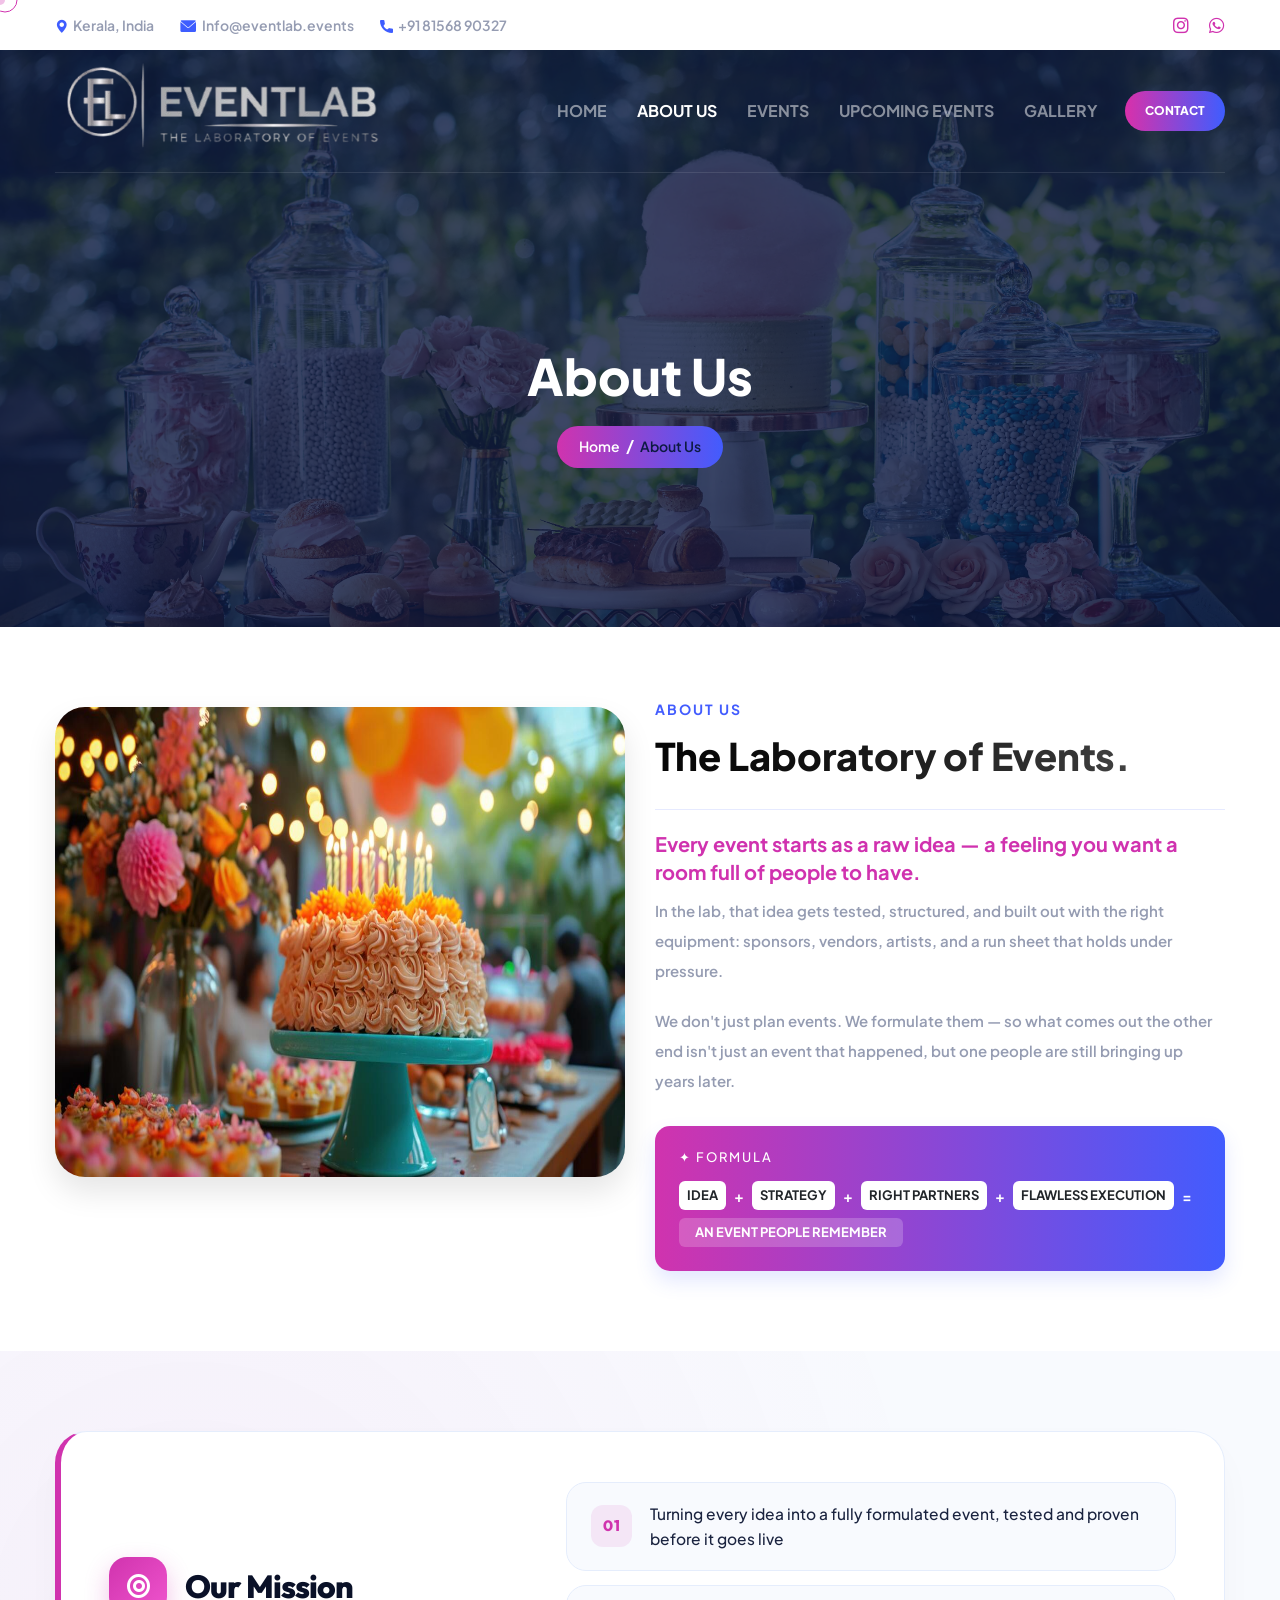
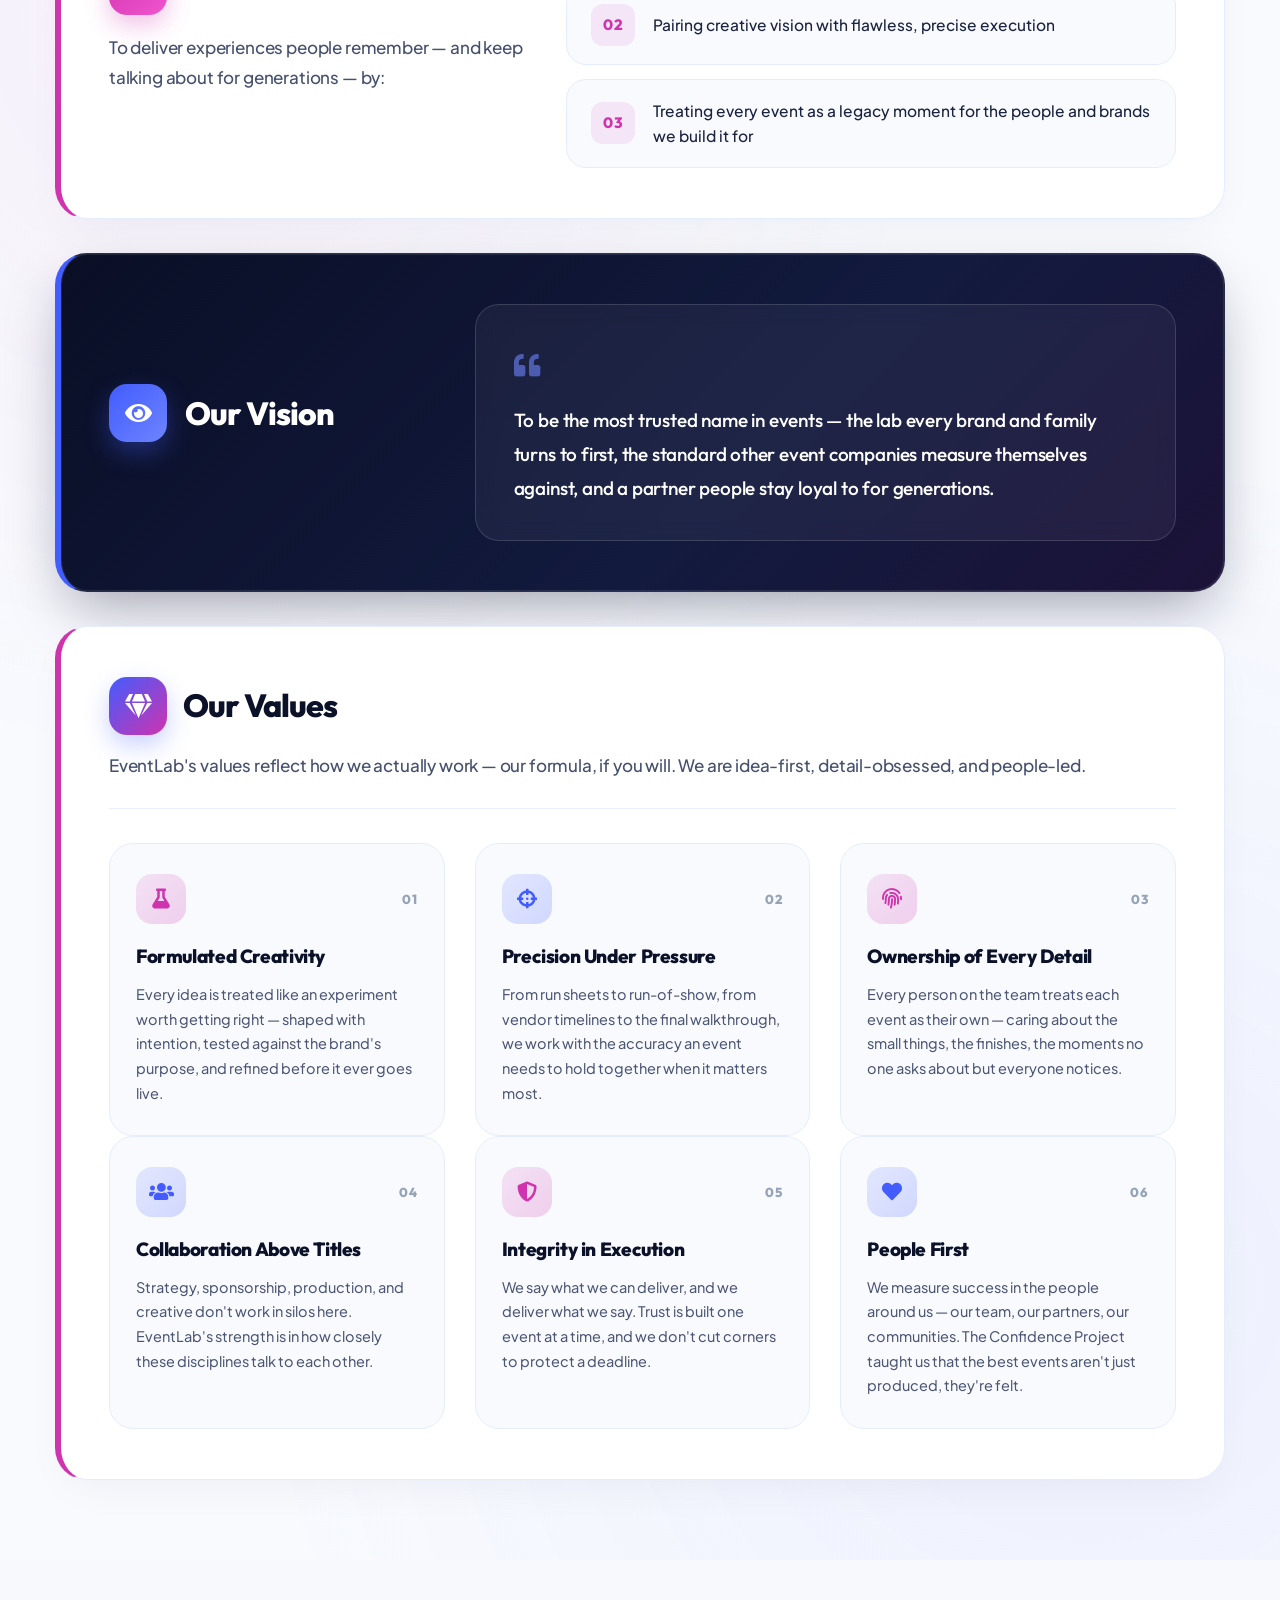
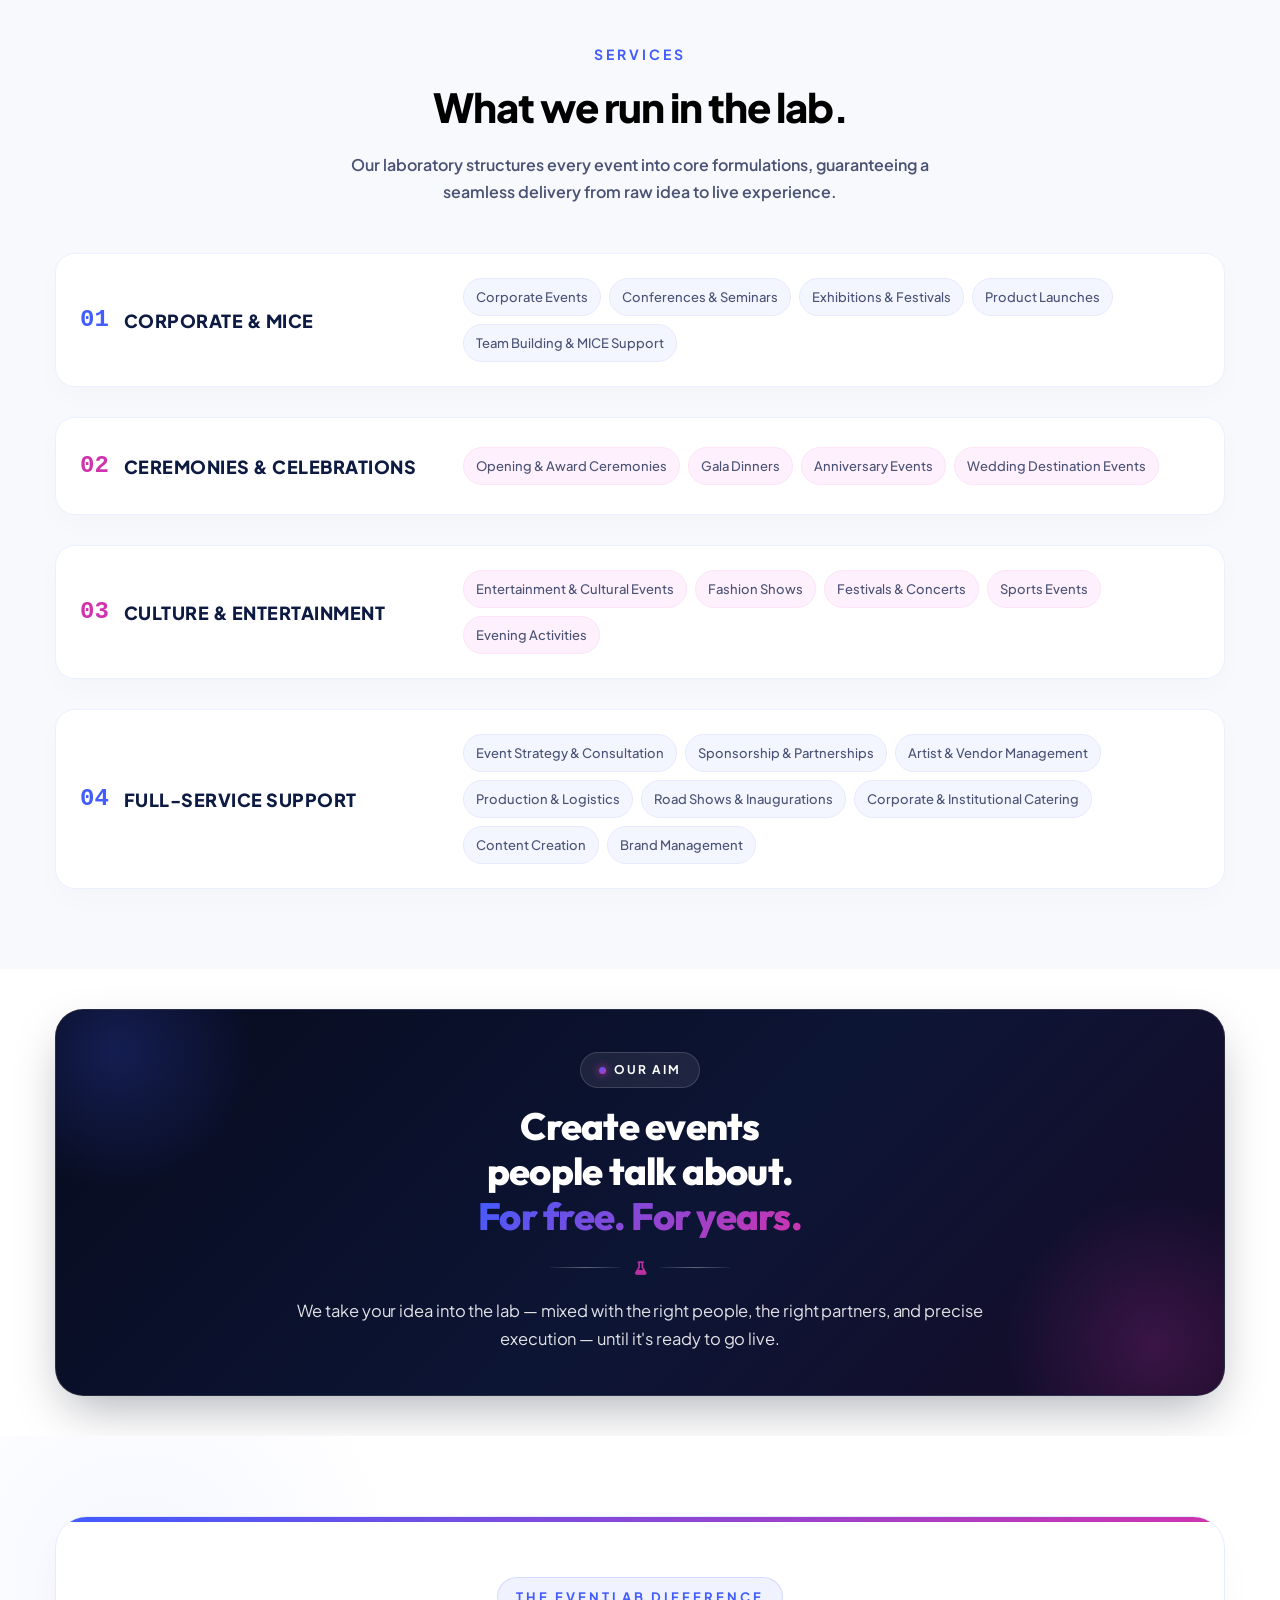
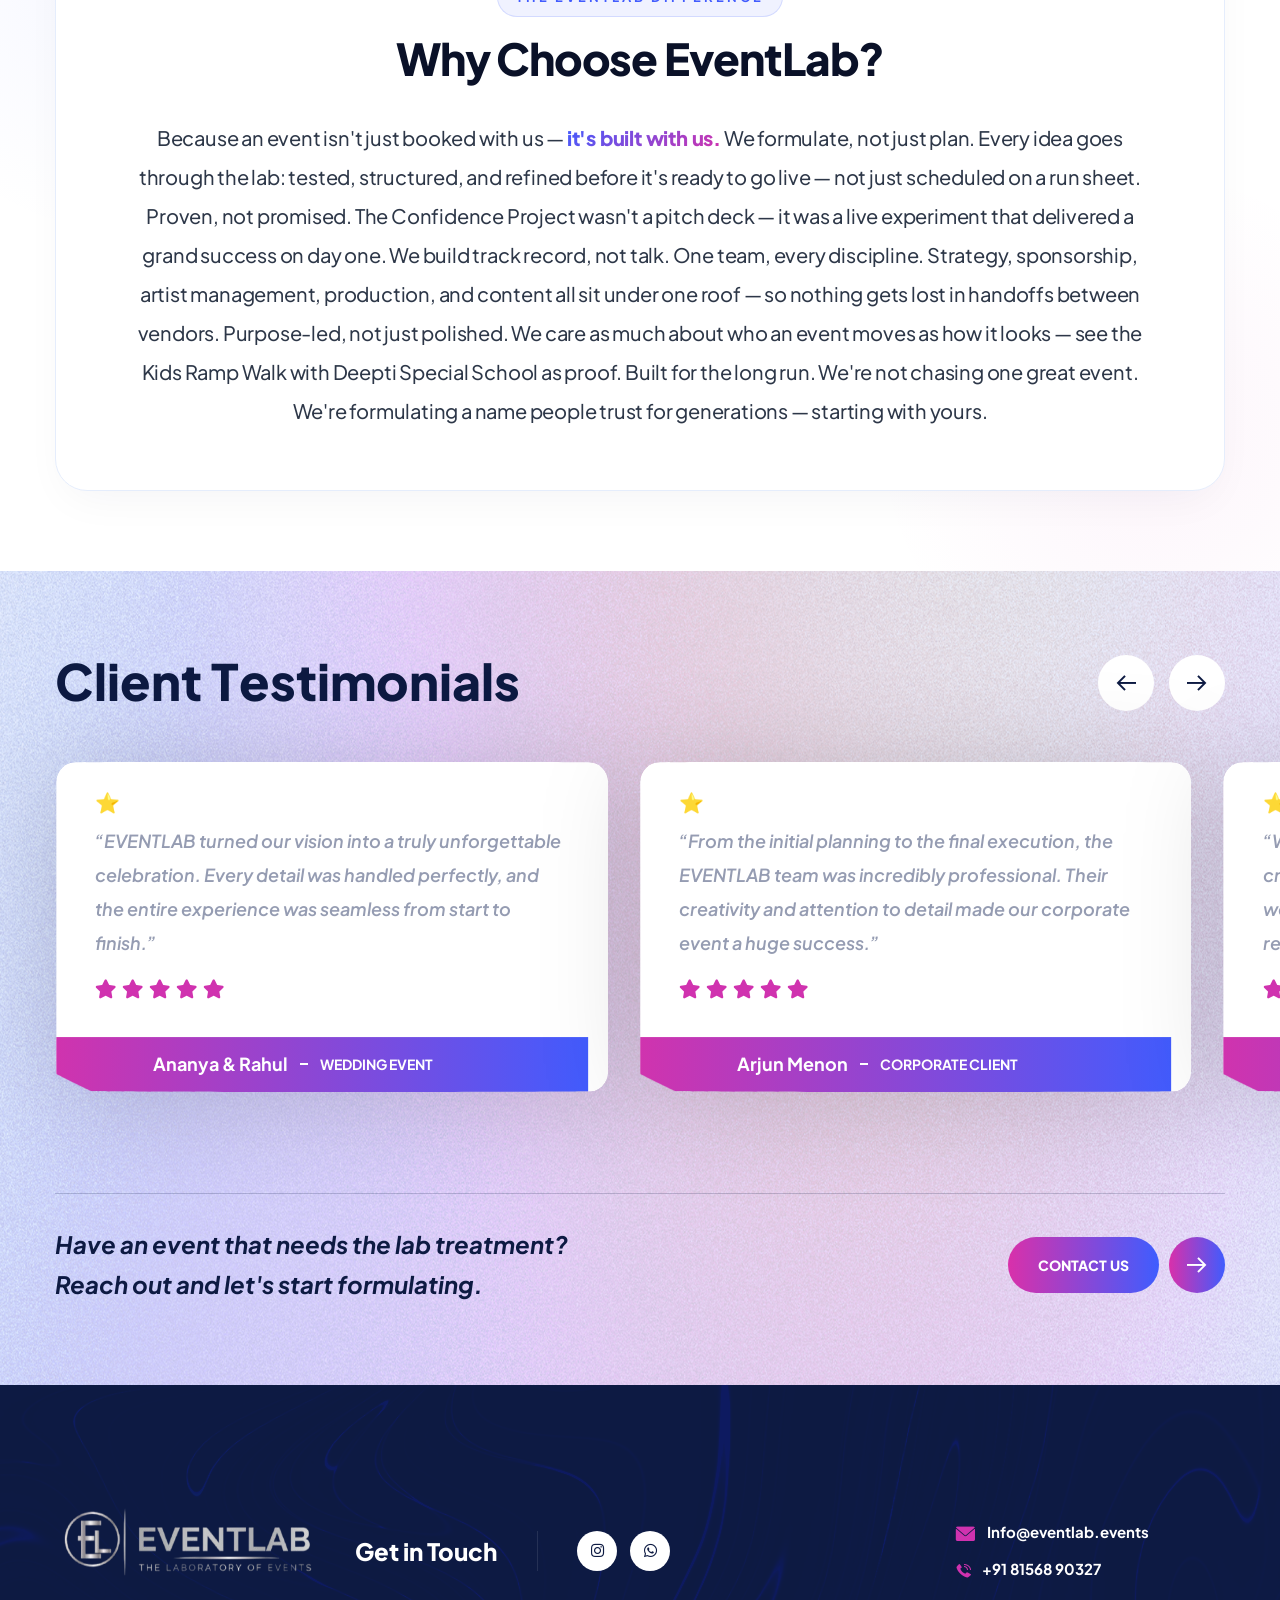
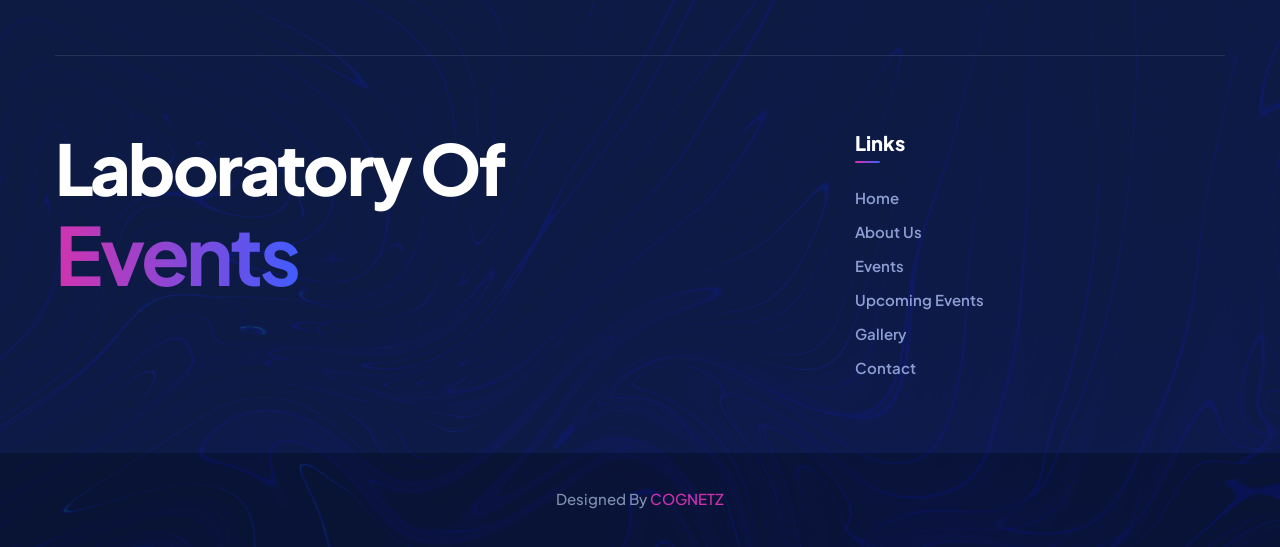
==== commit 85147098: "sixth commit" ====
--- a/about.html
+++ b/about.html
@@ -298,6 +298,10 @@
                         <a href="https://www.instagram.com/eventlab.kerala/" target="_blank">
                             <i class="fab fa-instagram" aria-hidden="true" style="font-size: 18px;"></i>
                             <span class="sr-only">Instagram</span>
+                        </a>
+                        <a href="https://wa.me/918156890327" target="_blank">
+                            <i class="fab fa-whatsapp" aria-hidden="true" style="font-size: 18px;"></i>
+                            <span class="sr-only">WhatsApp</span>
                         </a>
                     </div><!-- /.topbar__social -->
                 </div><!-- /.topbar__inner -->
@@ -925,6 +929,12 @@
                                          <span class="social-links__icon">
                                              <i class="fab fa-instagram" aria-hidden="true"></i>
                                              <span class="sr-only">Instagram</span>
+                                         </span>
+                                     </a>
+                                     <a href="https://wa.me/918156890327" target="_blank">
+                                         <span class="social-links__icon">
+                                             <i class="fab fa-whatsapp" aria-hidden="true"></i>
+                                             <span class="sr-only">WhatsApp</span>
                                          </span>
                                      </a>
                                  </div><!-- /.social-links -->
@@ -1014,6 +1024,12 @@
                         <span class="sr-only">Instagram</span>
                     </span>
                 </a>
+                <a href="https://wa.me/918156890327" target="_blank">
+                    <span class="social-links__icon">
+                        <i class="fab fa-whatsapp" aria-hidden="true"></i>
+                        <span class="sr-only">WhatsApp</span>
+                    </span>
+                </a>
             </div><!-- /.social-links -->
         </div><!-- /.mobile-nav__content -->
     </div><!-- /.mobile-nav__wrapper -->
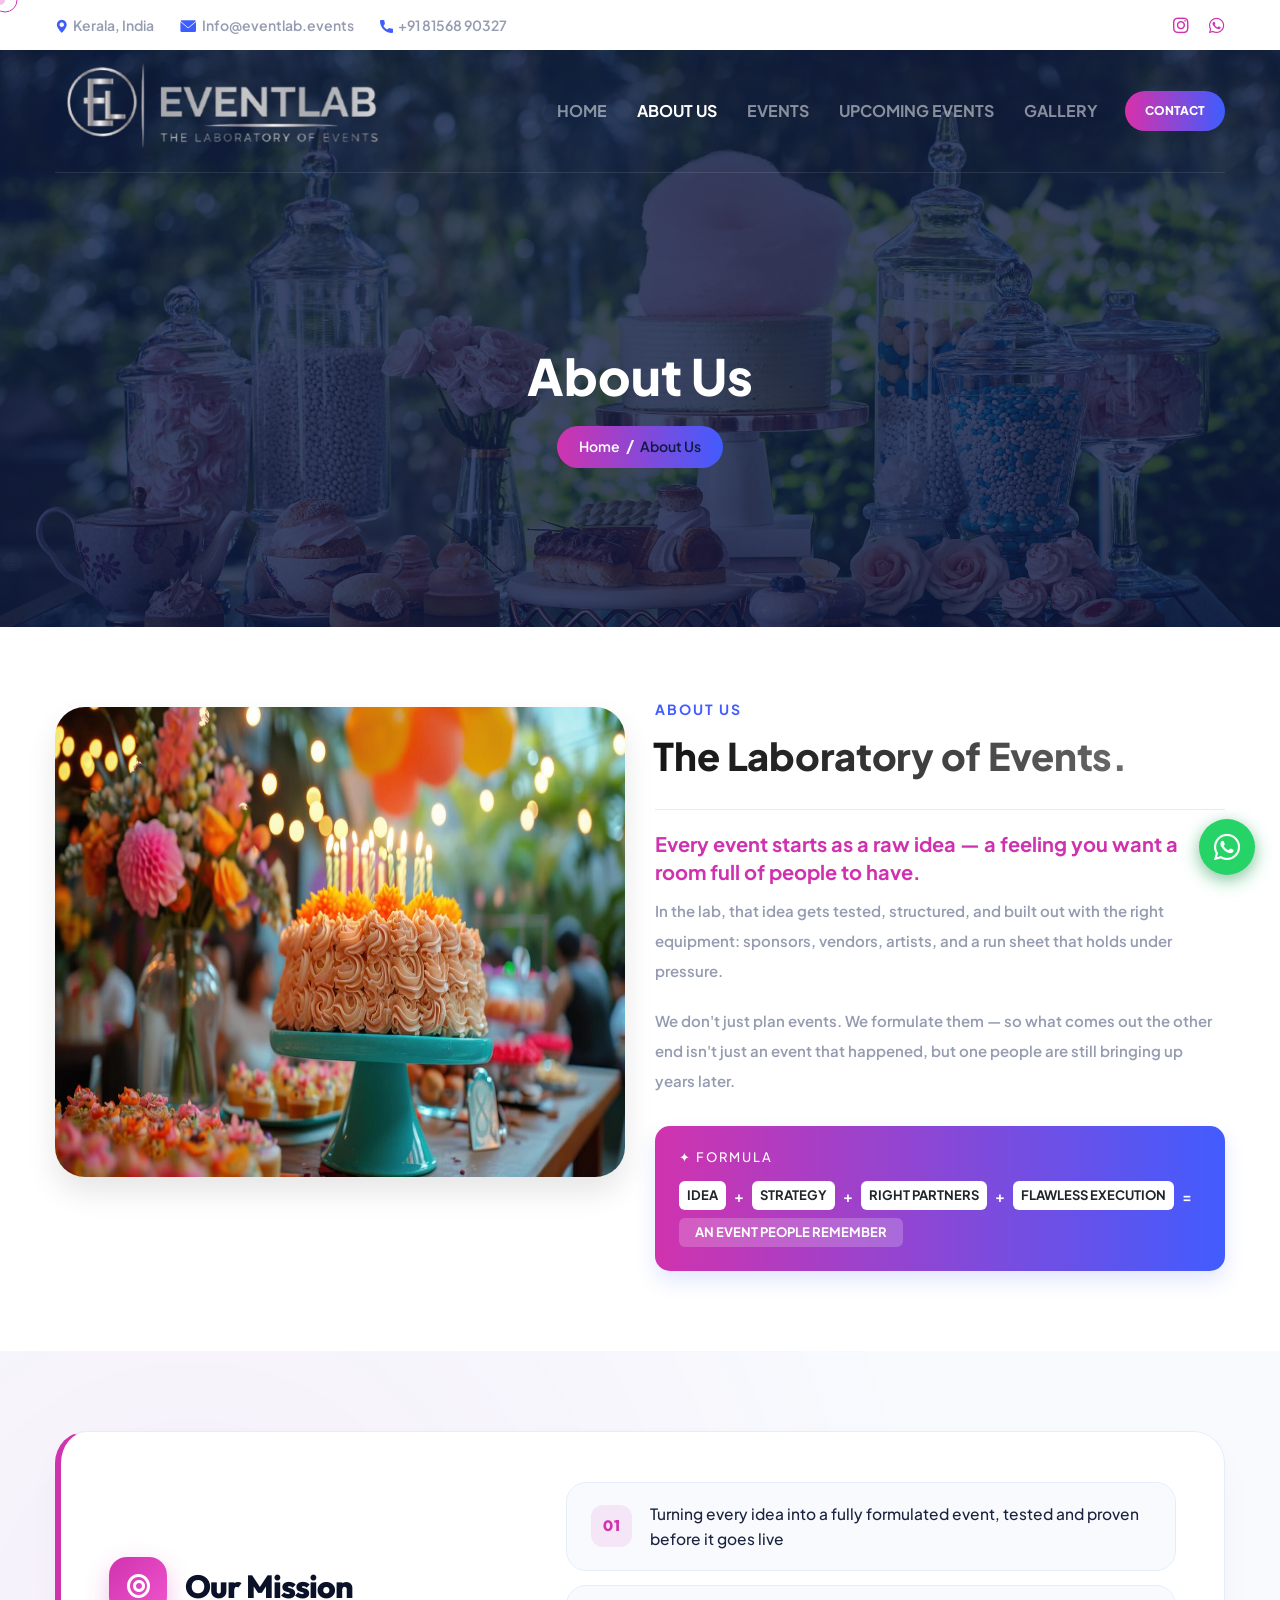
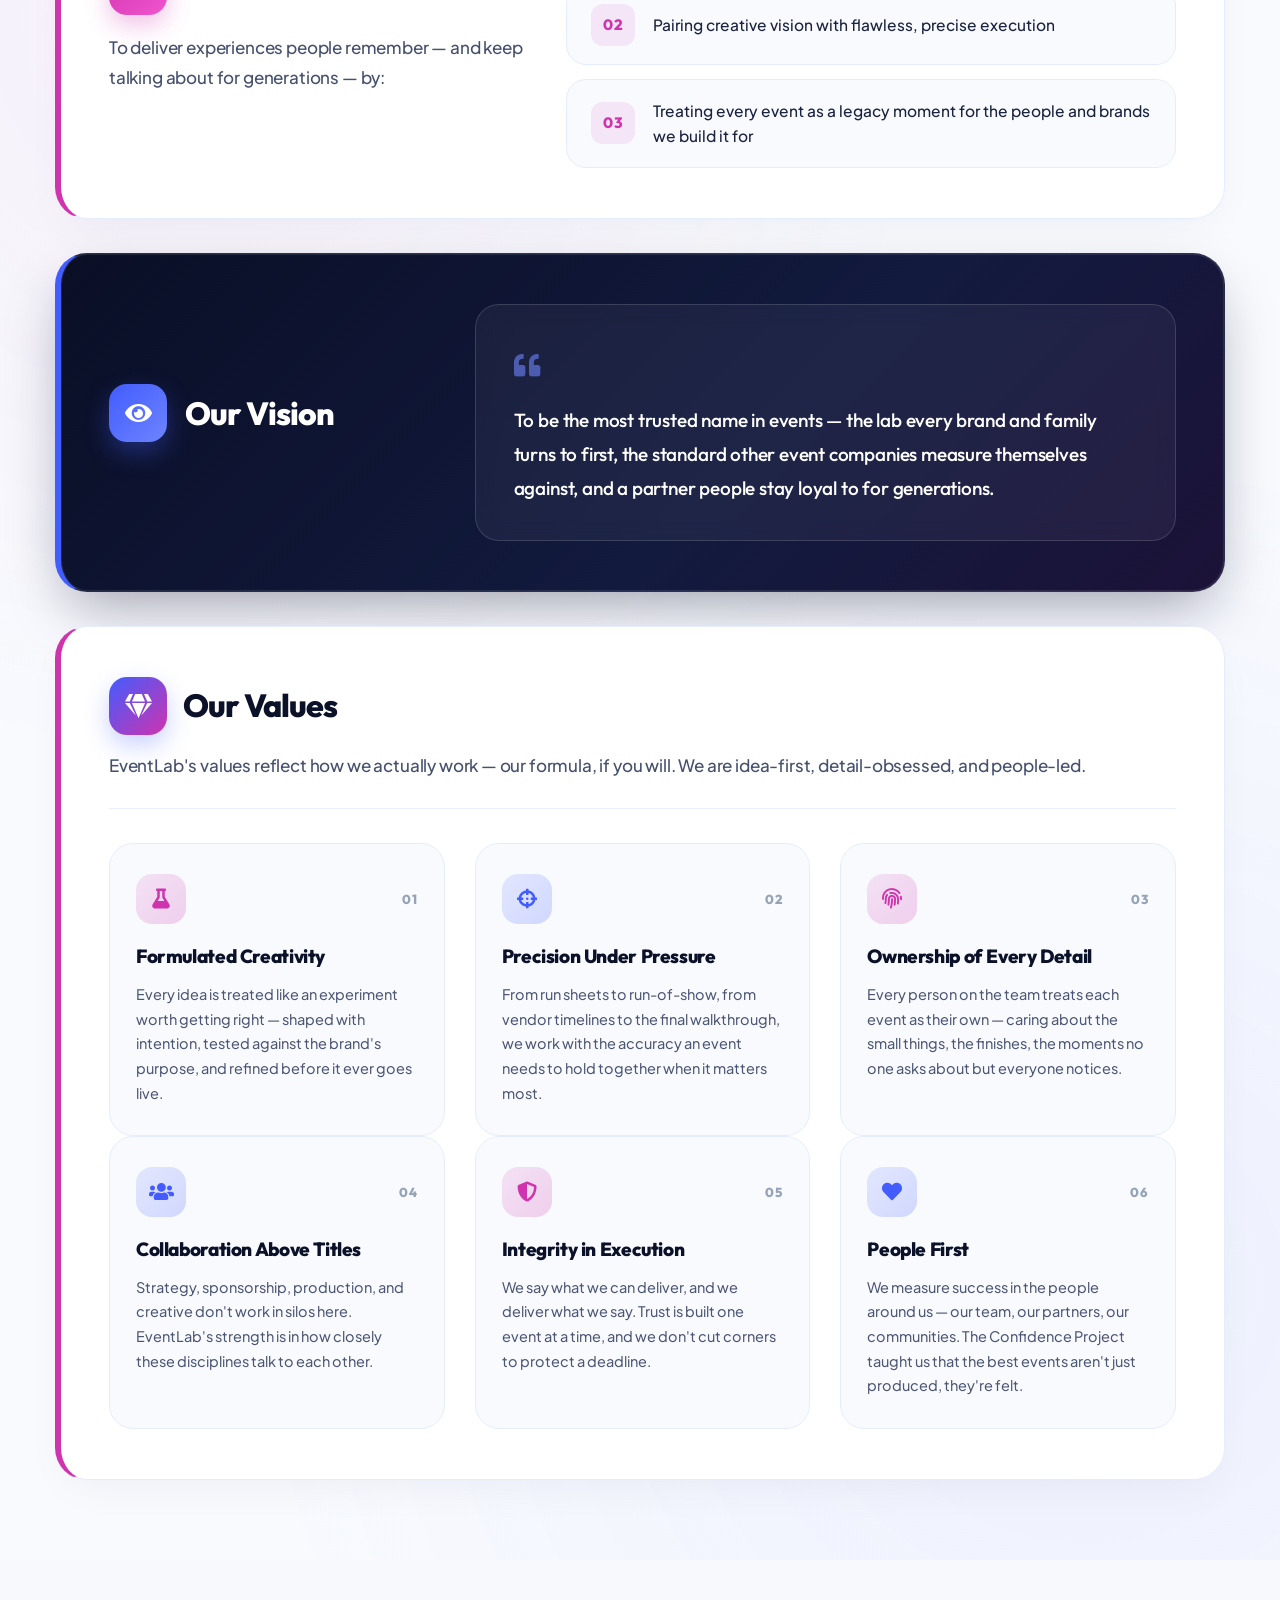
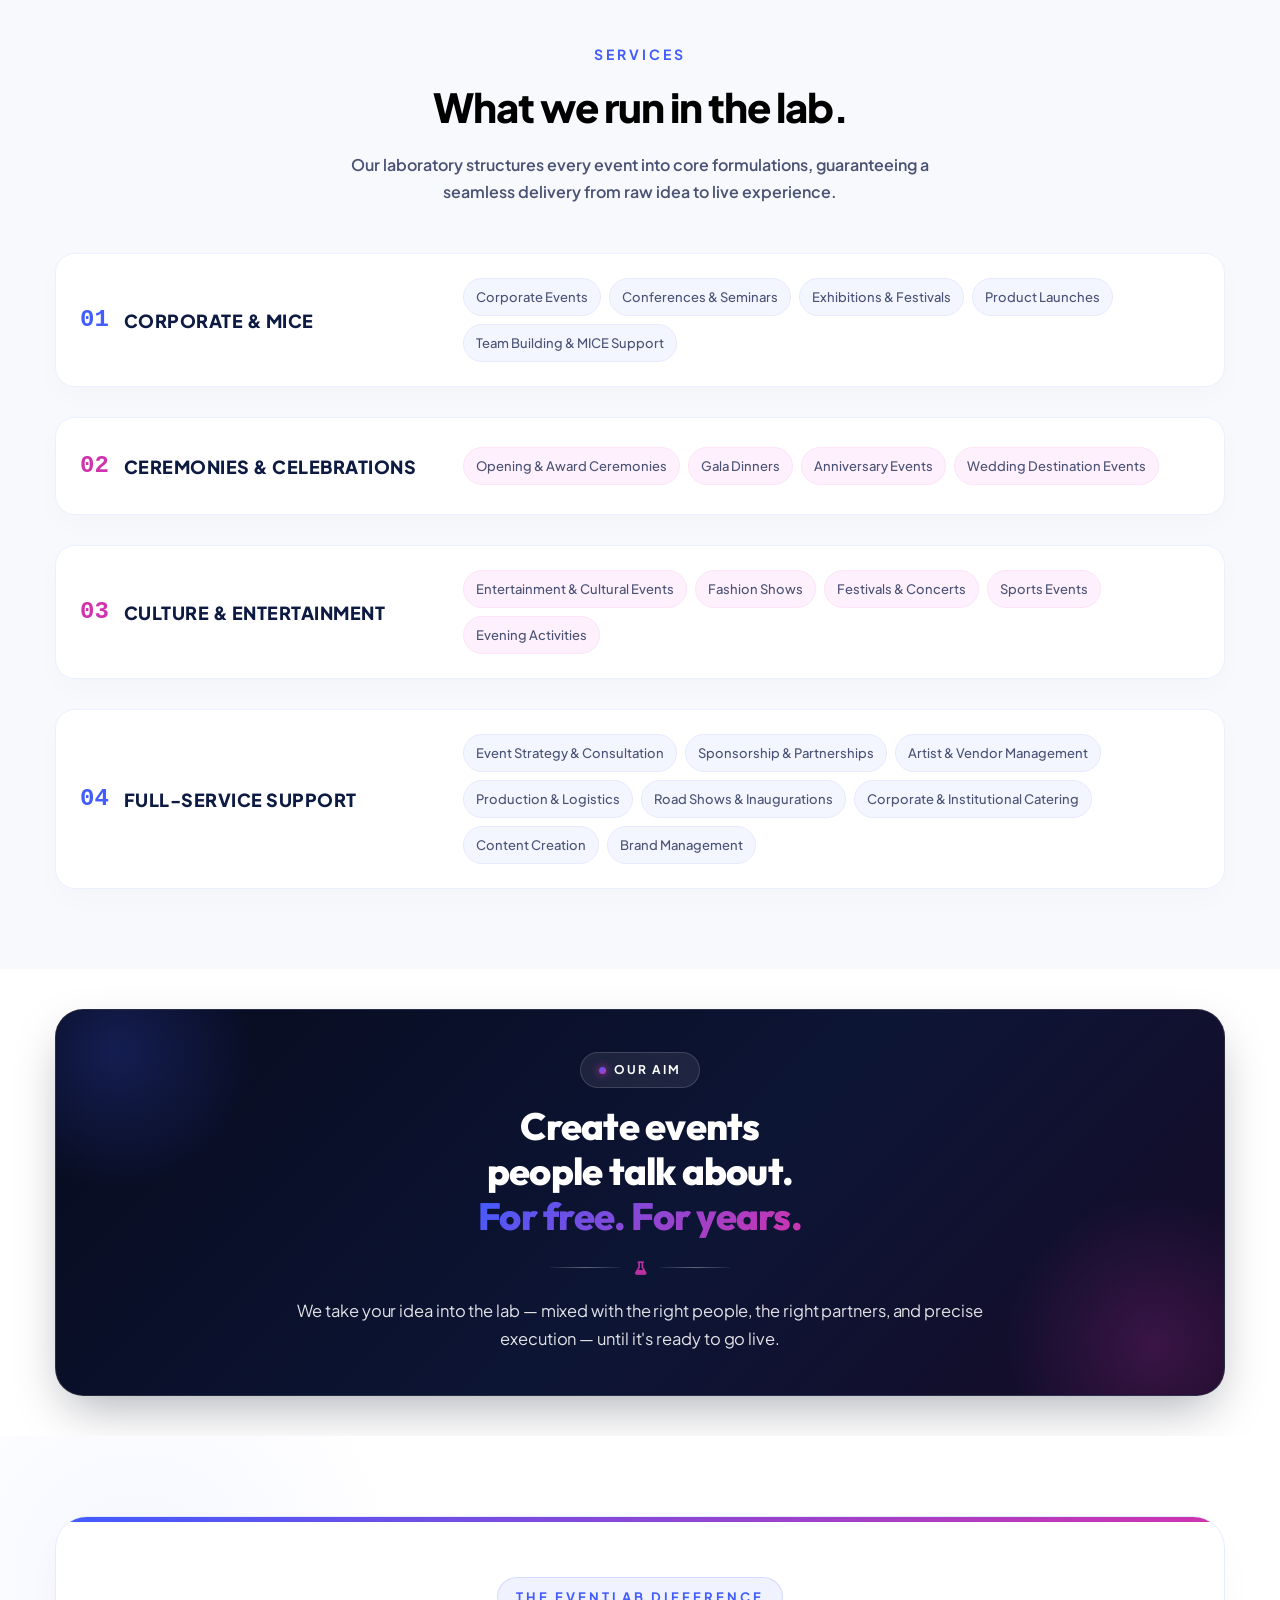
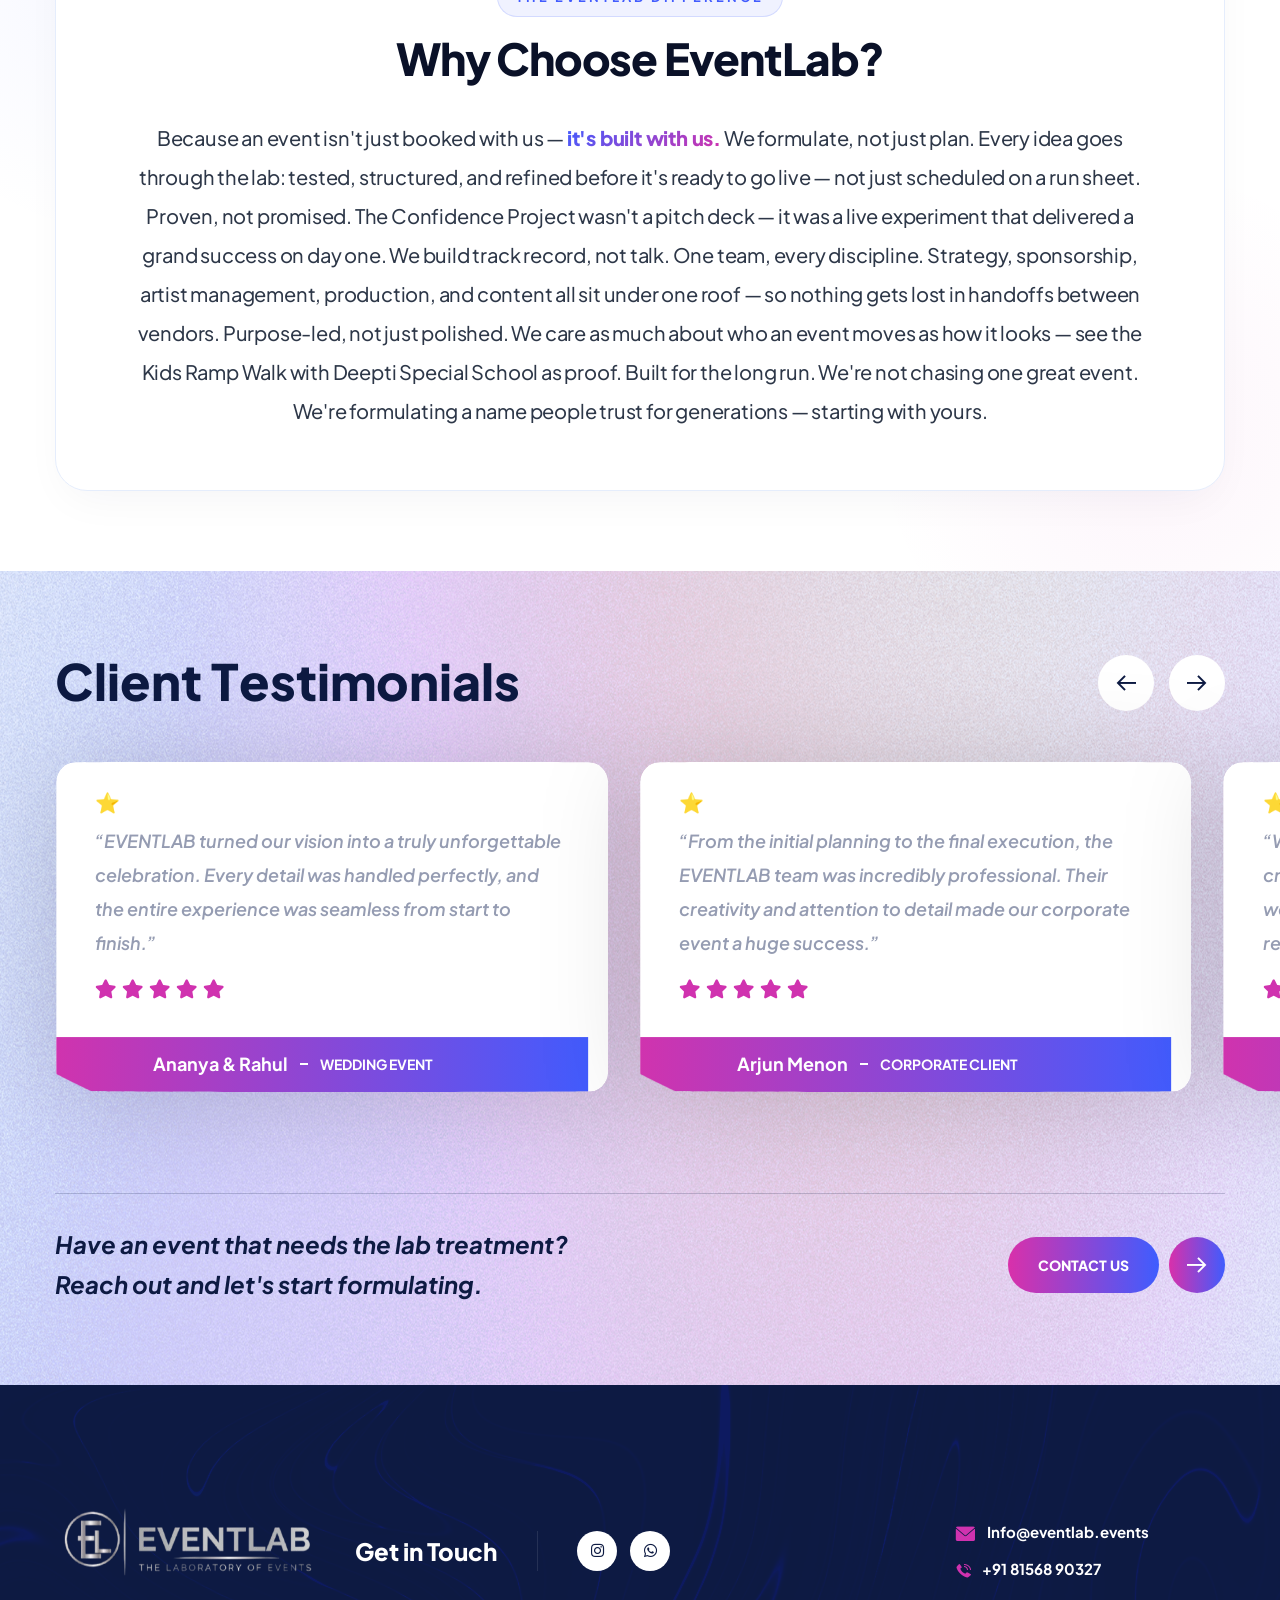
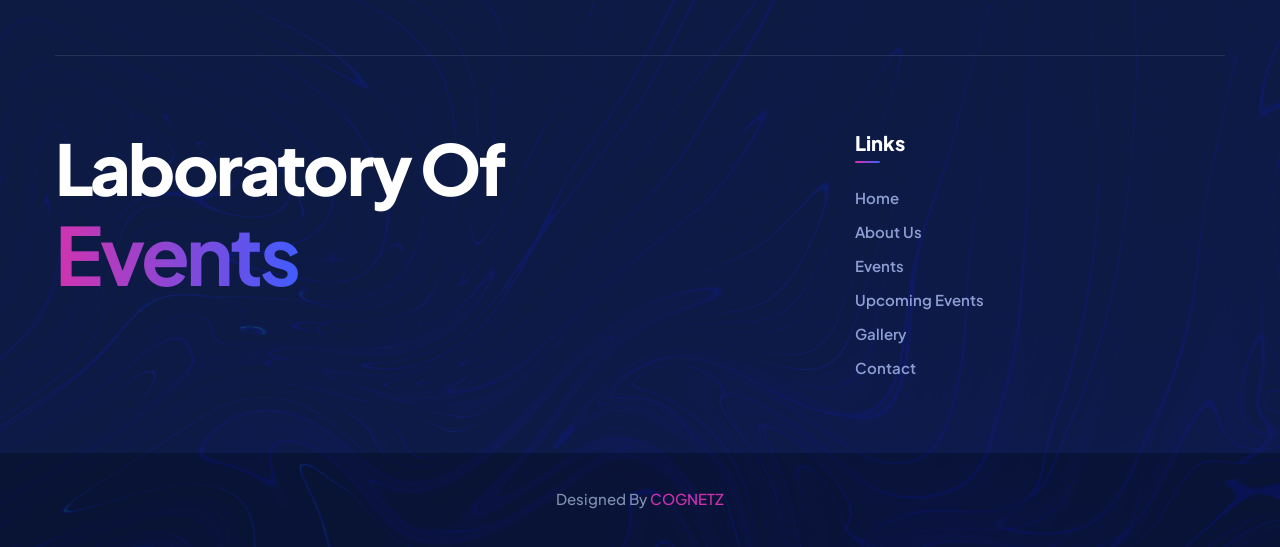
==== commit 11d0a4ae: "seventh commit" ====
--- a/about.html
+++ b/about.html
@@ -30,7 +30,7 @@
     <link rel="stylesheet" href="assets/vendors/owl-carousel/css/owl.theme.default.min.css" />
 
     <!-- template styles -->
-    <link rel="stylesheet" href="assets/css/aigence.css" />
+    <link rel="stylesheet" href="assets/css/aigence.css?v=2" />
     <style>
         /* Uniform section padding for About page */
         .about-four.section-space,
@@ -1050,6 +1050,11 @@
         <span class="scroll-to-top__wrapper"><span class="scroll-to-top__inner"></span></span>
     </a>
 
+    <!-- WhatsApp Floating Button -->
+    <a href="https://wa.me/918156890327" target="_blank" rel="noopener noreferrer" class="whatsapp-btn-fixed" aria-label="Chat on WhatsApp">
+        <i class="fab fa-whatsapp"></i>
+    </a>
+
 
     <script src="assets/vendors/jquery/jquery-3.7.1.min.js"></script>
     <script src="assets/vendors/bootstrap/js/bootstrap.bundle.min.js"></script>
--- a/assets/css/aigence.css
+++ b/assets/css/aigence.css
@@ -1279,7 +1279,7 @@
   height: 35px;
   background: transparent;
   position: fixed;
-  bottom: 60px;
+  bottom: 165px;
   right: -12px;
   z-index: 99;
   text-align: center;
@@ -1316,7 +1316,7 @@
 .scroll-to-top.show {
   opacity: 1;
   visibility: visible;
-  bottom: 70px;
+  bottom: 180px;
 }
 
 /* preloader */
@@ -15895,4 +15895,51 @@
   }
 }
 
+/* WhatsApp floating button on right side */
+.whatsapp-btn-fixed {
+  position: fixed;
+  bottom: 25px;
+  right: 25px;
+  width: 56px;
+  height: 56px;
+  background-color: #25d366;
+  color: #ffffff !important;
+  border-radius: 50%;
+  display: flex;
+  align-items: center;
+  justify-content: center;
+  font-size: 30px;
+  box-shadow: 0 4px 14px rgba(0, 0, 0, 0.18), 0 6px 20px rgba(37, 211, 102, 0.4);
+  z-index: 9999;
+  text-decoration: none;
+  transition: all 0.3s cubic-bezier(0.25, 0.8, 0.25, 1);
+}
+
+.whatsapp-btn-fixed:hover {
+  background-color: #20ba5a;
+  color: #ffffff !important;
+  transform: scale(1.1);
+  box-shadow: 0 6px 20px rgba(0, 0, 0, 0.22), 0 8px 25px rgba(37, 211, 102, 0.55);
+}
+
+.whatsapp-btn-fixed:active {
+  transform: scale(0.95);
+}
+
+@media (max-width: 767px) {
+  .scroll-to-top {
+    bottom: 155px;
+  }
+  .scroll-to-top.show {
+    bottom: 170px;
+  }
+  .whatsapp-btn-fixed {
+    bottom: 20px;
+    right: 20px;
+    width: 50px;
+    height: 50px;
+    font-size: 26px;
+  }
+}
+
 /*# sourceMappingURL=aigence.css.map */
